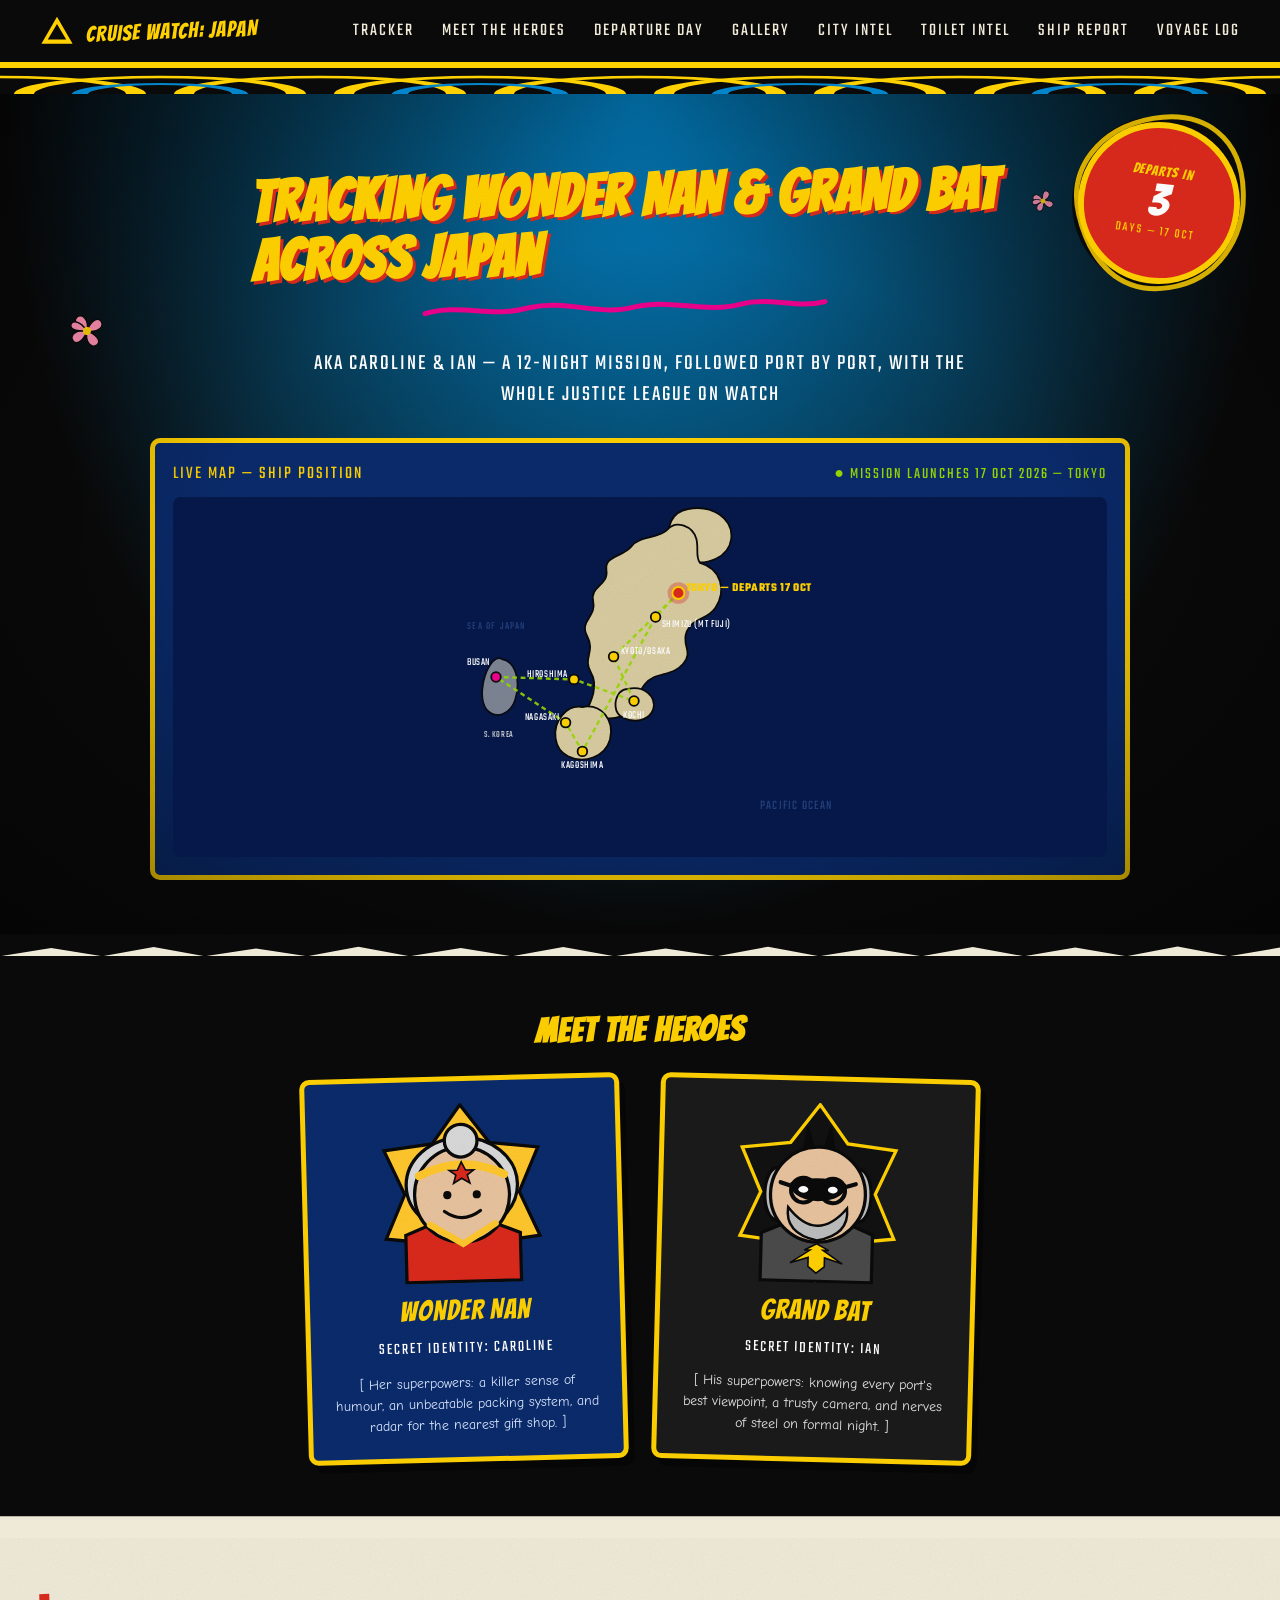
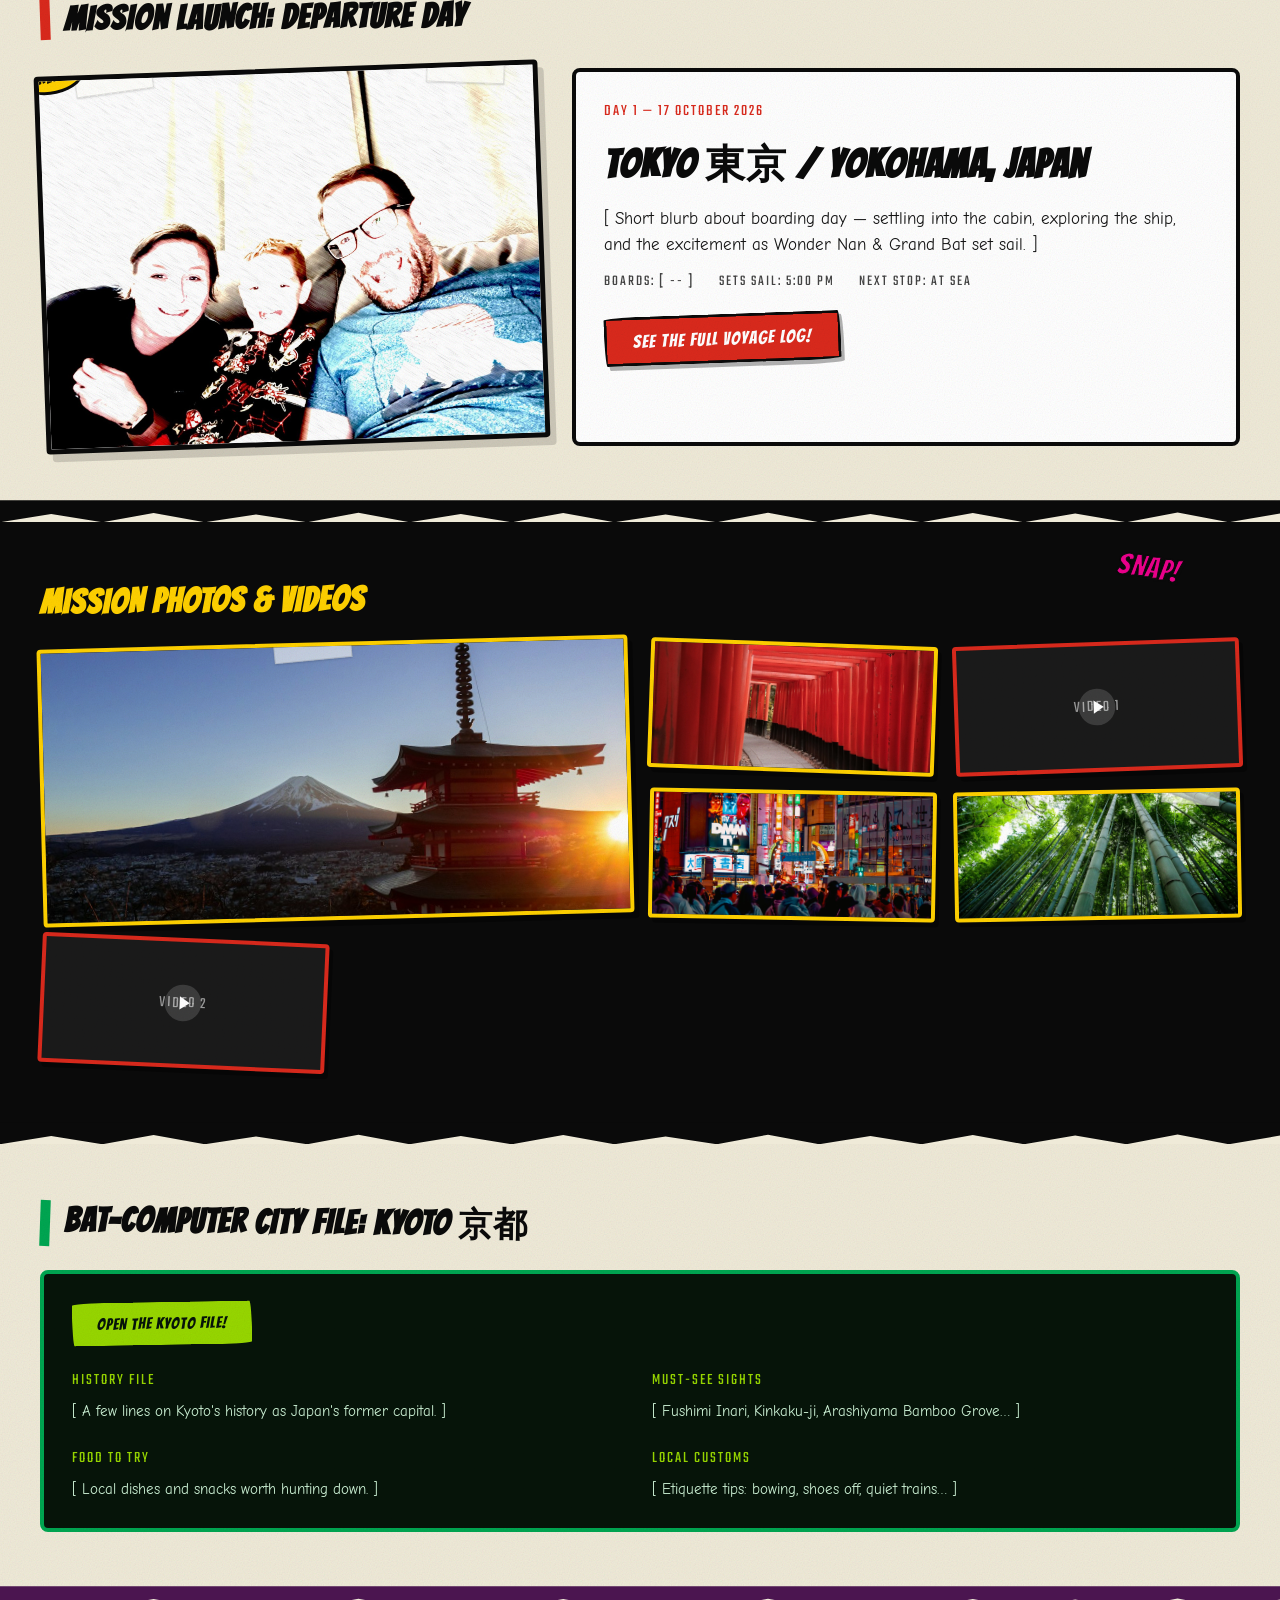
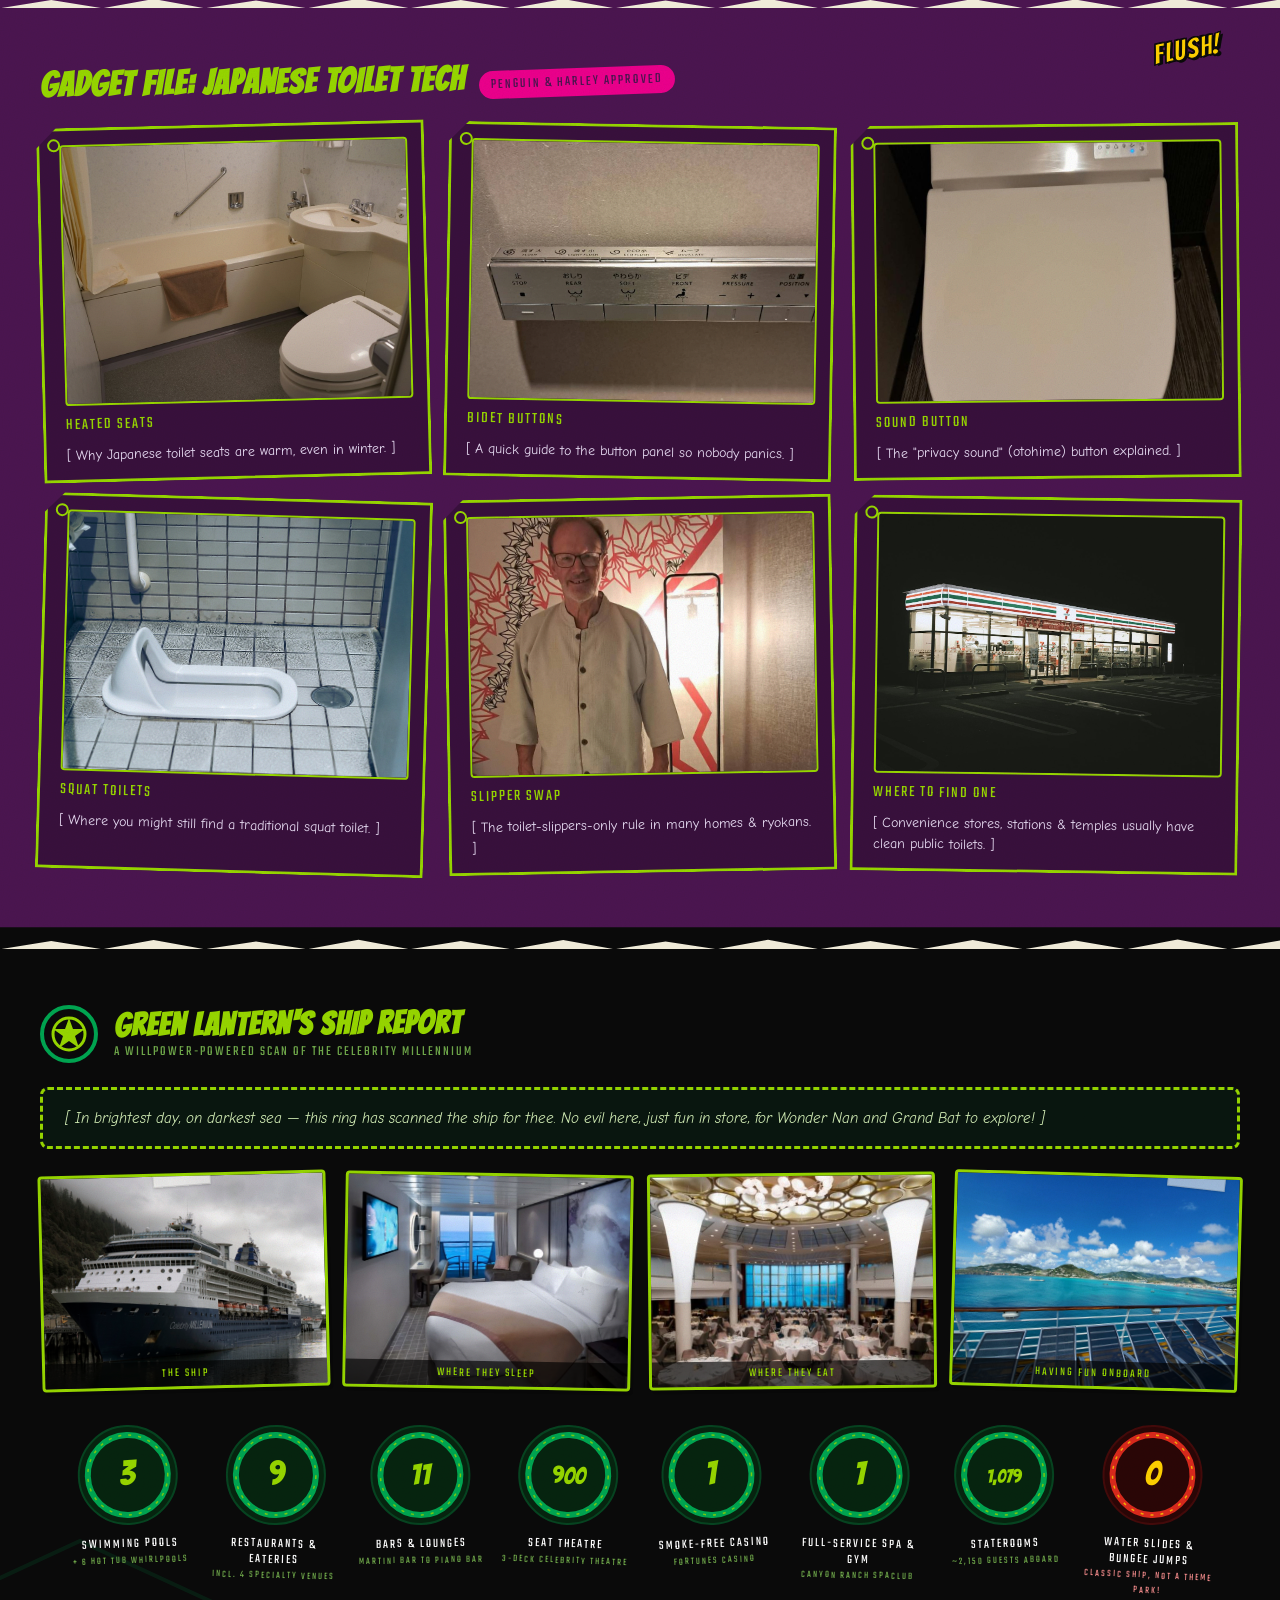
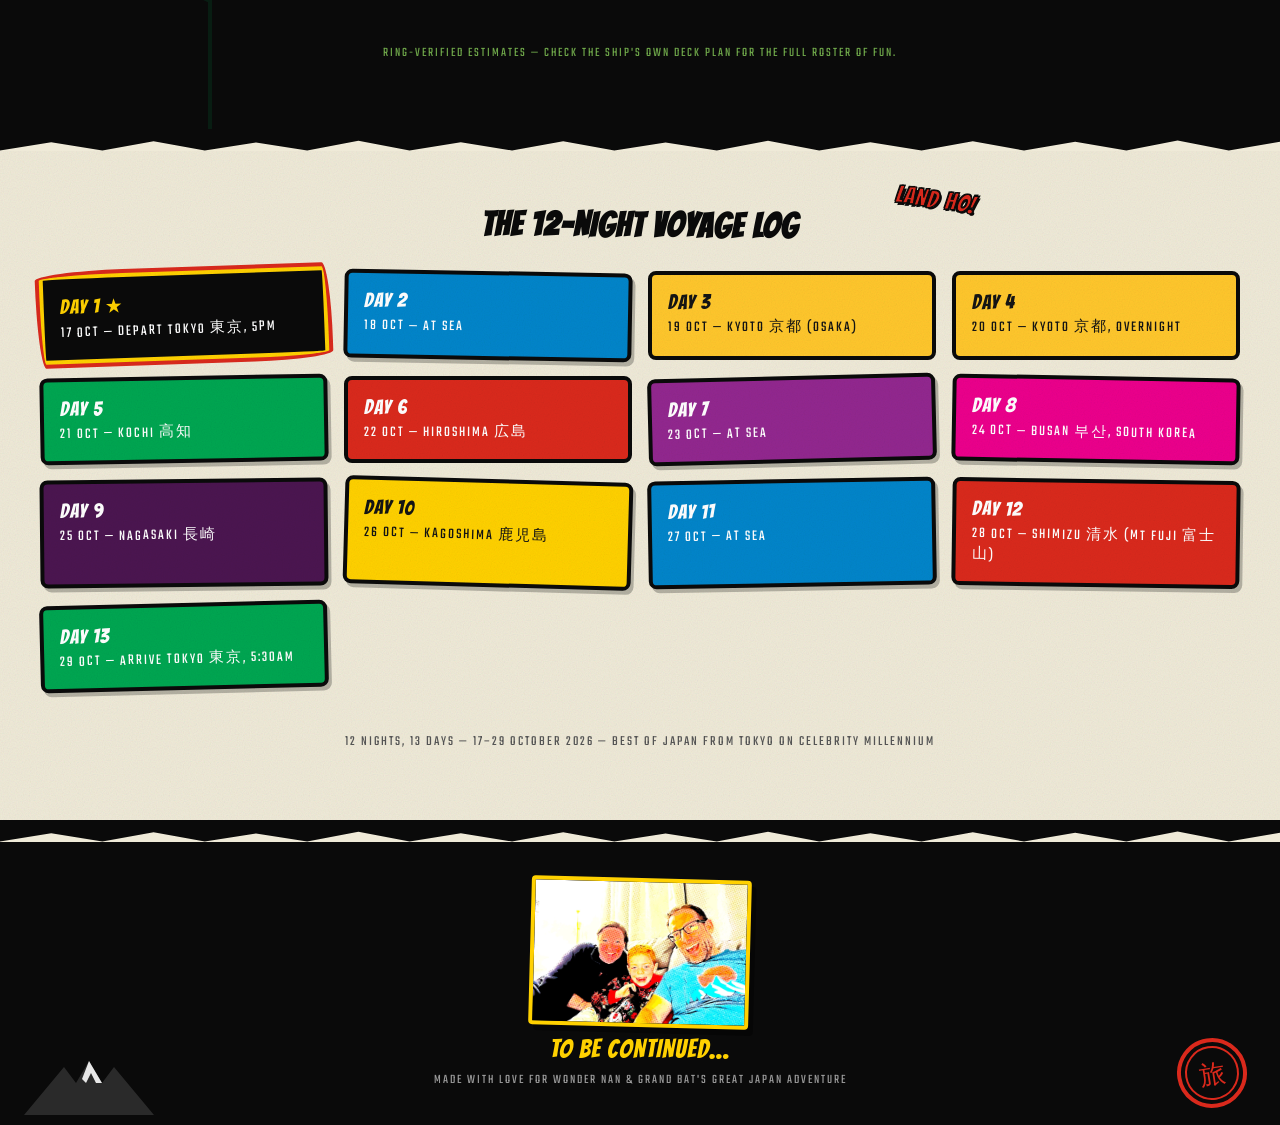
==== index.html @ 0f392a33 "Use the brighter DC blue (#0285CA) consistently across the site Co-Authored-By: Claude Sonnet 5 <nor" ====
<!doctype html>
<html lang="en">
<head>
<meta charset="utf-8">
<meta name="viewport" content="width=device-width, initial-scale=1">
<title>Nanny &amp; Grandad's Japan Cruise Tracker</title>
<link rel="preconnect" href="https://fonts.googleapis.com">
<link href="https://fonts.googleapis.com/css2?family=Bangers&family=Comic+Neue:wght@400;700&family=Teko:wght@500;600&display=swap" rel="stylesheet">
<link rel="stylesheet" href="css/style.css">
</head>
<body>

<div style="width: 100%; max-width: 1440px; margin: 0 auto; display: flex; flex-direction: column;">

  <!-- NAV -->
  <nav style="box-sizing: border-box; width: 100%; background: #0A0A0A; border-bottom: 6px solid #FFD100; display: flex; flex-wrap: wrap; align-items: center; justify-content: space-between; gap: 16px; padding: 14px 40px;">
    <a href="#top" style="display: flex; align-items: center; gap: 12px;">
      <svg width="34" height="34" viewBox="0 0 24 24" aria-hidden="true"><path fill="#FFD100" d="M12 2 1 21h22L12 2zm0 5 6.5 11h-13L12 7z"/></svg>
      <span class="comic-h" style="font-size: 22px; color: #FFD100; display: inline-block; transform: rotate(-2deg);">CRUISE WATCH: JAPAN</span>
    </a>
    <div style="display: flex; gap: 28px; flex-wrap: wrap;">
      <a class="teko" href="#tracker" style="color: #EFEAD8; font-size: 18px;">Tracker</a>
      <a class="teko" href="#heroes" style="color: #EFEAD8; font-size: 18px;">Meet the Heroes</a>
      <a class="teko" href="#port" style="color: #EFEAD8; font-size: 18px;">Departure Day</a>
      <a class="teko" href="#gallery" style="color: #EFEAD8; font-size: 18px;">Gallery</a>
      <a class="teko" href="#intel" style="color: #EFEAD8; font-size: 18px;">City Intel</a>
      <a class="teko" href="#toilets" style="color: #EFEAD8; font-size: 18px;">Toilet Intel</a>
      <a class="teko" href="#ship" style="color: #EFEAD8; font-size: 18px;">Ship Report</a>
      <a class="teko" href="#voyage" style="color: #EFEAD8; font-size: 18px;">Voyage Log</a>
    </div>
  </nav>

  <!-- SEIGAIHA WAVE BORDER -->
  <div style="width: 100%; background: #0A0A0A; line-height: 0;" aria-hidden="true">
    <svg width="100%" height="26" viewBox="0 0 160 26" preserveAspectRatio="none">
      <defs>
        <pattern id="seigaiha" width="40" height="26" patternUnits="userSpaceOnUse">
          <circle cx="20" cy="26" r="17" fill="none" stroke="#FFD100" stroke-width="2.5"/>
          <circle cx="0" cy="26" r="17" fill="none" stroke="#FFD100" stroke-width="2.5"/>
          <circle cx="40" cy="26" r="17" fill="none" stroke="#FFD100" stroke-width="2.5"/>
          <circle cx="20" cy="26" r="10" fill="none" stroke="#0285CA" stroke-width="2"/>
        </pattern>
      </defs>
      <rect width="100%" height="26" fill="url(#seigaiha)"/>
    </svg>
  </div>

  <!-- HERO / TRACKER -->
  <section id="top" style="position: relative; box-sizing: border-box; width: 100%; background: radial-gradient(ellipse at top, #0285CA 0%, #0A0A0A 70%); padding: 72px 40px 56px; display: flex; flex-direction: column; align-items: center; gap: 28px; overflow: hidden;" class="halftone-dark grain vignette">

    <div style="position: absolute; top: 28px; right: 40px; width: 150px; height: 150px; border-radius: 50%; background: #DA291C; border: 6px solid #FFD100; display: flex; align-items: center; justify-content: center; flex-direction: column; transform: rotate(8deg); box-shadow: 0 0 0 6px #0A0A0A;">
      <span class="comic-h" style="color: #FFD100; font-size: 14px; line-height: 1;">DEPARTS IN</span>
      <span class="comic-h" style="color: #fff; font-size: 44px; line-height: 1;">3</span>
      <span class="teko" style="color: #FFD100; font-size: 13px;">DAYS — 17 OCT</span>
    </div>
    <svg width="190" height="190" viewBox="0 0 190 190" aria-hidden="true" style="position: absolute; top: 14px; right: 24px; transform: rotate(-6deg); pointer-events: none;">
      <path d="M12,98 C6,52 40,14 96,10 C150,7 182,40 178,92 C175,138 144,178 94,180 C44,182 18,146 12,98 Z" fill="none" stroke="#FFD100" stroke-width="5" stroke-linecap="round" opacity="0.85"/>
    </svg>

    <h1 class="comic-h" style="margin: 0 0 0 -18px; text-align: left; font-size: 58px; line-height: 1.02; color: #FFD100; text-shadow: 3px 3px 0 #DA291C; max-width: 760px; transform: rotate(-1deg);">TRACKING WONDER NAN &amp; GRAND BAT ACROSS JAPAN</h1>
    <svg width="420" height="24" viewBox="0 0 420 24" aria-hidden="true" style="margin: -16px 0 0 -18px; transform: rotate(-1deg);">
      <path d="M4,14 C40,4 70,20 108,10 C146,2 178,20 214,11 C250,3 284,19 320,10 C350,3 376,16 404,9" fill="none" stroke="#EC008C" stroke-width="5" stroke-linecap="round"/>
    </svg>
    <p class="teko" style="margin: 0; color: #fff; font-size: 22px; text-align: center; max-width: 680px;">AKA CAROLINE &amp; IAN — A 12-NIGHT MISSION, FOLLOWED PORT BY PORT, WITH THE WHOLE JUSTICE LEAGUE ON WATCH</p>

    <svg width="54" height="54" viewBox="0 0 54 54" aria-hidden="true" style="position: absolute; top: 210px; left: 60px; transform: rotate(12deg); opacity: 0.9;">
      <g fill="#FF8FB1" stroke="#0A0A0A" stroke-width="1.5">
        <path d="M27,27 C27,15 18,10 14,16 C11,21 18,26 27,27 Z"/>
        <path d="M27,27 C39,27 44,18 38,14 C33,11 28,18 27,27 Z"/>
        <path d="M27,27 C27,39 36,44 40,38 C43,33 36,28 27,27 Z"/>
        <path d="M27,27 C15,27 10,36 16,40 C21,43 26,36 27,27 Z"/>
        <path d="M27,27 C18,18 9,19 10,25 C11,30 19,29 27,27 Z"/>
      </g>
      <circle cx="27" cy="27" r="4" fill="#FFD100"/>
    </svg>
    <svg width="34" height="34" viewBox="0 0 54 54" aria-hidden="true" style="position: absolute; top: 90px; right: 220px; transform: rotate(-20deg); opacity: 0.8;">
      <g fill="#FF8FB1" stroke="#0A0A0A" stroke-width="1.5">
        <path d="M27,27 C27,15 18,10 14,16 C11,21 18,26 27,27 Z"/>
        <path d="M27,27 C39,27 44,18 38,14 C33,11 28,18 27,27 Z"/>
        <path d="M27,27 C27,39 36,44 40,38 C43,33 36,28 27,27 Z"/>
        <path d="M27,27 C15,27 10,36 16,40 C21,43 26,36 27,27 Z"/>
        <path d="M27,27 C18,18 9,19 10,25 C11,30 19,29 27,27 Z"/>
      </g>
      <circle cx="27" cy="27" r="4" fill="#FFD100"/>
    </svg>

    <div id="tracker" style="box-sizing: border-box; width: 100%; max-width: 980px; border: 5px solid #FFD100; border-radius: 10px; background: #0A2A6B; padding: 18px; display: flex; flex-direction: column; gap: 10px;">
      <div style="display: flex; justify-content: space-between; align-items: center; flex-wrap: wrap; gap: 10px;">
        <span class="teko" style="color: #FFD100; font-size: 18px;">LIVE MAP — SHIP POSITION</span>
        <span class="teko" style="color: #97D700; font-size: 16px;">● MISSION LAUNCHES 17 OCT 2026 — TOKYO</span>
      </div>
      <div style="box-sizing: border-box; width: 100%; height: 360px; border-radius: 8px; background: #06184A; position: relative; overflow: hidden;" class="halftone-dark">
        <svg viewBox="0 0 300 300" width="100%" height="100%" role="img" aria-label="Map of Japan showing the 2026 cruise route and ports of call" style="display: block;">
          <text x="250" y="260" fill="#2A4A8A" font-family="'Teko', sans-serif" font-size="11" letter-spacing="1" opacity="0.8">PACIFIC OCEAN</text>
          <text x="6" y="110" fill="#2A4A8A" font-family="'Teko', sans-serif" font-size="9" letter-spacing="1" opacity="0.8">SEA OF JAPAN</text>

          <!-- landmasses -->
          <path d="M190,10 C210,6 228,18 226,35 C224,50 206,58 190,53 C175,48 170,33 176,20 C179,14 184,11 190,10 Z" fill="#D8CBA0" stroke="#0A0A0A" stroke-width="1.5"/>
          <path d="M200,55 C218,60 222,78 213,92 C206,103 194,100 189,112 C184,124 195,128 186,139 C177,150 163,145 154,156 C145,167 152,172 141,180 C128,188 113,182 102,186 C109,171 116,158 109,146 C102,134 113,129 106,116 C99,103 114,100 111,87 C108,74 124,74 122,61 C120,49 136,50 143,41 C150,32 166,35 173,27 C180,19 194,24 197,35 C199,43 196,50 200,55 Z" fill="#D8CBA0" stroke="#0A0A0A" stroke-width="1.5"/>
          <path d="M140,160 C153,157 164,166 161,177 C158,186 146,189 136,184 C128,180 128,170 133,163 C135,161 137,160 140,160 Z" fill="#D8CBA0" stroke="#0A0A0A" stroke-width="1.5"/>
          <path d="M102,175 C118,172 129,186 125,202 C121,216 104,223 90,216 C78,210 76,193 85,182 C90,176 96,174 102,175 Z" fill="#D8CBA0" stroke="#0A0A0A" stroke-width="1.5"/>
          <path d="M35,135 C46,137 51,153 46,169 C42,181 30,186 22,177 C16,169 18,151 25,140 C28,135 32,133 35,135 Z" fill="#9AA0A6" stroke="#0A0A0A" stroke-width="1.5" opacity="0.8"/>
          <text x="20" y="200" fill="#C9CCD1" font-family="'Teko', sans-serif" font-size="8" letter-spacing="0.5">S. KOREA</text>

          <!-- cruise route -->
          <path d="M182,80 L128,133 L145,170 L95,152 L30,150 L88,188 L102,212 L163,100 L182,80" fill="none" stroke="#97D700" stroke-width="2" stroke-dasharray="4 3" opacity="0.9" stroke-linejoin="round"/>

          <!-- ports -->
          <circle cx="128" cy="133" r="4" fill="#FFD100" stroke="#0A0A0A" stroke-width="1.5"/>
          <text x="134" y="131" fill="#fff" font-family="'Teko', sans-serif" font-size="9" letter-spacing="0.5">KYOTO/OSAKA</text>

          <circle cx="145" cy="170" r="4" fill="#FFD100" stroke="#0A0A0A" stroke-width="1.5"/>
          <text x="145" y="184" fill="#fff" font-family="'Teko', sans-serif" font-size="9" letter-spacing="0.5" text-anchor="middle">KOCHI</text>

          <circle cx="95" cy="152" r="4" fill="#FFD100" stroke="#0A0A0A" stroke-width="1.5"/>
          <text x="90" y="150" fill="#fff" font-family="'Teko', sans-serif" font-size="9" letter-spacing="0.5" text-anchor="end">HIROSHIMA</text>

          <circle cx="30" cy="150" r="4" fill="#EC008C" stroke="#0A0A0A" stroke-width="1.5"/>
          <text x="25" y="140" fill="#fff" font-family="'Teko', sans-serif" font-size="9" letter-spacing="0.5" text-anchor="end">BUSAN</text>

          <circle cx="88" cy="188" r="4" fill="#FFD100" stroke="#0A0A0A" stroke-width="1.5"/>
          <text x="83" y="186" fill="#fff" font-family="'Teko', sans-serif" font-size="9" letter-spacing="0.5" text-anchor="end">NAGASAKI</text>

          <circle cx="102" cy="212" r="4" fill="#FFD100" stroke="#0A0A0A" stroke-width="1.5"/>
          <text x="102" y="226" fill="#fff" font-family="'Teko', sans-serif" font-size="9" letter-spacing="0.5" text-anchor="middle">KAGOSHIMA</text>

          <circle cx="163" cy="100" r="4" fill="#FFD100" stroke="#0A0A0A" stroke-width="1.5"/>
          <text x="168" y="108" fill="#fff" font-family="'Teko', sans-serif" font-size="9" letter-spacing="0.5">SHIMIZU (MT FUJI)</text>

          <!-- current position: Tokyo, departure day -->
          <circle cx="182" cy="80" r="9" fill="#DA291C" opacity="0.35"/>
          <circle cx="182" cy="80" r="5" fill="#DA291C" stroke="#FFD100" stroke-width="1.5"/>
          <text x="188" y="78" fill="#FFD100" font-family="'Teko', sans-serif" font-size="10" letter-spacing="0.5" font-weight="bold">TOKYO — DEPARTS 17 OCT</text>
        </svg>
      </div>
    </div>
  </section>

  <div class="torn" style="background: #0A0A0A; margin-top: -2px; position: relative; z-index: 2;"></div>

  <!-- MEET THE HEROES -->
  <section id="heroes" style="box-sizing: border-box; width: 100%; background: #0A0A0A; padding: 56px 40px; display: flex; flex-direction: column; gap: 28px;" class="halftone-dark grain">
    <h2 class="comic-h" style="margin: 0; font-size: 34px; color: #FFD100; text-align: center; transform: rotate(-0.5deg);">MEET THE HEROES</h2>
    <div style="display: flex; flex-wrap: wrap; justify-content: center; gap: 32px;">

      <!-- WONDER NAN -->
      <div style="box-sizing: border-box; width: 320px; border: 5px solid #FFD100; border-radius: 10px; background: #0A2A6B; padding: 22px; display: flex; flex-direction: column; align-items: center; gap: 12px; transform: rotate(-1.5deg); box-shadow: 6px 8px 0 rgba(0,0,0,0.4);">
        <div style="width: 180px; height: 180px;">
          <svg viewBox="0 0 220 220" width="100%" height="100%" role="img" aria-label="Cartoon illustration of Wonder Nan, a Wonder-Woman-style superhero">
            <polygon points="110,2 145,49 204,56 180,110 204,164 145,171 110,218 75,171 16,164 40,110 16,56 75,49" fill="#FFC72C" stroke="#0A0A0A" stroke-width="4"/>
            <path d="M40,160 L70,148 L110,166 L150,148 L180,160 L180,218 L40,218 Z" fill="#DA291C" stroke="#0A0A0A" stroke-width="4"/>
            <ellipse cx="110" cy="100" rx="68" ry="58" fill="#D9D9D9" stroke="#0A0A0A" stroke-width="4"/>
            <circle cx="110" cy="112" r="58" fill="#E8C39E" stroke="#0A0A0A" stroke-width="4"/>
            <circle cx="110" cy="46" r="20" fill="#D9D9D9" stroke="#0A0A0A" stroke-width="4"/>
            <path d="M58,88 Q110,62 162,88" fill="none" stroke="#FFC72C" stroke-width="10" stroke-linecap="round"/>
            <polygon points="110,72 115,82 125,82 117,88 120,98 110,92 100,98 103,88 95,82 105,82" fill="#DA291C" stroke="#0A0A0A" stroke-width="2"/>
            <circle cx="92" cy="112" r="5" fill="#0A0A0A"/>
            <circle cx="128" cy="112" r="5" fill="#0A0A0A"/>
            <path d="M88,132 Q110,148 132,132" fill="none" stroke="#0A0A0A" stroke-width="4" stroke-linecap="round"/>
            <path d="M70,148 L110,172 L150,148" fill="none" stroke="#FFC72C" stroke-width="8" stroke-linecap="round"/>
          </svg>
        </div>
        <span class="comic-h" style="font-size: 28px; color: #FFD100;">WONDER NAN</span>
        <span class="teko" style="font-size: 16px; color: #fff;">SECRET IDENTITY: CAROLINE</span>
        <p style="margin: 0; text-align: center; color: #D9E6FF; font-size: 14px; line-height: 1.5;">[ Her superpowers: a killer sense of humour, an unbeatable packing system, and radar for the nearest gift shop. ]</p>
      </div>

      <!-- GRAND BAT -->
      <div style="box-sizing: border-box; width: 320px; border: 5px solid #FFD100; border-radius: 10px; background: #1a1a1a; padding: 22px; display: flex; flex-direction: column; align-items: center; gap: 12px; transform: rotate(1.5deg); box-shadow: 6px 8px 0 rgba(0,0,0,0.4);">
        <div style="width: 180px; height: 180px;">
          <svg viewBox="0 0 220 220" width="100%" height="100%" role="img" aria-label="Cartoon illustration of Grand Bat, a Batman-style superhero with glasses and a beard">
            <polygon points="110,2 145,49 204,56 180,110 204,164 145,171 110,218 75,171 16,164 40,110 16,56 75,49" fill="#111111" stroke="#FFD100" stroke-width="4"/>
            <path d="M70,150 L92,165 L70,178 Z" fill="#2E2E2E" stroke="#0A0A0A" stroke-width="3"/>
            <path d="M150,150 L128,165 L150,178 Z" fill="#2E2E2E" stroke="#0A0A0A" stroke-width="3"/>
            <path d="M42,160 L70,148 L110,164 L150,148 L178,160 L178,218 L42,218 Z" fill="#4A4A4A" stroke="#0A0A0A" stroke-width="4"/>
            <polygon points="110,172 95,180 102,180 78,196 100,189 100,200 110,208 120,200 120,189 142,196 118,180 125,180" fill="#FFD100" stroke="#0A0A0A" stroke-width="2"/>
            <path d="M90,62 L96,28 L106,64 Z" fill="#0A0A0A" stroke="#0A0A0A" stroke-width="2"/>
            <path d="M130,62 L124,28 L114,64 Z" fill="#0A0A0A" stroke="#0A0A0A" stroke-width="2"/>
            <ellipse cx="60" cy="112" rx="15" ry="32" fill="#BDBDBD" stroke="#0A0A0A" stroke-width="4"/>
            <ellipse cx="160" cy="112" rx="15" ry="32" fill="#BDBDBD" stroke="#0A0A0A" stroke-width="4"/>
            <circle cx="110" cy="112" r="58" fill="#E8C39E" stroke="#0A0A0A" stroke-width="4"/>
            <path d="M74,128 Q110,172 146,128 Q150,160 110,168 Q70,160 74,128 Z" fill="#BDBDBD" stroke="#0A0A0A" stroke-width="3"/>
            <path d="M76,98 Q110,86 144,98 Q144,118 110,120 Q76,118 76,98 Z" fill="#0A0A0A"/>
            <ellipse cx="92" cy="106" rx="6" ry="4" fill="#fff"/>
            <ellipse cx="128" cy="106" rx="6" ry="4" fill="#fff"/>
            <circle cx="92" cy="107" r="15" fill="none" stroke="#0A0A0A" stroke-width="5"/>
            <circle cx="128" cy="107" r="15" fill="none" stroke="#0A0A0A" stroke-width="5"/>
            <path d="M107,107 L113,107" stroke="#0A0A0A" stroke-width="5"/>
            <path d="M77,102 L64,98" stroke="#0A0A0A" stroke-width="5" stroke-linecap="round"/>
            <path d="M143,102 L156,98" stroke="#0A0A0A" stroke-width="5" stroke-linecap="round"/>
          </svg>
        </div>
        <span class="comic-h" style="font-size: 28px; color: #FFD100;">GRAND BAT</span>
        <span class="teko" style="font-size: 16px; color: #fff;">SECRET IDENTITY: IAN</span>
        <p style="margin: 0; text-align: center; color: #E8E8E8; font-size: 14px; line-height: 1.5;">[ His superpowers: knowing every port's best viewpoint, a trusty camera, and nerves of steel on formal night. ]</p>
      </div>

    </div>
  </section>

  <div class="torn" style="background: #EFEAD8; margin-top: -2px; position: relative; z-index: 2;"></div>

  <!-- CURRENT PORT SPOTLIGHT -->
  <section id="port" style="box-sizing: border-box; width: 100%; background: #EFEAD8; padding: 56px 40px; display: flex; flex-direction: column; gap: 28px;" class="grain">
    <div style="display: flex; align-items: center; gap: 14px;">
      <div style="width: 10px; height: 46px; background: #DA291C; transform: rotate(-2deg);"></div>
      <h2 class="comic-h" style="margin: 0; font-size: 34px; color: #0A0A0A; transform: rotate(-0.5deg);">MISSION LAUNCH: DEPARTURE DAY</h2>
    </div>

    <div style="display: flex; flex-wrap: wrap; gap: 28px;">
      <div style="flex: 1 1 380px; min-width: 300px; box-sizing: border-box; border: 5px solid #0A0A0A; border-radius: 4px; background: #fff; aspect-ratio: 4/3; display: flex; align-items: center; justify-content: center; position: relative; transform: rotate(-2deg); box-shadow: 6px 8px 0 rgba(0,0,0,0.15); overflow: hidden;">
        <img src="images/family-top.jpg" alt="Wonder Nan, Grand Bat and family" style="width: 100%; height: 100%; object-fit: cover;">
        <div class="tape" style="top: -12px; left: 36px; transform: rotate(-6deg);"></div>
        <div class="tape" style="top: -10px; right: 28px; transform: rotate(4deg);"></div>
        <span class="comic-h" style="position: absolute; top: -22px; left: -18px; background: #FFD100; color: #0A0A0A; padding: 6px 14px; border-radius: 50%; border: 3px solid #0A0A0A; font-size: 16px; transform: rotate(-11deg);">NEW!</span>
      </div>

      <div style="flex: 2 1 420px; min-width: 300px; box-sizing: border-box; border: 4px solid #0A0A0A; border-radius: 8px; background: #fff; padding: 28px; display: flex; flex-direction: column; gap: 14px;">
        <span class="teko" style="color: #DA291C; font-size: 16px;">DAY 1 — 17 OCTOBER 2026</span>
        <h3 class="comic-h" style="margin: 0; font-size: 40px; color: #0A0A0A;">Tokyo 東京 / Yokohama, Japan</h3>
        <p style="margin: 0; font-size: 17px; line-height: 1.5;">[ Short blurb about boarding day — settling into the cabin, exploring the ship, and the excitement as Wonder Nan &amp; Grand Bat set sail. ]</p>
        <div style="display: flex; gap: 24px; flex-wrap: wrap;">
          <span class="teko" style="font-size: 15px; color: #444;">BOARDS: [ -- ]</span>
          <span class="teko" style="font-size: 15px; color: #444;">SETS SAIL: 5:00 PM</span>
          <span class="teko" style="font-size: 15px; color: #444;">NEXT STOP: AT SEA</span>
        </div>
        <a href="#voyage" class="blob" style="align-self: flex-start; margin-top: 8px; background: #DA291C; color: #fff; padding: 12px 26px; border: 3px solid #0A0A0A; font-family: 'Bangers', cursive; font-size: 18px; letter-spacing: 1px; transform: rotate(-2deg); display: inline-block; box-shadow: 3px 4px 0 rgba(0,0,0,0.3);">SEE THE FULL VOYAGE LOG!</a>
      </div>
    </div>
  </section>

  <div class="torn" style="background: #0A0A0A; margin-top: -2px; position: relative; z-index: 2;"></div>

  <!-- GALLERY -->
  <section id="gallery" style="position: relative; box-sizing: border-box; width: 100%; background: #0A0A0A; padding: 56px 40px; display: flex; flex-direction: column; gap: 28px;" class="halftone-dark grain">
    <div style="position: relative;">
      <h2 class="comic-h" style="margin: 0; font-size: 34px; color: #FFD100; text-align: left; transform: rotate(-0.6deg);">MISSION PHOTOS &amp; VIDEOS</h2>
      <span class="sfx" style="position: absolute; top: -26px; right: 60px; color: #EC008C; font-size: 30px; transform: rotate(9deg);">SNAP!</span>
    </div>
    <div style="display: grid; grid-template-columns: repeat(4, minmax(0, 1fr)); grid-auto-rows: 130px; gap: 18px;">
      <div style="grid-column: span 2; grid-row: span 2; box-sizing: border-box; border: 4px solid #FFD100; border-radius: 4px; background: #1a1a1a; display: flex; align-items: center; justify-content: center; position: relative; transform: rotate(-1.5deg); box-shadow: 5px 6px 0 rgba(0,0,0,0.4); overflow: hidden;">
        <img src="images/stock/fuji-pagoda.jpg" alt="Mount Fuji at sunset behind the Chureito Pagoda" style="width: 100%; height: 100%; object-fit: cover;">
        <div class="tape" style="top: -12px; left: 40%; transform: rotate(-4deg);"></div>
      </div>
      <div style="box-sizing: border-box; border: 4px solid #FFD100; border-radius: 4px; background: #1a1a1a; display: flex; align-items: center; justify-content: center; transform: rotate(2deg); box-shadow: 4px 5px 0 rgba(0,0,0,0.4); overflow: hidden;"><img src="images/stock/fushimi-inari.jpg" alt="Fushimi Inari torii gates, Kyoto" style="width: 100%; height: 100%; object-fit: cover;"></div>
      <div style="box-sizing: border-box; border: 4px solid #DA291C; border-radius: 4px; background: #1a1a1a; display: flex; align-items: center; justify-content: center; position: relative; transform: rotate(-2deg); box-shadow: 4px 5px 0 rgba(0,0,0,0.4);">
        <span class="teko" style="color: #999;">VIDEO 1</span>
        <svg width="40" height="40" viewBox="0 0 24 24" aria-hidden="true" style="position: absolute;"><circle cx="12" cy="12" r="11" fill="rgba(255,255,255,0.15)"/><path fill="#fff" d="M10 8l6 4-6 4V8z"/></svg>
      </div>
      <div style="box-sizing: border-box; border: 4px solid #FFD100; border-radius: 4px; background: #1a1a1a; display: flex; align-items: center; justify-content: center; transform: rotate(1deg); box-shadow: 4px 5px 0 rgba(0,0,0,0.4); overflow: hidden;"><img src="images/stock/tokyo-shibuya.jpg" alt="Tokyo street scene" style="width: 100%; height: 100%; object-fit: cover;"></div>
      <div style="box-sizing: border-box; border: 4px solid #FFD100; border-radius: 4px; background: #1a1a1a; display: flex; align-items: center; justify-content: center; position: relative; transform: rotate(-1deg); box-shadow: 4px 5px 0 rgba(0,0,0,0.4); overflow: hidden;">
        <img src="images/stock/arashiyama-bamboo.jpg" alt="Arashiyama bamboo grove, Kyoto" style="width: 100%; height: 100%; object-fit: cover;">
        <div class="tape" style="top: -10px; right: 16px; transform: rotate(5deg); width: 56px; height: 20px;"></div>
      </div>
      <div style="box-sizing: border-box; border: 4px solid #DA291C; border-radius: 4px; background: #1a1a1a; display: flex; align-items: center; justify-content: center; position: relative; transform: rotate(2.5deg); box-shadow: 4px 5px 0 rgba(0,0,0,0.4);">
        <span class="teko" style="color: #999;">VIDEO 2</span>
        <svg width="40" height="40" viewBox="0 0 24 24" aria-hidden="true" style="position: absolute;"><circle cx="12" cy="12" r="11" fill="rgba(255,255,255,0.15)"/><path fill="#fff" d="M10 8l6 4-6 4V8z"/></svg>
      </div>
    </div>
  </section>

  <div class="torn" style="background: #0A0A0A; margin-top: -2px; position: relative; z-index: 2;"></div>

  <!-- CITY INTEL -->
  <section id="intel" style="box-sizing: border-box; width: 100%; background: #EFEAD8; padding: 56px 40px; display: flex; flex-direction: column; gap: 24px;" class="grain">
    <div style="display: flex; align-items: center; gap: 14px;">
      <div style="width: 10px; height: 46px; background: #00A651; transform: rotate(2deg);"></div>
      <h2 class="comic-h" style="margin: 0; font-size: 34px; color: #0A0A0A; transform: rotate(0.6deg);">BAT-COMPUTER CITY FILE: KYOTO 京都</h2>
    </div>
    <div style="box-sizing: border-box; width: 100%; border: 4px solid #00A651; border-radius: 8px; background: #061409; padding: 28px; display: grid; grid-template-columns: repeat(2, minmax(0, 1fr)); gap: 24px;">
      <a href="kyoto.html" class="blob" style="grid-column: 1 / -1; justify-self: start; background: #97D700; color: #061409; padding: 10px 22px; border: 3px solid #97D700; font-family: 'Bangers', cursive; font-size: 16px; letter-spacing: 1px; transform: rotate(-1deg); display: inline-block;">OPEN THE KYOTO FILE!</a>
      <div style="display: flex; flex-direction: column; gap: 8px;">
        <span class="teko" style="color: #97D700; font-size: 16px;">HISTORY FILE</span>
        <p style="margin: 0; color: #CFF5D8; font-size: 15px; line-height: 1.5;">[ A few lines on Kyoto's history as Japan's former capital. ]</p>
      </div>
      <div style="display: flex; flex-direction: column; gap: 8px;">
        <span class="teko" style="color: #97D700; font-size: 16px;">MUST-SEE SIGHTS</span>
        <p style="margin: 0; color: #CFF5D8; font-size: 15px; line-height: 1.5;">[ Fushimi Inari, Kinkaku-ji, Arashiyama Bamboo Grove… ]</p>
      </div>
      <div style="display: flex; flex-direction: column; gap: 8px;">
        <span class="teko" style="color: #97D700; font-size: 16px;">FOOD TO TRY</span>
        <p style="margin: 0; color: #CFF5D8; font-size: 15px; line-height: 1.5;">[ Local dishes and snacks worth hunting down. ]</p>
      </div>
      <div style="display: flex; flex-direction: column; gap: 8px;">
        <span class="teko" style="color: #97D700; font-size: 16px;">LOCAL CUSTOMS</span>
        <p style="margin: 0; color: #CFF5D8; font-size: 15px; line-height: 1.5;">[ Etiquette tips: bowing, shoes off, quiet trains… ]</p>
      </div>
    </div>
  </section>

  <div class="torn" style="background: #4B1550; margin-top: -2px; position: relative; z-index: 2;"></div>

  <!-- TOILET INTEL -->
  <section id="toilets" style="position: relative; box-sizing: border-box; width: 100%; background: #4B1550; padding: 56px 40px; display: flex; flex-direction: column; gap: 24px;" class="halftone-dark grain">
    <div style="position: relative; display: flex; align-items: center; gap: 14px; flex-wrap: wrap;">
      <h2 class="comic-h" style="margin: 0; font-size: 34px; color: #97D700; transform: rotate(-0.8deg);">GADGET FILE: JAPANESE TOILET TECH</h2>
      <span class="teko" style="background: #EC008C; color: #4B1550; padding: 4px 12px; border-radius: 999px; font-size: 14px; transform: rotate(-2deg); display: inline-block;">PENGUIN &amp; HARLEY APPROVED</span>
      <span class="sfx" style="position: absolute; top: -30px; right: 20px; color: #FFD100; font-size: 28px; transform: rotate(-10deg);">FLUSH!</span>
    </div>
    <div class="scrap" style="display: grid; grid-template-columns: repeat(3, minmax(0, 1fr)); gap: 18px;">
      <div class="gadget-tag" style="box-sizing: border-box; border: 3px solid #97D700; background: rgba(0,0,0,0.25); padding: 14px 14px 14px 20px; display: flex; flex-direction: column; gap: 8px; box-shadow: 3px 4px 0 rgba(0,0,0,0.3);">
        <div style="box-sizing: border-box; aspect-ratio: 4/3; border: 2px solid #97D700; border-radius: 4px; overflow: hidden;"><img src="images/stock/japanese-bathroom.jpg" alt="A Japanese bathroom with a washlet toilet" style="width: 100%; height: 100%; object-fit: cover;"></div>
        <span class="teko" style="color: #97D700; font-size: 16px;">HEATED SEATS</span>
        <p style="margin: 0; color: #E9DDF5; font-size: 14px; line-height: 1.5;">[ Why Japanese toilet seats are warm, even in winter. ]</p>
      </div>
      <div class="gadget-tag" style="box-sizing: border-box; border: 3px solid #97D700; background: rgba(0,0,0,0.25); padding: 14px 14px 14px 20px; display: flex; flex-direction: column; gap: 8px;">
        <div style="box-sizing: border-box; aspect-ratio: 4/3; border: 2px solid #97D700; border-radius: 4px; overflow: hidden;"><img src="images/bidet-panel.jpg" alt="A washlet control panel, photographed by Nanny and Grandad" style="width: 100%; height: 100%; object-fit: cover;"></div>
        <span class="teko" style="color: #97D700; font-size: 16px;">BIDET BUTTONS</span>
        <p style="margin: 0; color: #E9DDF5; font-size: 14px; line-height: 1.5;">[ A quick guide to the button panel so nobody panics. ]</p>
      </div>
      <div class="gadget-tag" style="box-sizing: border-box; border: 3px solid #97D700; background: rgba(0,0,0,0.25); padding: 14px 14px 14px 20px; display: flex; flex-direction: column; gap: 8px;">
        <div style="box-sizing: border-box; aspect-ratio: 4/3; border: 2px solid #97D700; border-radius: 4px; overflow: hidden;"><img src="images/toto-toilet.jpg" alt="A TOTO washlet toilet, photographed by Nanny and Grandad" style="width: 100%; height: 100%; object-fit: cover;"></div>
        <span class="teko" style="color: #97D700; font-size: 16px;">SOUND BUTTON</span>
        <p style="margin: 0; color: #E9DDF5; font-size: 14px; line-height: 1.5;">[ The "privacy sound" (otohime) button explained. ]</p>
      </div>
      <div class="gadget-tag" style="box-sizing: border-box; border: 3px solid #97D700; background: rgba(0,0,0,0.25); padding: 14px 14px 14px 20px; display: flex; flex-direction: column; gap: 8px;">
        <div style="box-sizing: border-box; aspect-ratio: 4/3; border: 2px solid #97D700; border-radius: 4px; overflow: hidden;"><img src="images/squat-toilet.jpg" alt="A traditional Japanese squat toilet" style="width: 100%; height: 100%; object-fit: cover;"></div>
        <span class="teko" style="color: #97D700; font-size: 16px;">SQUAT TOILETS</span>
        <p style="margin: 0; color: #E9DDF5; font-size: 14px; line-height: 1.5;">[ Where you might still find a traditional squat toilet. ]</p>
      </div>
      <div class="gadget-tag" style="box-sizing: border-box; border: 3px solid #97D700; background: rgba(0,0,0,0.25); padding: 14px 14px 14px 20px; display: flex; flex-direction: column; gap: 8px;">
        <div style="box-sizing: border-box; aspect-ratio: 4/3; border: 2px solid #97D700; border-radius: 4px; overflow: hidden;"><img src="images/grandad-slippers.jpg" alt="Grand Bat modelling the hotel slippers" style="width: 100%; height: 100%; object-fit: cover; object-position: center 20%;"></div>
        <span class="teko" style="color: #97D700; font-size: 16px;">SLIPPER SWAP</span>
        <p style="margin: 0; color: #E9DDF5; font-size: 14px; line-height: 1.5;">[ The toilet-slippers-only rule in many homes &amp; ryokans. ]</p>
      </div>
      <div class="gadget-tag" style="box-sizing: border-box; border: 3px solid #97D700; background: rgba(0,0,0,0.25); padding: 14px 14px 14px 20px; display: flex; flex-direction: column; gap: 8px;">
        <div style="box-sizing: border-box; aspect-ratio: 4/3; border: 2px solid #97D700; border-radius: 4px; overflow: hidden;"><img src="images/stock/konbini-night.jpg" alt="A Japanese convenience store at night" style="width: 100%; height: 100%; object-fit: cover;"></div>
        <span class="teko" style="color: #97D700; font-size: 16px;">WHERE TO FIND ONE</span>
        <p style="margin: 0; color: #E9DDF5; font-size: 14px; line-height: 1.5;">[ Convenience stores, stations &amp; temples usually have clean public toilets. ]</p>
      </div>
    </div>
  </section>

  <div class="torn" style="background: #0A0A0A; margin-top: -2px; position: relative; z-index: 2;"></div>

  <!-- GREEN LANTERN'S SHIP REPORT -->
  <section id="ship" style="position: relative; box-sizing: border-box; width: 100%; background: #0A0A0A; padding: 56px 40px; display: flex; flex-direction: column; gap: 24px; overflow: hidden;" class="halftone-dark grain">

    <svg width="280" height="280" viewBox="0 0 280 280" aria-hidden="true" style="position: absolute; bottom: -80px; left: -60px; opacity: 0.12;">
      <path d="M140,10 L270,70 L270,210 L140,270 L10,210 L10,70 Z" fill="none" stroke="#00A651" stroke-width="4"/>
    </svg>

    <div style="display: flex; align-items: center; gap: 16px; flex-wrap: wrap; position: relative;">
      <svg width="58" height="58" viewBox="0 0 58 58" aria-hidden="true" style="flex-shrink: 0;">
        <circle cx="29" cy="29" r="27" fill="#0A0A0A" stroke="#00A651" stroke-width="4"/>
        <circle cx="29" cy="29" r="16" fill="none" stroke="#97D700" stroke-width="3"/>
        <path d="M29,13 L33,24 L45,24 L35,31 L39,43 L29,36 L19,43 L23,31 L13,24 L25,24 Z" fill="#97D700"/>
      </svg>
      <div>
        <h2 class="comic-h" style="margin: 0; font-size: 32px; color: #97D700; transform: rotate(-0.5deg);">GREEN LANTERN'S SHIP REPORT</h2>
        <span class="teko" style="color: #6FA84A; font-size: 14px;">A WILLPOWER-POWERED SCAN OF THE CELEBRITY MILLENNIUM</span>
      </div>
    </div>

    <div style="box-sizing: border-box; border: 3px dashed #97D700; border-radius: 8px; background: rgba(0,166,81,0.08); padding: 16px 22px;">
      <p style="margin: 0; color: #D7F2B9; font-size: 15px; line-height: 1.6; font-style: italic;">[ In brightest day, on darkest sea — this ring has scanned the ship for thee. No evil here, just fun in store, for Wonder Nan and Grand Bat to explore! ]</p>
    </div>

    <div class="scrap" style="display: grid; grid-template-columns: repeat(4, minmax(0, 1fr)); gap: 16px;">
      <div style="box-sizing: border-box; aspect-ratio: 4/3; border: 3px solid #97D700; border-radius: 4px; background: #111; display: flex; flex-direction: column; align-items: stretch; justify-content: flex-end; overflow: hidden; position: relative;">
        <img src="images/stock/celebrity-millennium.jpg" alt="Celebrity Millennium docked in Juneau, Alaska" style="position: absolute; inset: 0; width: 100%; height: 100%; object-fit: cover;">
        <div class="tape" style="top: -10px; left: 50%; transform: translateX(-50%) rotate(-3deg); width: 56px; height: 18px; z-index: 1;"></div>
        <span class="teko" style="position: relative; z-index: 1; background: rgba(0,0,0,0.65); color: #97D700; font-size: 12px; text-align: center; padding: 4px;">THE SHIP</span>
      </div>
      <div style="box-sizing: border-box; aspect-ratio: 4/3; border: 3px solid #97D700; border-radius: 4px; background: #111; display: flex; flex-direction: column; align-items: stretch; justify-content: flex-end; overflow: hidden; position: relative;">
        <img src="images/stock/millennium-stateroom.jpg" alt="A balcony stateroom aboard Celebrity Millennium" style="position: absolute; inset: 0; width: 100%; height: 100%; object-fit: cover;">
        <span class="teko" style="position: relative; z-index: 1; background: rgba(0,0,0,0.65); color: #97D700; font-size: 12px; text-align: center; padding: 4px;">WHERE THEY SLEEP</span>
      </div>
      <div style="box-sizing: border-box; aspect-ratio: 4/3; border: 3px solid #97D700; border-radius: 4px; background: #111; display: flex; flex-direction: column; align-items: stretch; justify-content: flex-end; overflow: hidden; position: relative;">
        <img src="images/stock/millennium-dining.jpg" alt="The Metropolitan Restaurant aboard Celebrity Millennium" style="position: absolute; inset: 0; width: 100%; height: 100%; object-fit: cover;">
        <span class="teko" style="position: relative; z-index: 1; background: rgba(0,0,0,0.65); color: #97D700; font-size: 12px; text-align: center; padding: 4px;">WHERE THEY EAT</span>
      </div>
      <div style="box-sizing: border-box; aspect-ratio: 4/3; border: 3px solid #97D700; border-radius: 4px; background: #111; display: flex; flex-direction: column; align-items: stretch; justify-content: flex-end; overflow: hidden; position: relative;">
        <img src="images/stock/cruise-pool-loungers.jpg" alt="Pool deck loungers on a cruise ship" style="position: absolute; inset: 0; width: 100%; height: 100%; object-fit: cover;">
        <div class="tape" style="top: -10px; right: 14px; transform: rotate(5deg); width: 56px; height: 18px; z-index: 1;"></div>
        <span class="teko" style="position: relative; z-index: 1; background: rgba(0,0,0,0.65); color: #97D700; font-size: 12px; text-align: center; padding: 4px;">HAVING FUN ONBOARD</span>
      </div>
    </div>

    <div style="display: flex; flex-wrap: wrap; justify-content: center; gap: 28px 18px; padding: 8px 0;">

      <div style="display: flex; flex-direction: column; align-items: center; gap: 8px; width: 128px; transform: rotate(-2deg);">
        <svg width="108" height="108" viewBox="0 0 108 108" aria-hidden="true">
          <circle cx="54" cy="54" r="49" fill="#06240f" stroke="#064420" stroke-width="2"/>
          <circle cx="54" cy="54" r="40" fill="none" stroke="#00A651" stroke-width="6"/>
          <circle cx="54" cy="54" r="40" fill="none" stroke="#97D700" stroke-width="1.5" stroke-dasharray="3 7" opacity="0.8"/>
          <text x="54" y="64" text-anchor="middle" font-family="'Bangers', cursive" font-size="34" fill="#97D700">3</text>
        </svg>
        <div style="text-align: center;">
          <div class="teko" style="font-size: 13px; color: #fff; line-height: 1.2;">Swimming pools</div>
          <div class="teko" style="font-size: 10px; color: #6FA84A;">+ 6 hot tub whirlpools</div>
        </div>
      </div>

      <div style="display: flex; flex-direction: column; align-items: center; gap: 8px; width: 128px; transform: rotate(1.5deg);">
        <svg width="108" height="108" viewBox="0 0 108 108" aria-hidden="true">
          <circle cx="54" cy="54" r="49" fill="#06240f" stroke="#064420" stroke-width="2"/>
          <circle cx="54" cy="54" r="40" fill="none" stroke="#00A651" stroke-width="6"/>
          <circle cx="54" cy="54" r="40" fill="none" stroke="#97D700" stroke-width="1.5" stroke-dasharray="3 7" opacity="0.8"/>
          <text x="54" y="64" text-anchor="middle" font-family="'Bangers', cursive" font-size="34" fill="#97D700">9</text>
        </svg>
        <div style="text-align: center;">
          <div class="teko" style="font-size: 13px; color: #fff; line-height: 1.2;">Restaurants &amp; eateries</div>
          <div class="teko" style="font-size: 10px; color: #6FA84A;">incl. 4 specialty venues</div>
        </div>
      </div>

      <div style="display: flex; flex-direction: column; align-items: center; gap: 8px; width: 128px; transform: rotate(-1deg);">
        <svg width="108" height="108" viewBox="0 0 108 108" aria-hidden="true">
          <circle cx="54" cy="54" r="49" fill="#06240f" stroke="#064420" stroke-width="2"/>
          <circle cx="54" cy="54" r="40" fill="none" stroke="#00A651" stroke-width="6"/>
          <circle cx="54" cy="54" r="40" fill="none" stroke="#97D700" stroke-width="1.5" stroke-dasharray="3 7" opacity="0.8"/>
          <text x="54" y="64" text-anchor="middle" font-family="'Bangers', cursive" font-size="30" fill="#97D700">11</text>
        </svg>
        <div style="text-align: center;">
          <div class="teko" style="font-size: 13px; color: #fff; line-height: 1.2;">Bars &amp; lounges</div>
          <div class="teko" style="font-size: 10px; color: #6FA84A;">martini bar to piano bar</div>
        </div>
      </div>

      <div style="display: flex; flex-direction: column; align-items: center; gap: 8px; width: 128px; transform: rotate(2deg);">
        <svg width="108" height="108" viewBox="0 0 108 108" aria-hidden="true">
          <circle cx="54" cy="54" r="49" fill="#06240f" stroke="#064420" stroke-width="2"/>
          <circle cx="54" cy="54" r="40" fill="none" stroke="#00A651" stroke-width="6"/>
          <circle cx="54" cy="54" r="40" fill="none" stroke="#97D700" stroke-width="1.5" stroke-dasharray="3 7" opacity="0.8"/>
          <text x="54" y="63" text-anchor="middle" font-family="'Bangers', cursive" font-size="24" fill="#97D700">900</text>
        </svg>
        <div style="text-align: center;">
          <div class="teko" style="font-size: 13px; color: #fff; line-height: 1.2;">Seat theatre</div>
          <div class="teko" style="font-size: 10px; color: #6FA84A;">3-deck Celebrity Theatre</div>
        </div>
      </div>

      <div style="display: flex; flex-direction: column; align-items: center; gap: 8px; width: 128px; transform: rotate(-2.5deg);">
        <svg width="108" height="108" viewBox="0 0 108 108" aria-hidden="true">
          <circle cx="54" cy="54" r="49" fill="#06240f" stroke="#064420" stroke-width="2"/>
          <circle cx="54" cy="54" r="40" fill="none" stroke="#00A651" stroke-width="6"/>
          <circle cx="54" cy="54" r="40" fill="none" stroke="#97D700" stroke-width="1.5" stroke-dasharray="3 7" opacity="0.8"/>
          <text x="54" y="64" text-anchor="middle" font-family="'Bangers', cursive" font-size="34" fill="#97D700">1</text>
        </svg>
        <div style="text-align: center;">
          <div class="teko" style="font-size: 13px; color: #fff; line-height: 1.2;">Smoke-free casino</div>
          <div class="teko" style="font-size: 10px; color: #6FA84A;">Fortunes Casino</div>
        </div>
      </div>

      <div style="display: flex; flex-direction: column; align-items: center; gap: 8px; width: 128px; transform: rotate(1deg);">
        <svg width="108" height="108" viewBox="0 0 108 108" aria-hidden="true">
          <circle cx="54" cy="54" r="49" fill="#06240f" stroke="#064420" stroke-width="2"/>
          <circle cx="54" cy="54" r="40" fill="none" stroke="#00A651" stroke-width="6"/>
          <circle cx="54" cy="54" r="40" fill="none" stroke="#97D700" stroke-width="1.5" stroke-dasharray="3 7" opacity="0.8"/>
          <text x="54" y="64" text-anchor="middle" font-family="'Bangers', cursive" font-size="34" fill="#97D700">1</text>
        </svg>
        <div style="text-align: center;">
          <div class="teko" style="font-size: 13px; color: #fff; line-height: 1.2;">Full-service spa &amp; gym</div>
          <div class="teko" style="font-size: 10px; color: #6FA84A;">Canyon Ranch SpaClub</div>
        </div>
      </div>

      <div style="display: flex; flex-direction: column; align-items: center; gap: 8px; width: 128px; transform: rotate(-1.5deg);">
        <svg width="108" height="108" viewBox="0 0 108 108" aria-hidden="true">
          <circle cx="54" cy="54" r="49" fill="#06240f" stroke="#064420" stroke-width="2"/>
          <circle cx="54" cy="54" r="40" fill="none" stroke="#00A651" stroke-width="6"/>
          <circle cx="54" cy="54" r="40" fill="none" stroke="#97D700" stroke-width="1.5" stroke-dasharray="3 7" opacity="0.8"/>
          <text x="54" y="62" text-anchor="middle" font-family="'Bangers', cursive" font-size="19" fill="#97D700">1,079</text>
        </svg>
        <div style="text-align: center;">
          <div class="teko" style="font-size: 13px; color: #fff; line-height: 1.2;">Staterooms</div>
          <div class="teko" style="font-size: 10px; color: #6FA84A;">~2,150 guests aboard</div>
        </div>
      </div>

      <div style="display: flex; flex-direction: column; align-items: center; gap: 8px; width: 128px; transform: rotate(2.5deg);">
        <svg width="108" height="108" viewBox="0 0 108 108" aria-hidden="true">
          <circle cx="54" cy="54" r="49" fill="#2a0606" stroke="#440a0a" stroke-width="2"/>
          <circle cx="54" cy="54" r="40" fill="none" stroke="#DA291C" stroke-width="6"/>
          <circle cx="54" cy="54" r="40" fill="none" stroke="#FFD100" stroke-width="1.5" stroke-dasharray="3 7" opacity="0.8"/>
          <text x="54" y="64" text-anchor="middle" font-family="'Bangers', cursive" font-size="34" fill="#FFD100">0</text>
        </svg>
        <div style="text-align: center;">
          <div class="teko" style="font-size: 13px; color: #fff; line-height: 1.2;">Water slides &amp; bungee jumps</div>
          <div class="teko" style="font-size: 10px; color: #E88;">classic ship, not a theme park!</div>
        </div>
      </div>

    </div>

    <p class="teko" style="text-align: center; color: #6FA84A; font-size: 13px;">Ring-verified estimates — check the ship's own deck plan for the full roster of fun.</p>
  </section>

  <div class="torn" style="background: #0A0A0A; margin-top: -2px; position: relative; z-index: 2;"></div>

  <!-- VOYAGE LOG / ITINERARY -->
  <section id="voyage" style="position: relative; box-sizing: border-box; width: 100%; background: #EFEAD8; padding: 56px 40px; display: flex; flex-direction: column; gap: 28px;" class="grain">
    <div style="position: relative;">
      <h2 class="comic-h" style="margin: 0; font-size: 34px; color: #0A0A0A; text-align: center; transform: rotate(0.5deg);">THE 12-NIGHT VOYAGE LOG</h2>
      <span class="sfx" style="position: absolute; top: -20px; right: 22%; color: #DA291C; font-size: 24px; transform: rotate(8deg);">LAND HO!</span>
    </div>
    <div class="scrap" style="display: grid; grid-template-columns: repeat(4, minmax(0, 1fr)); gap: 16px;">

      <div class="blob" style="box-sizing: border-box; border: 4px solid #FFD100; background: #0A0A0A; padding: 16px; display: flex; flex-direction: column; gap: 4px; box-shadow: 0 0 0 4px #DA291C; transform: rotate(-2deg);">
        <span class="comic-h" style="font-size: 20px; color: #FFD100;">DAY 1 ★</span>
        <span class="teko" style="font-size: 15px; color: #fff;">17 Oct — Depart Tokyo 東京, 5pm</span>
      </div>
      <div style="box-sizing: border-box; border: 4px solid #0A0A0A; border-radius: 8px; background: #0285CA; padding: 16px; display: flex; flex-direction: column; gap: 4px;">
        <span class="comic-h" style="font-size: 20px; color: #fff;">DAY 2</span>
        <span class="teko" style="font-size: 15px; color: #fff;">18 Oct — At Sea</span>
      </div>
      <a href="kyoto.html" style="box-sizing: border-box; border: 4px solid #0A0A0A; border-radius: 8px; background: #FFC72C; padding: 16px; display: flex; flex-direction: column; gap: 4px;">
        <span class="comic-h" style="font-size: 20px;">DAY 3</span>
        <span class="teko" style="font-size: 15px;">19 Oct — Kyoto 京都 (Osaka)</span>
      </a>
      <a href="kyoto.html" style="box-sizing: border-box; border: 4px solid #0A0A0A; border-radius: 8px; background: #FFC72C; padding: 16px; display: flex; flex-direction: column; gap: 4px;">
        <span class="comic-h" style="font-size: 20px;">DAY 4</span>
        <span class="teko" style="font-size: 15px;">20 Oct — Kyoto 京都, overnight</span>
      </a>

      <div style="box-sizing: border-box; border: 4px solid #0A0A0A; border-radius: 8px; background: #00A651; padding: 16px; display: flex; flex-direction: column; gap: 4px;">
        <span class="comic-h" style="font-size: 20px; color: #fff;">DAY 5</span>
        <span class="teko" style="font-size: 15px; color: #fff;">21 Oct — Kochi 高知</span>
      </div>
      <a href="hiroshima.html" style="box-sizing: border-box; border: 4px solid #0A0A0A; border-radius: 8px; background: #DA291C; padding: 16px; display: flex; flex-direction: column; gap: 4px;">
        <span class="comic-h" style="font-size: 20px; color: #fff;">DAY 6</span>
        <span class="teko" style="font-size: 15px; color: #fff;">22 Oct — Hiroshima 広島</span>
      </a>
      <div style="box-sizing: border-box; border: 4px solid #0A0A0A; border-radius: 8px; background: #92278F; padding: 16px; display: flex; flex-direction: column; gap: 4px;">
        <span class="comic-h" style="font-size: 20px; color: #fff;">DAY 7</span>
        <span class="teko" style="font-size: 15px; color: #fff;">23 Oct — At Sea</span>
      </div>
      <div style="box-sizing: border-box; border: 4px solid #0A0A0A; border-radius: 8px; background: #EC008C; padding: 16px; display: flex; flex-direction: column; gap: 4px;">
        <span class="comic-h" style="font-size: 20px; color: #fff;">DAY 8</span>
        <span class="teko" style="font-size: 15px; color: #fff;">24 Oct — Busan 부산, South Korea</span>
      </div>

      <div style="box-sizing: border-box; border: 4px solid #0A0A0A; border-radius: 8px; background: #4B1550; padding: 16px; display: flex; flex-direction: column; gap: 4px;">
        <span class="comic-h" style="font-size: 20px; color: #fff;">DAY 9</span>
        <span class="teko" style="font-size: 15px; color: #fff;">25 Oct — Nagasaki 長崎</span>
      </div>
      <div style="box-sizing: border-box; border: 4px solid #0A0A0A; border-radius: 8px; background: #FFD100; padding: 16px; display: flex; flex-direction: column; gap: 4px;">
        <span class="comic-h" style="font-size: 20px;">DAY 10</span>
        <span class="teko" style="font-size: 15px;">26 Oct — Kagoshima 鹿児島</span>
      </div>
      <div style="box-sizing: border-box; border: 4px solid #0A0A0A; border-radius: 8px; background: #0285CA; padding: 16px; display: flex; flex-direction: column; gap: 4px;">
        <span class="comic-h" style="font-size: 20px; color: #fff;">DAY 11</span>
        <span class="teko" style="font-size: 15px; color: #fff;">27 Oct — At Sea</span>
      </div>
      <div style="box-sizing: border-box; border: 4px solid #0A0A0A; border-radius: 8px; background: #DA291C; padding: 16px; display: flex; flex-direction: column; gap: 4px;">
        <span class="comic-h" style="font-size: 20px; color: #fff;">DAY 12</span>
        <span class="teko" style="font-size: 15px; color: #fff;">28 Oct — Shimizu 清水 (Mt Fuji 富士山)</span>
      </div>

      <div style="box-sizing: border-box; border: 4px solid #0A0A0A; border-radius: 8px; background: #00A651; padding: 16px; display: flex; flex-direction: column; gap: 4px;">
        <span class="comic-h" style="font-size: 20px; color: #fff;">DAY 13</span>
        <span class="teko" style="font-size: 15px; color: #fff;">29 Oct — Arrive Tokyo 東京, 5:30am</span>
      </div>
    </div>
    <p class="teko" style="text-align: center; color: #555; font-size: 14px;">12 nights, 13 days — 17–29 October 2026 — Best of Japan from Tokyo on Celebrity Millennium</p>
  </section>

  <div class="torn" style="background: #0A0A0A; margin-top: -2px; position: relative; z-index: 2;"></div>

  <!-- FOOTER -->
  <footer style="position: relative; box-sizing: border-box; width: 100%; background: #0A0A0A; padding: 36px 40px; display: flex; flex-direction: column; align-items: center; gap: 8px; overflow: hidden;" class="halftone-dark">
    <svg width="130" height="60" viewBox="0 0 130 60" aria-hidden="true" style="position: absolute; bottom: 8px; left: 24px; opacity: 0.9;">
      <path d="M0,58 L40,10 L52,26 L65,4 L78,26 L90,10 L130,58 Z" fill="#2E2E2E"/>
      <path d="M65,4 L78,26 L72,26 L67,16 L62,26 L58,22 Z" fill="#fff"/>
    </svg>
    <div style="box-sizing: border-box; width: 220px; border: 4px solid #FFD100; border-radius: 4px; overflow: hidden; transform: rotate(1.5deg); box-shadow: 5px 6px 0 rgba(0,0,0,0.4);">
      <img src="images/family-bottom.jpg" alt="Wonder Nan, Grand Bat and family" style="width: 100%; display: block;">
    </div>
    <span class="comic-h" style="color: #FFD100; font-size: 26px;">TO BE CONTINUED…</span>
    <span class="teko" style="color: #999; font-size: 13px;">MADE WITH LOVE FOR WONDER NAN &amp; GRAND BAT'S GREAT JAPAN ADVENTURE</span>
    <svg width="76" height="76" viewBox="0 0 76 76" aria-hidden="true" style="position: absolute; bottom: 14px; right: 30px; transform: rotate(-9deg);">
      <circle cx="38" cy="38" r="33" fill="none" stroke="#DA291C" stroke-width="4"/>
      <circle cx="38" cy="38" r="26" fill="none" stroke="#DA291C" stroke-width="2"/>
      <text x="38" y="48" text-anchor="middle" font-size="26" fill="#DA291C" font-family="'Bangers', cursive">旅</text>
    </svg>
  </footer>

</div>
</body>
</html>
---- css/style.css ----
body { margin: 0; font-family: 'Comic Neue', sans-serif; background: #EFEAD8; color: #141414; }
a { color: inherit; text-decoration: none; }
.comic-h { font-family: 'Bangers', cursive; letter-spacing: 1px; }
.teko { font-family: 'Teko', sans-serif; letter-spacing: 2px; text-transform: uppercase; }
.halftone-dark {
  background-image: radial-gradient(circle, rgba(255,255,255,0.14) 1.6px, transparent 1.6px);
  background-size: 12px 12px;
}
.halftone-light {
  background-image: radial-gradient(circle, rgba(0,0,0,0.10) 1.6px, transparent 1.6px);
  background-size: 12px 12px;
}
.grain { position: relative; }
.grain::after {
  content: "";
  position: absolute;
  inset: 0;
  pointer-events: none;
  opacity: 0.14;
  mix-blend-mode: multiply;
  background-image: url("data:image/svg+xml;utf8,<svg xmlns='http://www.w3.org/2000/svg' width='140' height='140'><filter id='n'><feTurbulence type='fractalNoise' baseFrequency='0.85' numOctaves='2' stitchTiles='stitch'/></filter><rect width='100%25' height='100%25' filter='url(%23n)'/></svg>");
  background-size: 140px 140px;
}
.tape {
  position: absolute;
  width: 76px;
  height: 24px;
  background: rgba(255,255,250,0.6);
  border: 1px solid rgba(0,0,0,0.12);
  box-shadow: 0 1px 2px rgba(0,0,0,0.15);
}
.scrap > div { box-shadow: 3px 4px 0 rgba(0,0,0,0.25); }
.scrap > div:nth-child(6n+1) { transform: rotate(-1.4deg); }
.scrap > div:nth-child(6n+2) { transform: rotate(1deg); }
.scrap > div:nth-child(6n+3) { transform: rotate(-0.6deg); }
.scrap > div:nth-child(6n+4) { transform: rotate(1.6deg); }
.scrap > div:nth-child(6n+5) { transform: rotate(-1deg); }
.scrap > div:nth-child(6n+6) { transform: rotate(0.8deg); }
.torn {
  height: 22px;
  width: 100%;
  display: block;
  clip-path: polygon(0% 0%,100% 0%,100% 60%,96% 100%,92% 55%,88% 100%,84% 60%,80% 100%,76% 58%,72% 100%,68% 62%,64% 100%,60% 56%,56% 100%,52% 64%,48% 100%,44% 58%,40% 100%,36% 62%,32% 100%,28% 56%,24% 100%,20% 64%,16% 100%,12% 58%,8% 100%,4% 62%,0% 100%);
}
.blob { border-radius: 255px 15px 225px 15px / 15px 225px 15px 255px; }
.vignette { position: relative; }
.vignette::before {
  content: "";
  position: absolute;
  inset: 0;
  pointer-events: none;
  background: radial-gradient(ellipse at center, transparent 45%, rgba(0,0,0,0.5) 100%);
}
.gadget-tag {
  position: relative;
  clip-path: polygon(20px 0, 100% 0, 100% 100%, 0 100%, 0 20px);
}
.gadget-tag::before {
  content: "";
  position: absolute;
  top: 8px;
  left: 8px;
  width: 9px;
  height: 9px;
  background: #38103C;
  border: 2px solid #97D700;
  border-radius: 50%;
  z-index: 2;
}
.gadget-tag.gadget-tag-green::before {
  background: #082B1D;
  border-color: #39D98A;
}
.sfx {
  font-family: 'Bangers', cursive;
  letter-spacing: 1px;
  text-shadow: 2px 2px 0 #0A0A0A, -1px -1px 0 #0A0A0A, 1px -1px 0 #0A0A0A, -1px 1px 0 #0A0A0A;
  -webkit-text-stroke: 1px #0A0A0A;
}
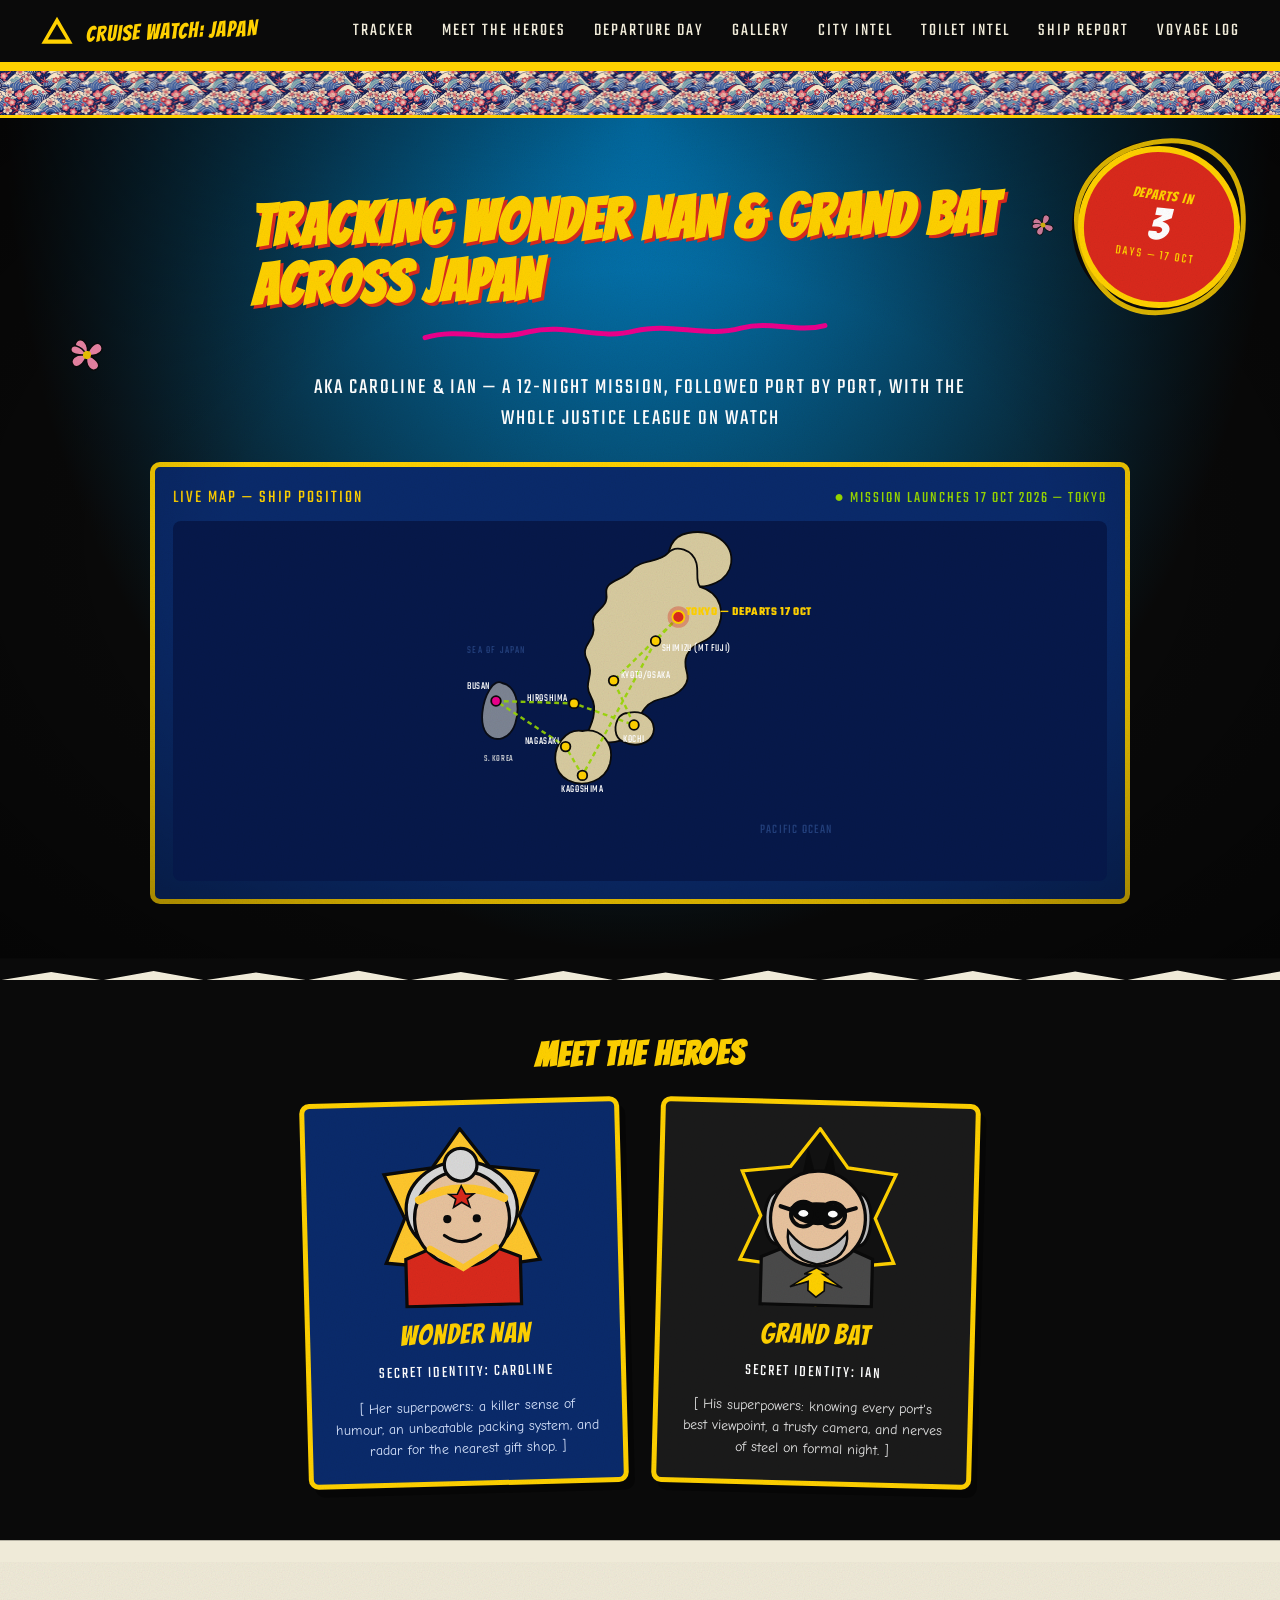
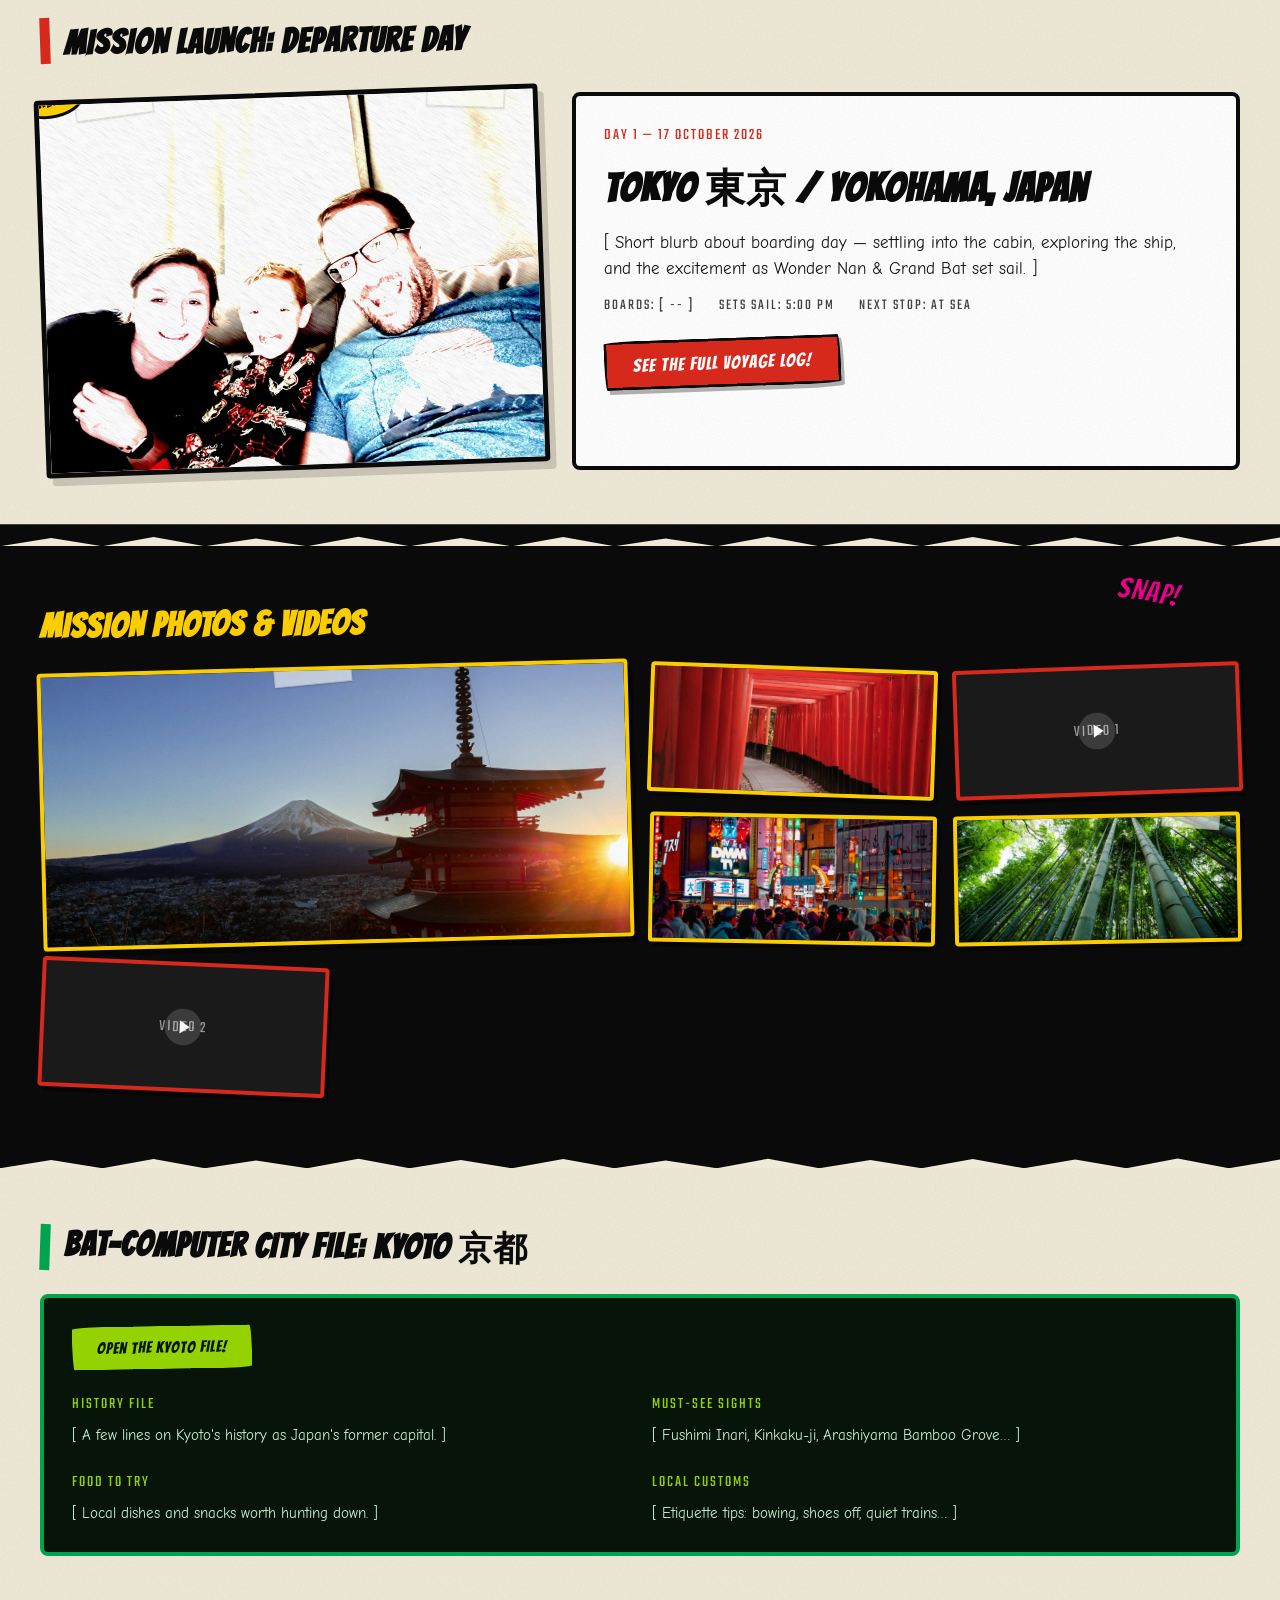
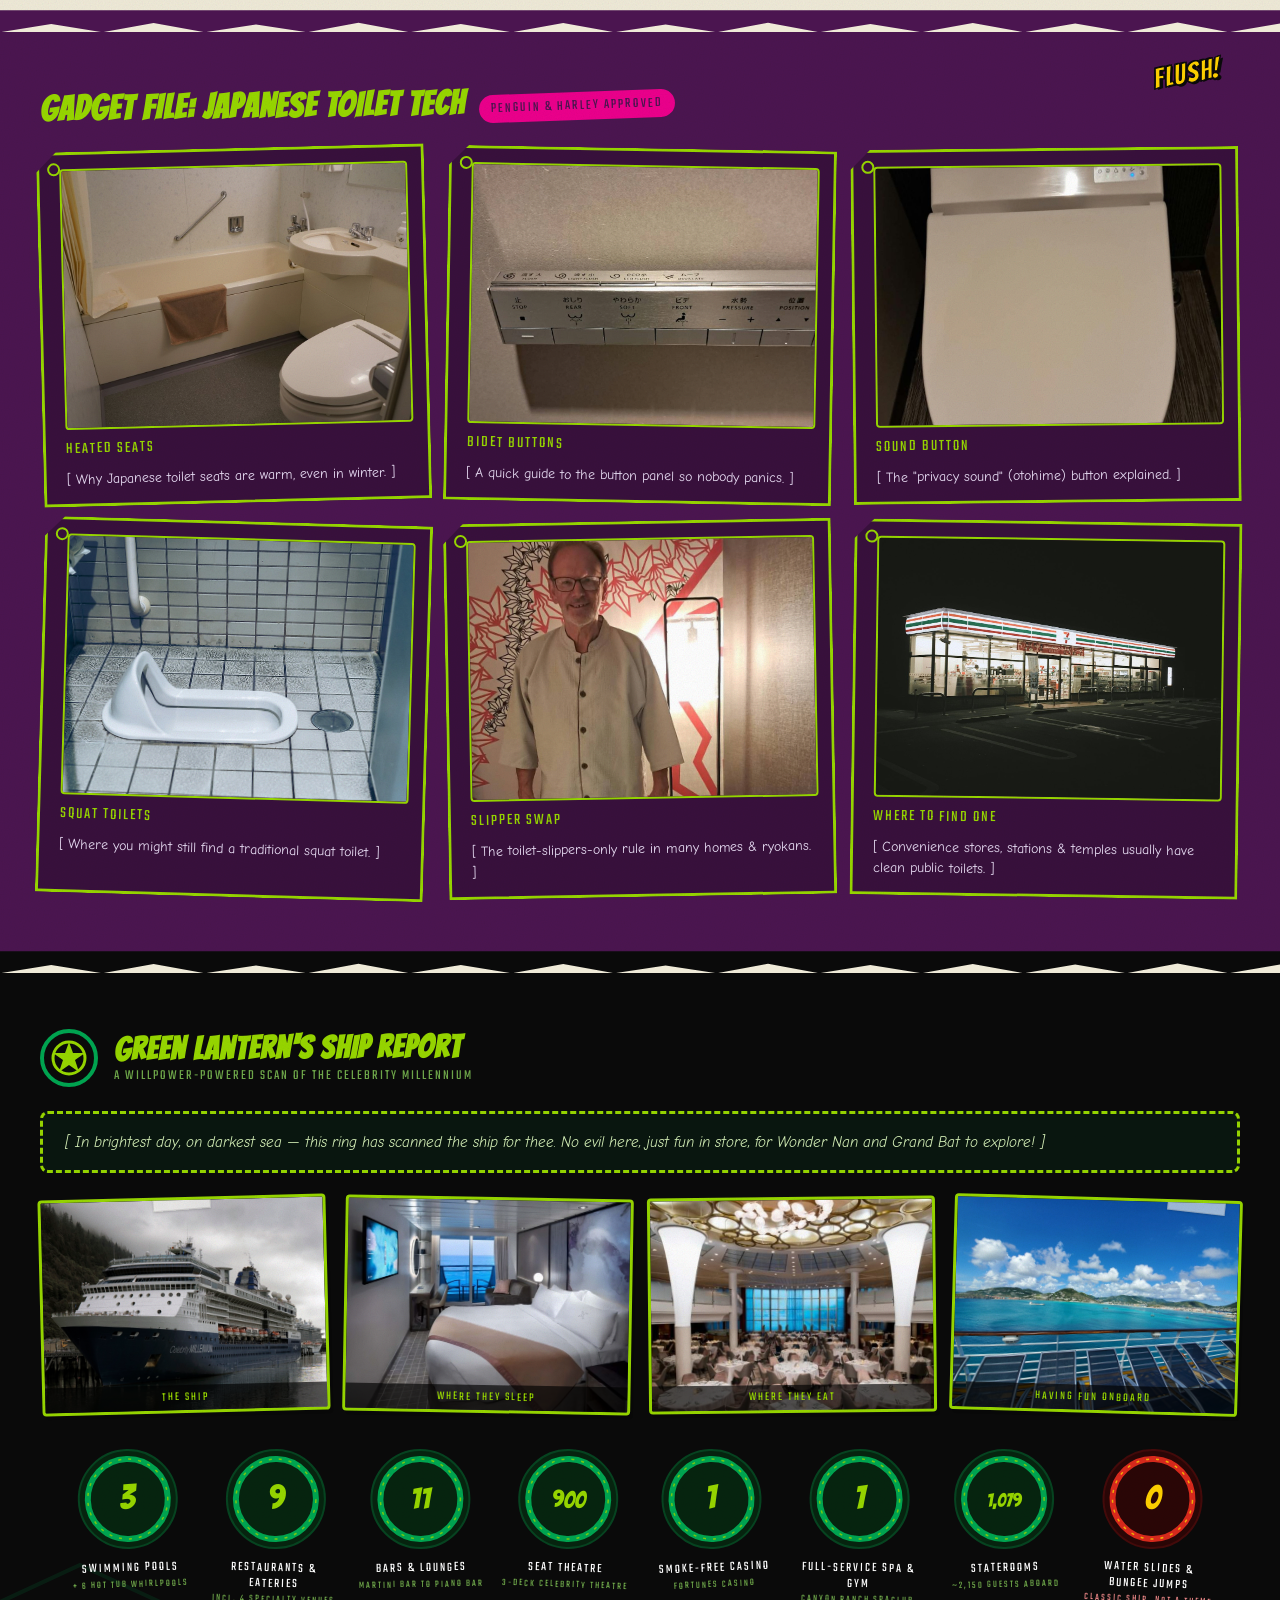
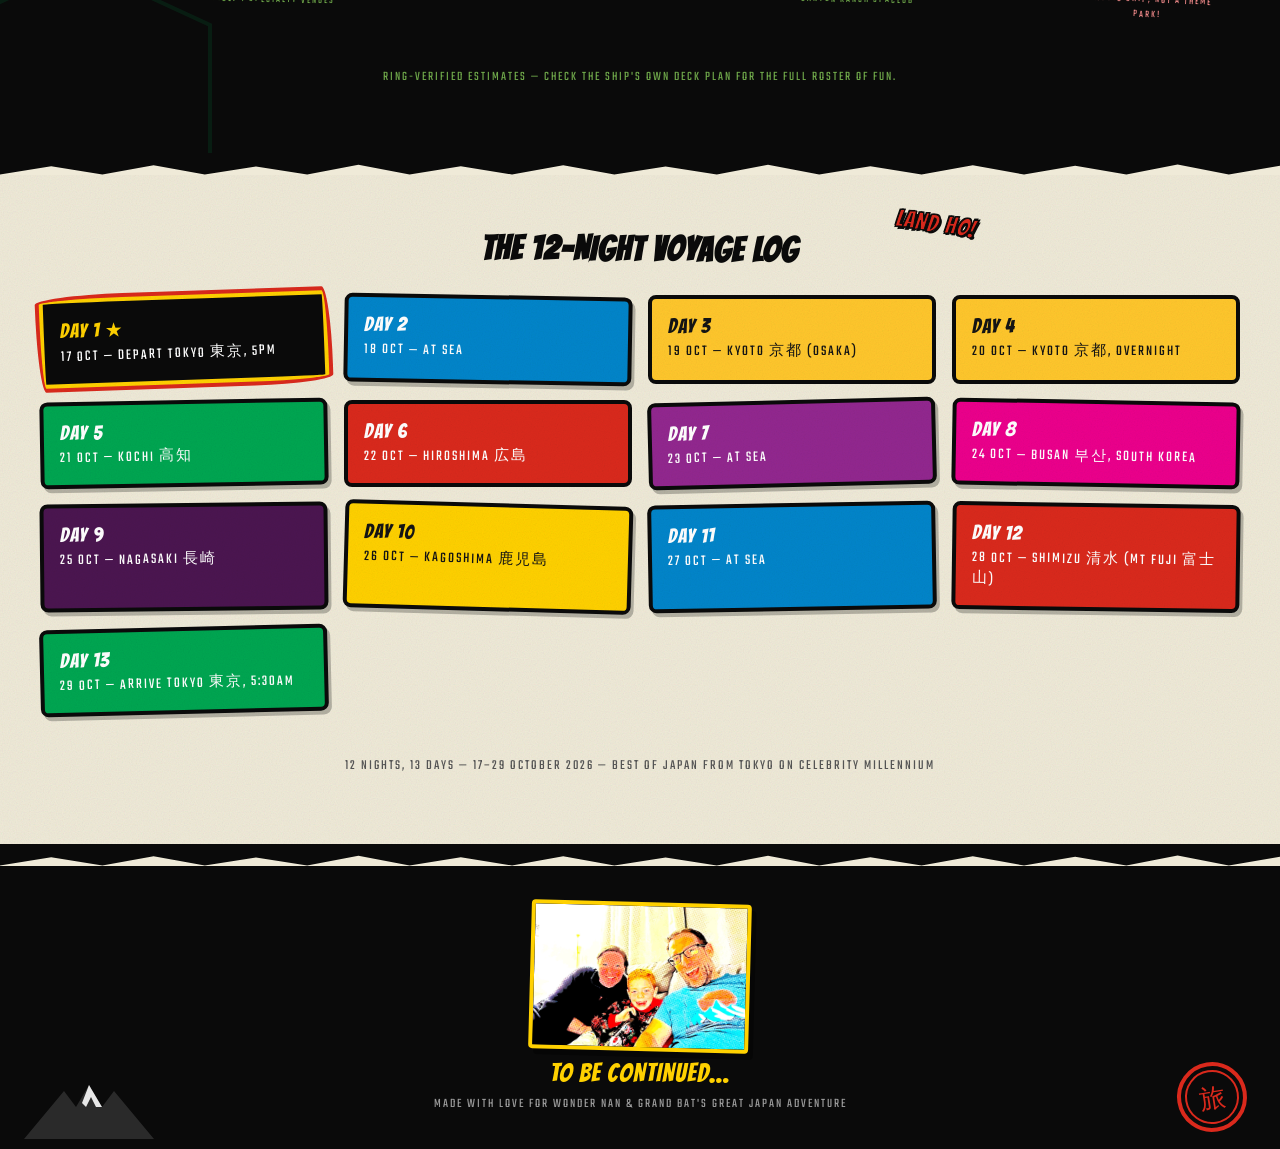
==== commit 612d9b41: "Replace geometric wave border with illustrated Japanese wave patterns Each page gets its own pattern" ====
--- a/index.html
+++ b/index.html
@@ -30,20 +30,8 @@
     </div>
   </nav>
 
-  <!-- SEIGAIHA WAVE BORDER -->
-  <div style="width: 100%; background: #0A0A0A; line-height: 0;" aria-hidden="true">
-    <svg width="100%" height="26" viewBox="0 0 160 26" preserveAspectRatio="none">
-      <defs>
-        <pattern id="seigaiha" width="40" height="26" patternUnits="userSpaceOnUse">
-          <circle cx="20" cy="26" r="17" fill="none" stroke="#FFD100" stroke-width="2.5"/>
-          <circle cx="0" cy="26" r="17" fill="none" stroke="#FFD100" stroke-width="2.5"/>
-          <circle cx="40" cy="26" r="17" fill="none" stroke="#FFD100" stroke-width="2.5"/>
-          <circle cx="20" cy="26" r="10" fill="none" stroke="#0285CA" stroke-width="2"/>
-        </pattern>
-      </defs>
-      <rect width="100%" height="26" fill="url(#seigaiha)"/>
-    </svg>
-  </div>
+  <!-- WAVE BORDER -->
+  <div style="width: 100%; height: 44px; background-image: url('images/patterns/waves-blue.jpg'); background-repeat: repeat-x; background-size: auto 100%; border-top: 3px solid #FFD100; border-bottom: 3px solid #FFD100;" aria-hidden="true"></div>
 
   <!-- HERO / TRACKER -->
   <section id="top" style="position: relative; box-sizing: border-box; width: 100%; background: radial-gradient(ellipse at top, #0285CA 0%, #0A0A0A 70%); padding: 72px 40px 56px; display: flex; flex-direction: column; align-items: center; gap: 28px; overflow: hidden;" class="halftone-dark grain vignette">
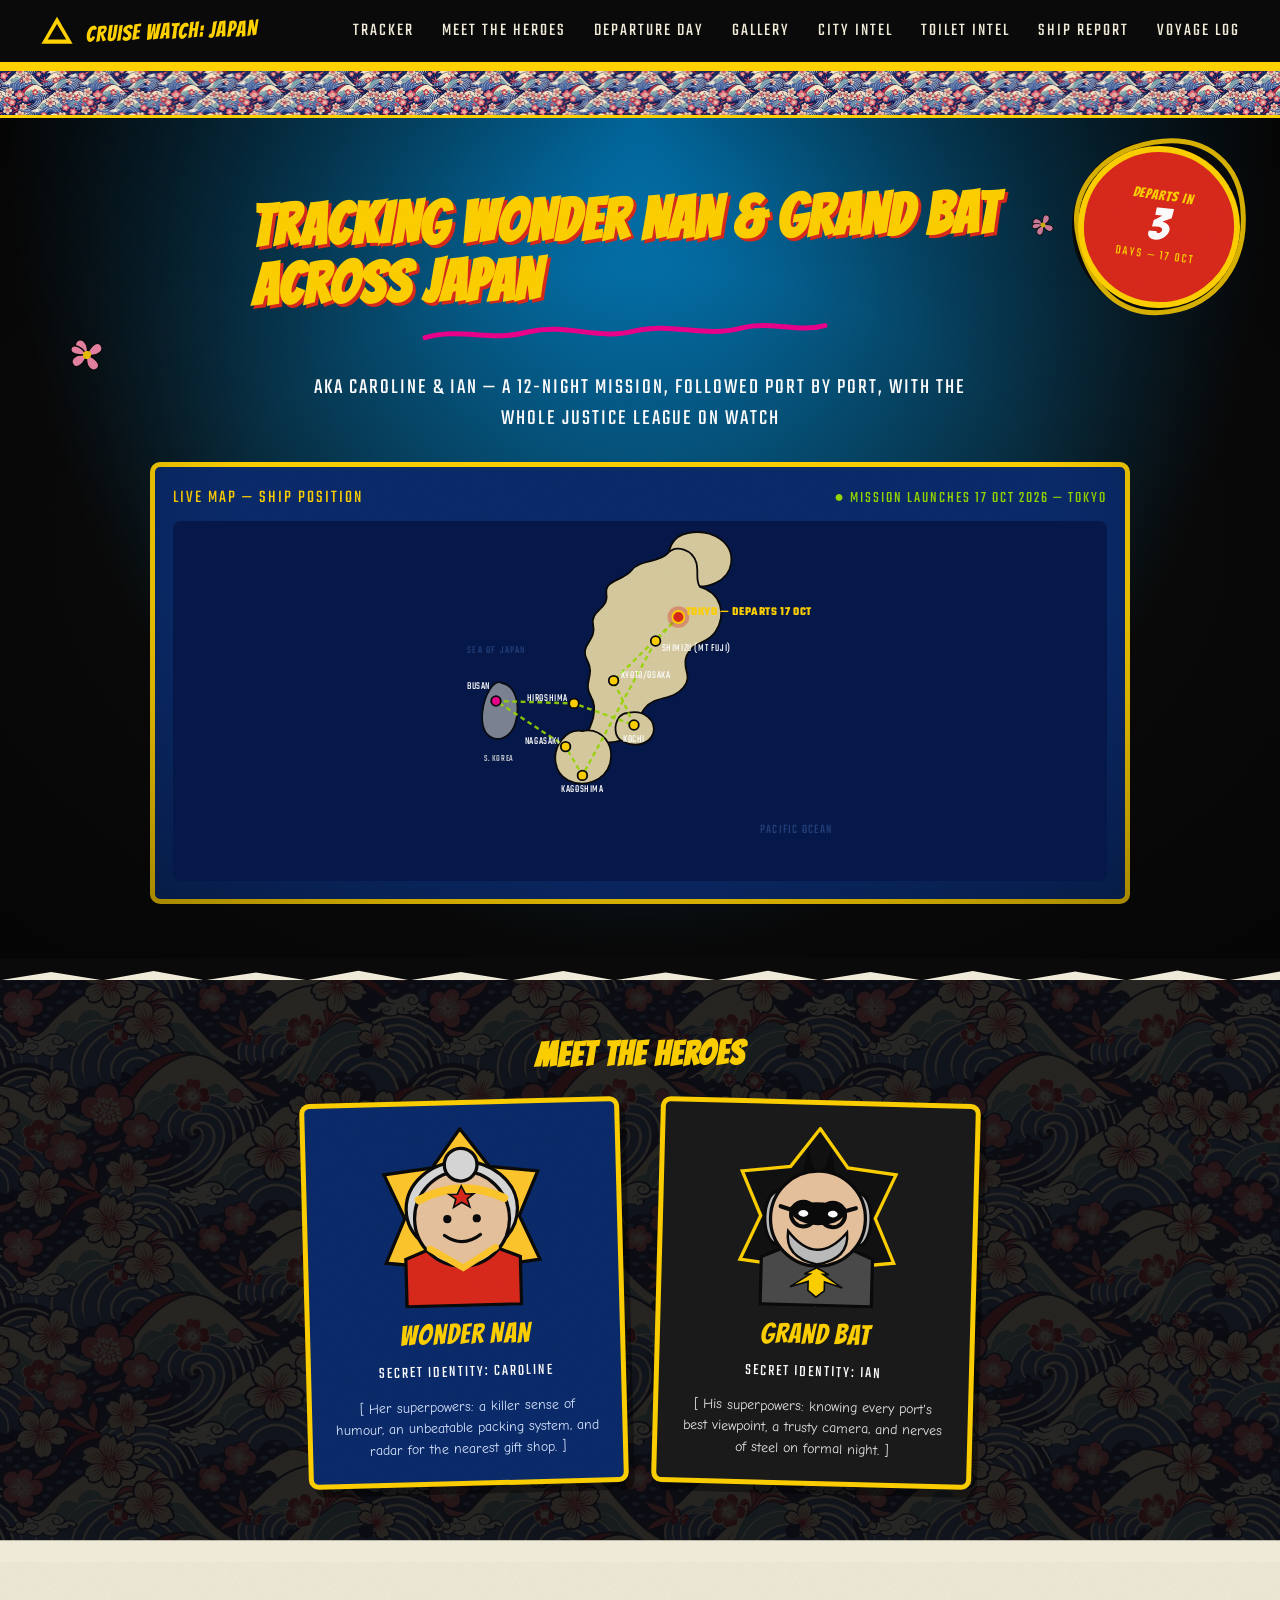
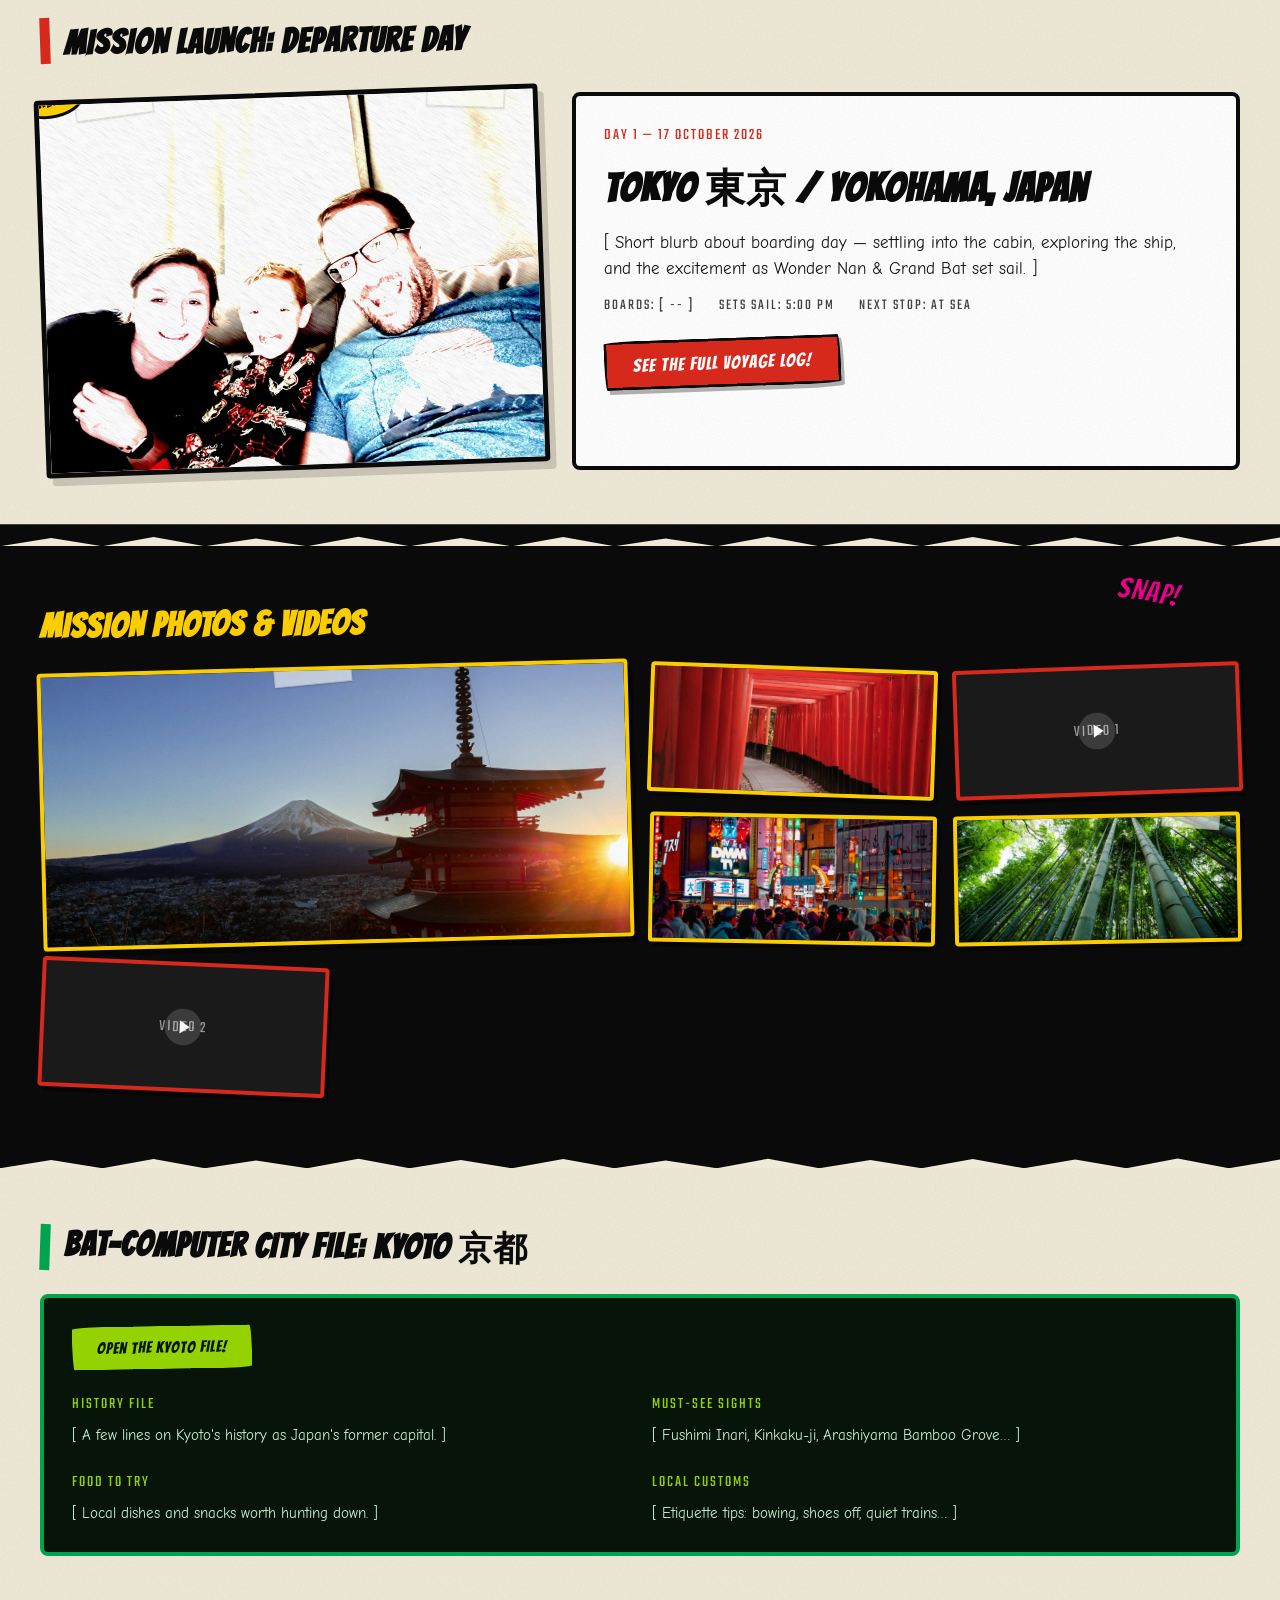
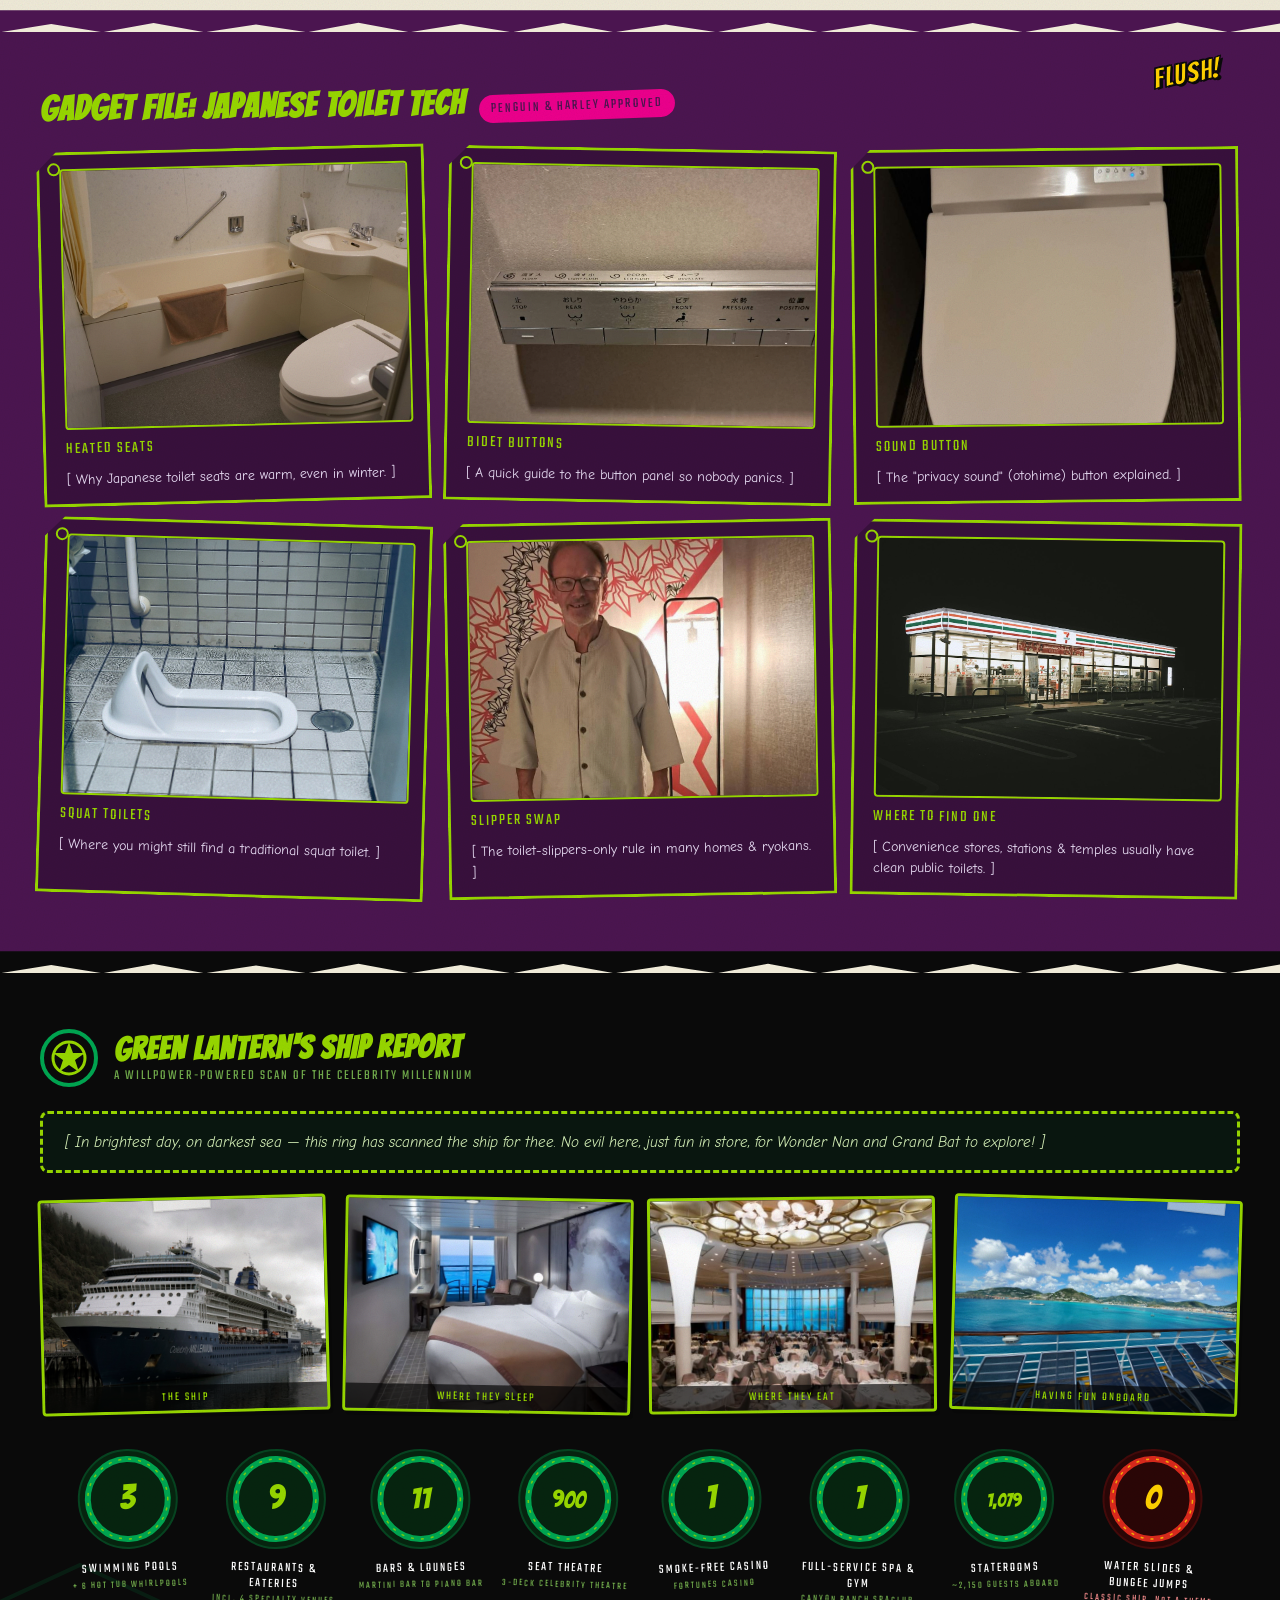
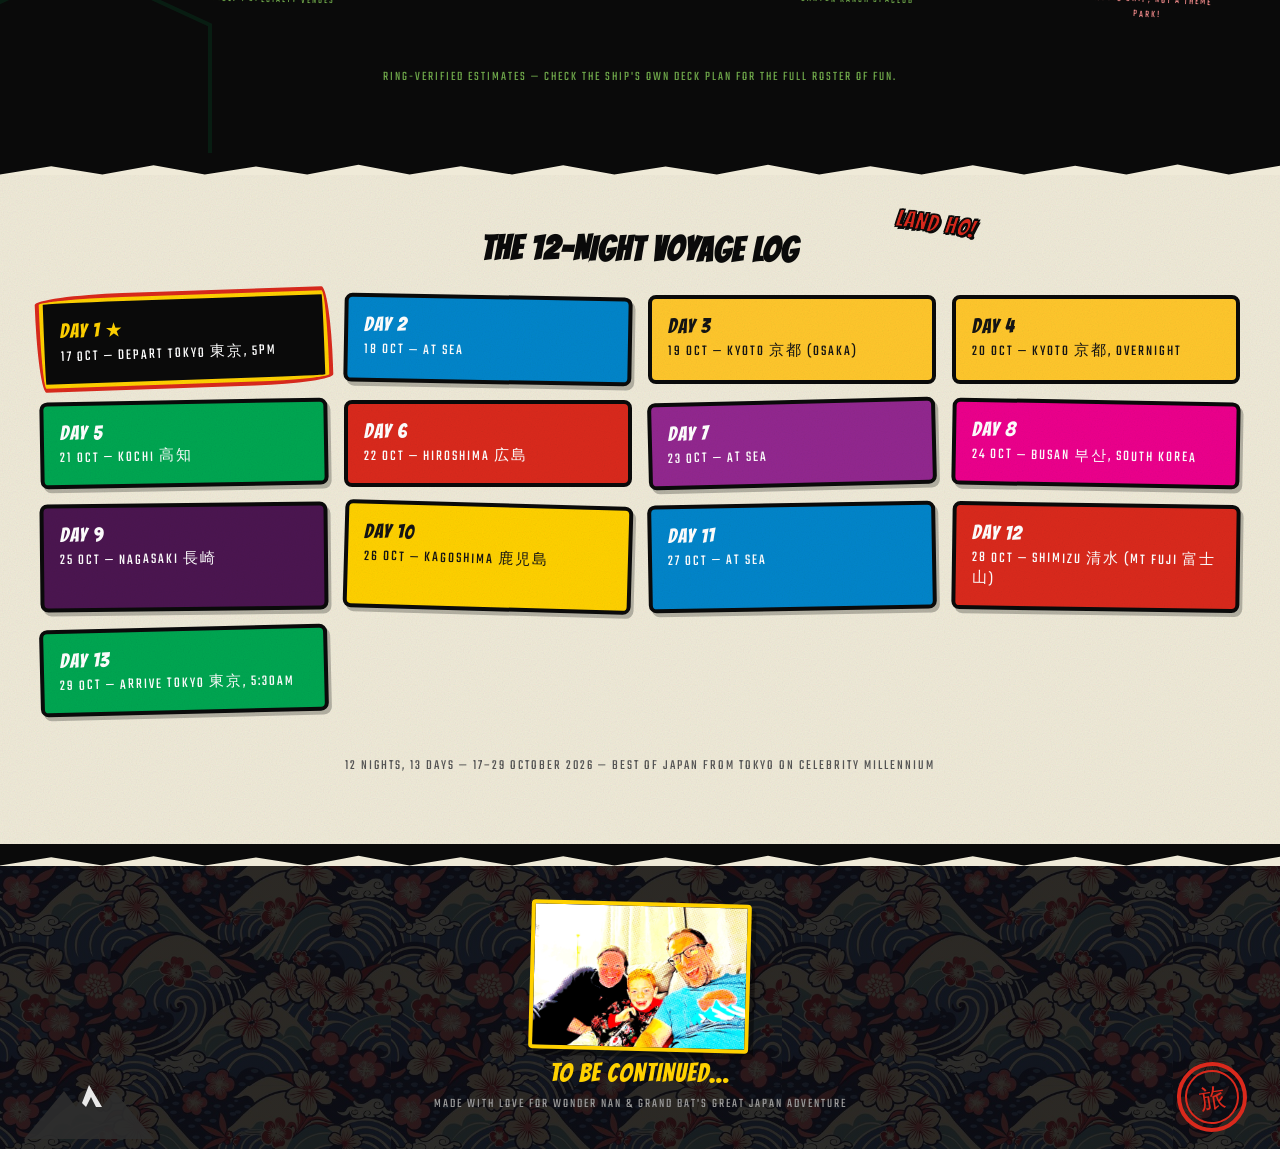
==== commit af083d7d: "Use the wave patterns as subtle backgrounds on footers and Meet the Heroes Co-Authored-By: Claude So" ====
--- a/index.html
+++ b/index.html
@@ -127,7 +127,7 @@
   <div class="torn" style="background: #0A0A0A; margin-top: -2px; position: relative; z-index: 2;"></div>
 
   <!-- MEET THE HEROES -->
-  <section id="heroes" style="box-sizing: border-box; width: 100%; background: #0A0A0A; padding: 56px 40px; display: flex; flex-direction: column; gap: 28px;" class="halftone-dark grain">
+  <section id="heroes" style="box-sizing: border-box; width: 100%; background-image: linear-gradient(rgba(10,10,10,0.88), rgba(10,10,10,0.88)), url('images/patterns/waves-blue.jpg'); background-repeat: no-repeat, repeat; background-size: cover, auto 240px; padding: 56px 40px; display: flex; flex-direction: column; gap: 28px;" class="halftone-dark grain">
     <h2 class="comic-h" style="margin: 0; font-size: 34px; color: #FFD100; text-align: center; transform: rotate(-0.5deg);">MEET THE HEROES</h2>
     <div style="display: flex; flex-wrap: wrap; justify-content: center; gap: 32px;">
 
@@ -548,7 +548,7 @@
   <div class="torn" style="background: #0A0A0A; margin-top: -2px; position: relative; z-index: 2;"></div>
 
   <!-- FOOTER -->
-  <footer style="position: relative; box-sizing: border-box; width: 100%; background: #0A0A0A; padding: 36px 40px; display: flex; flex-direction: column; align-items: center; gap: 8px; overflow: hidden;" class="halftone-dark">
+  <footer style="position: relative; box-sizing: border-box; width: 100%; background-image: linear-gradient(rgba(10,10,10,0.86), rgba(10,10,10,0.86)), url('images/patterns/waves-blue.jpg'); background-repeat: no-repeat, repeat; background-size: cover, auto 220px; padding: 36px 40px; display: flex; flex-direction: column; align-items: center; gap: 8px; overflow: hidden;" class="halftone-dark">
     <svg width="130" height="60" viewBox="0 0 130 60" aria-hidden="true" style="position: absolute; bottom: 8px; left: 24px; opacity: 0.9;">
       <path d="M0,58 L40,10 L52,26 L65,4 L78,26 L90,10 L130,58 Z" fill="#2E2E2E"/>
       <path d="M65,4 L78,26 L72,26 L67,16 L62,26 L58,22 Z" fill="#fff"/>
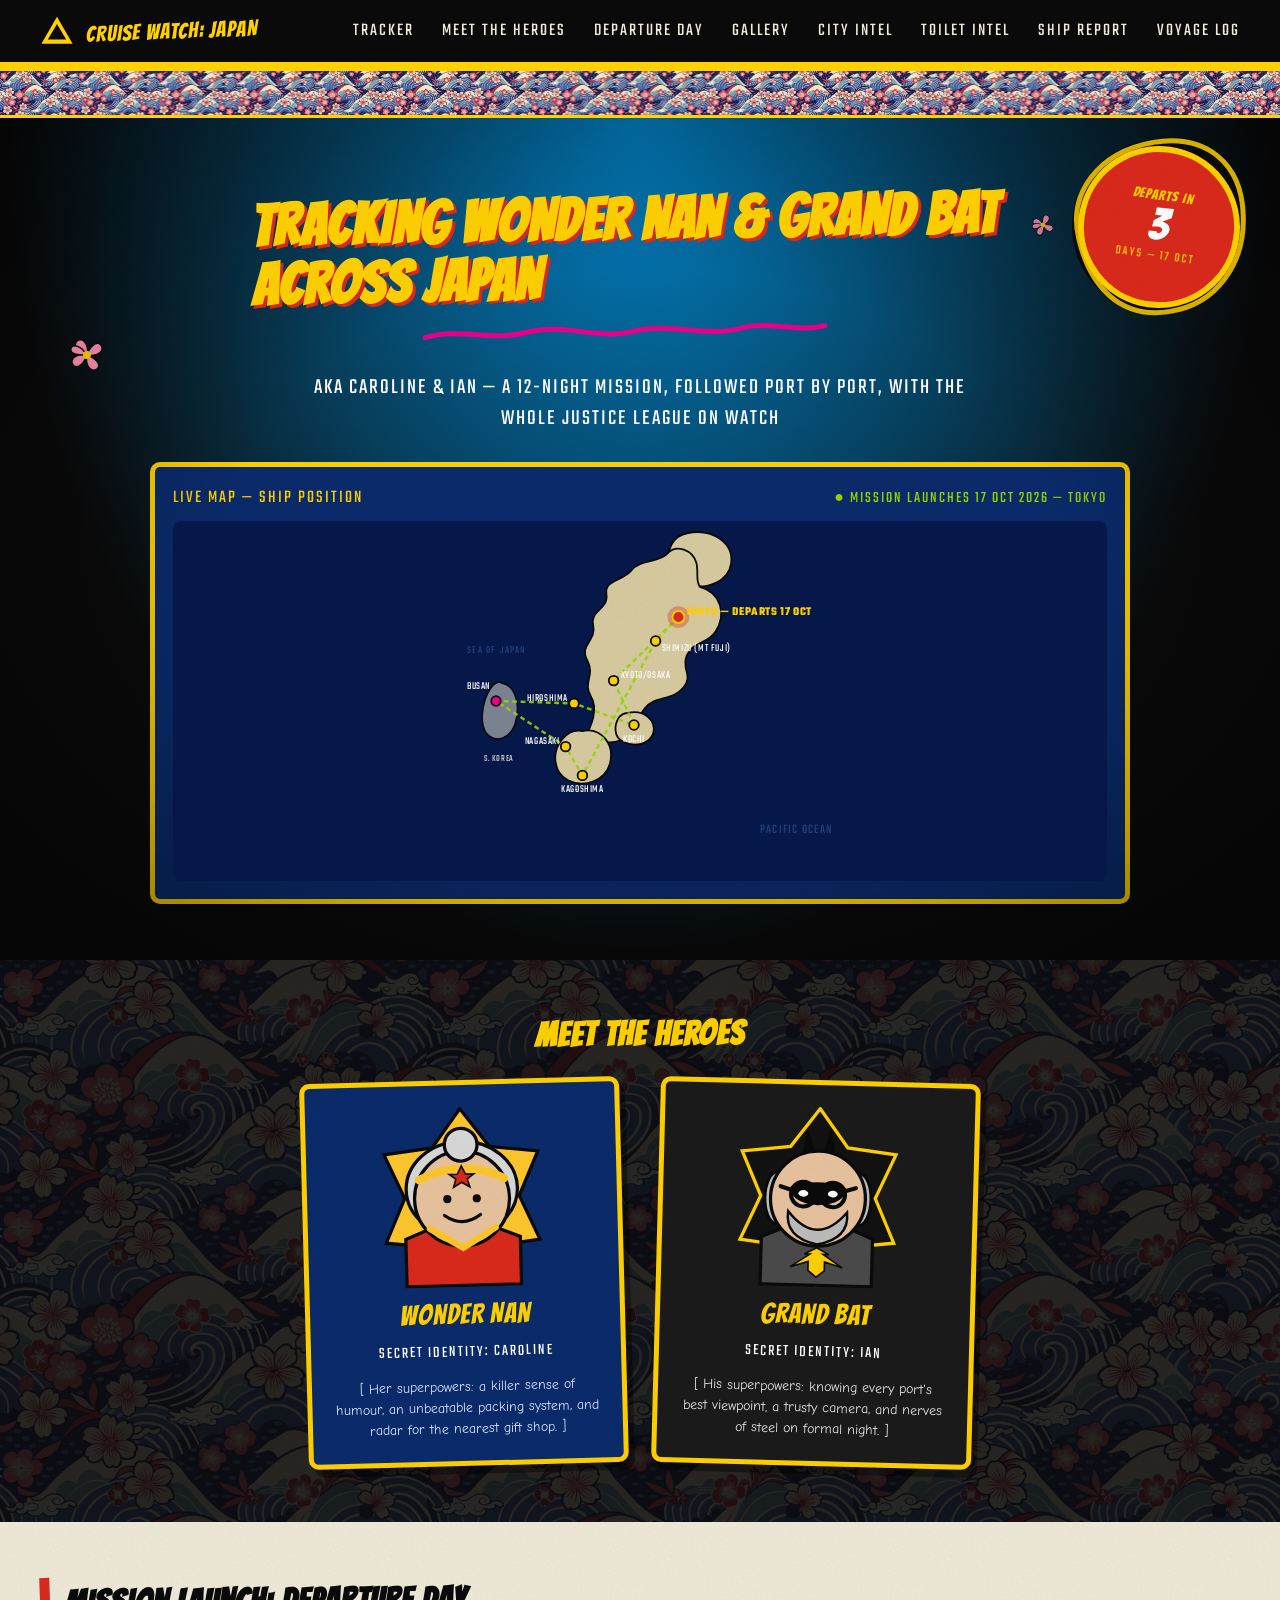
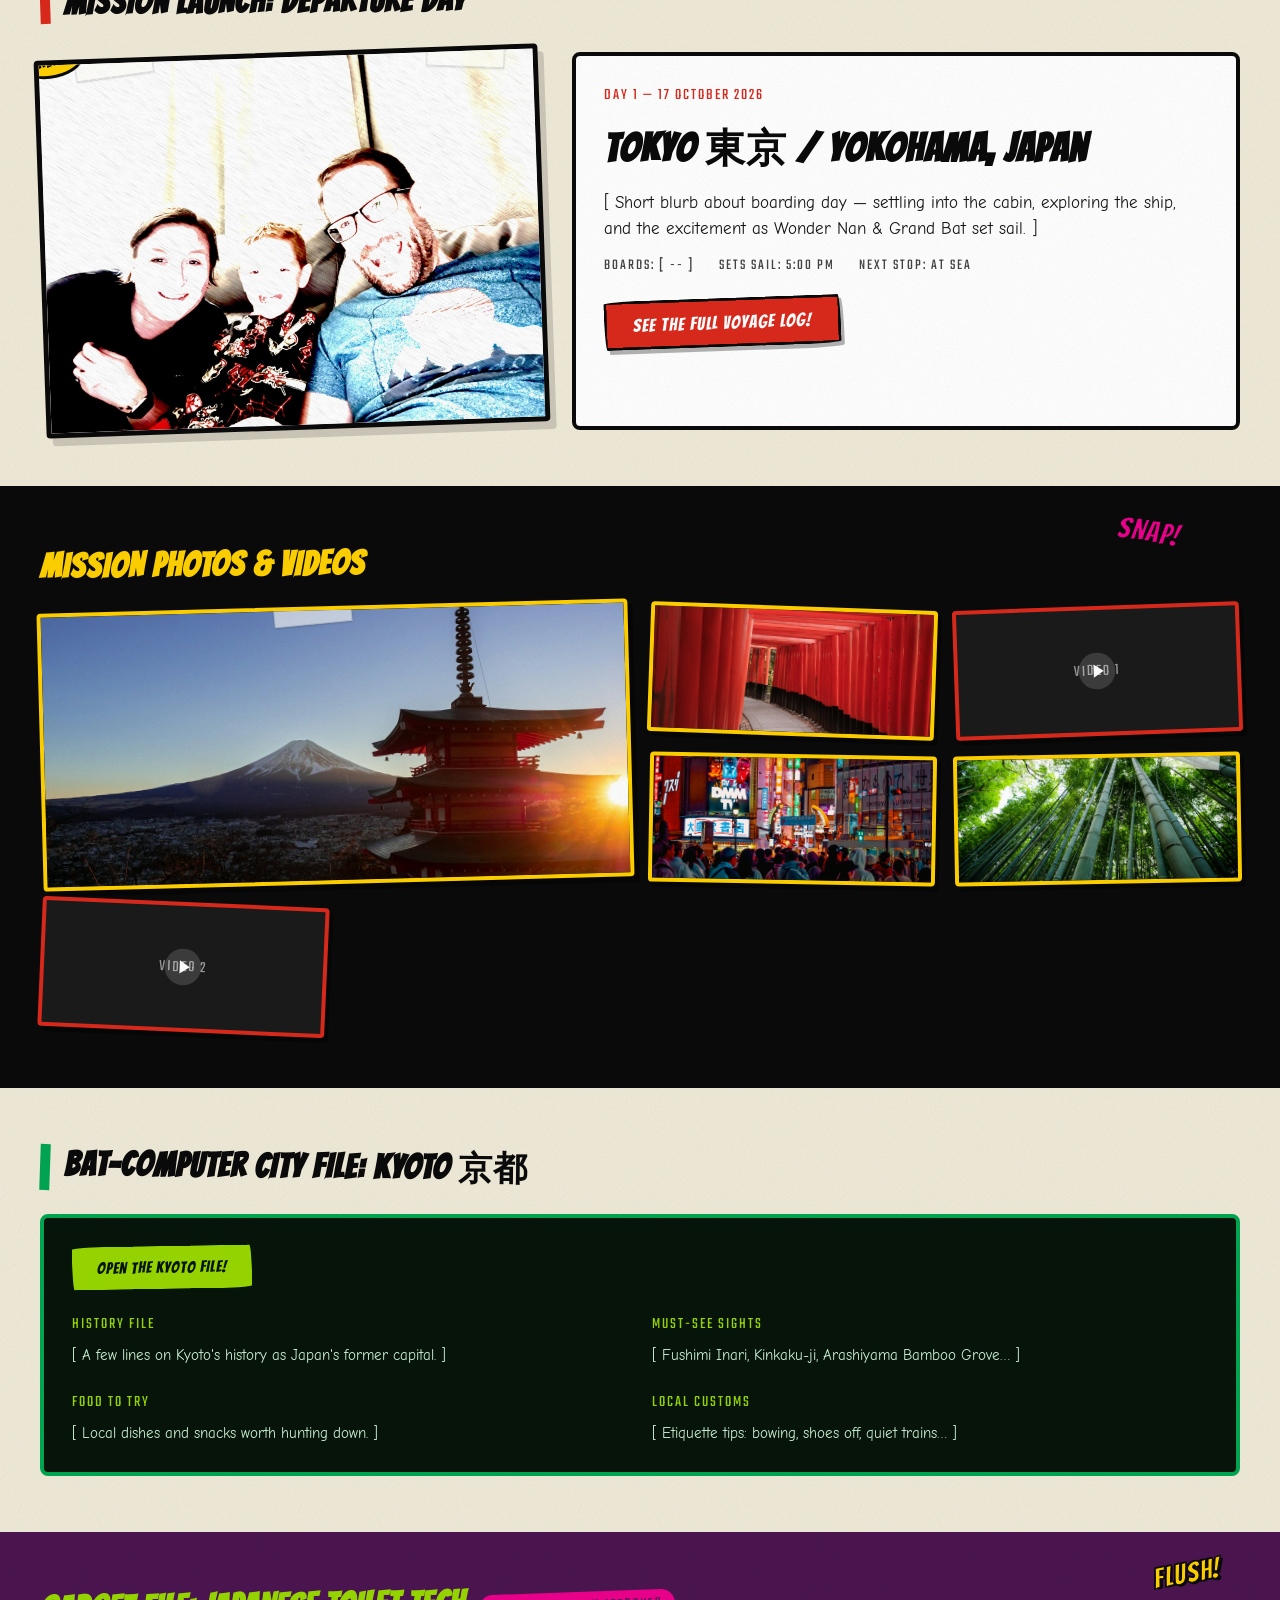
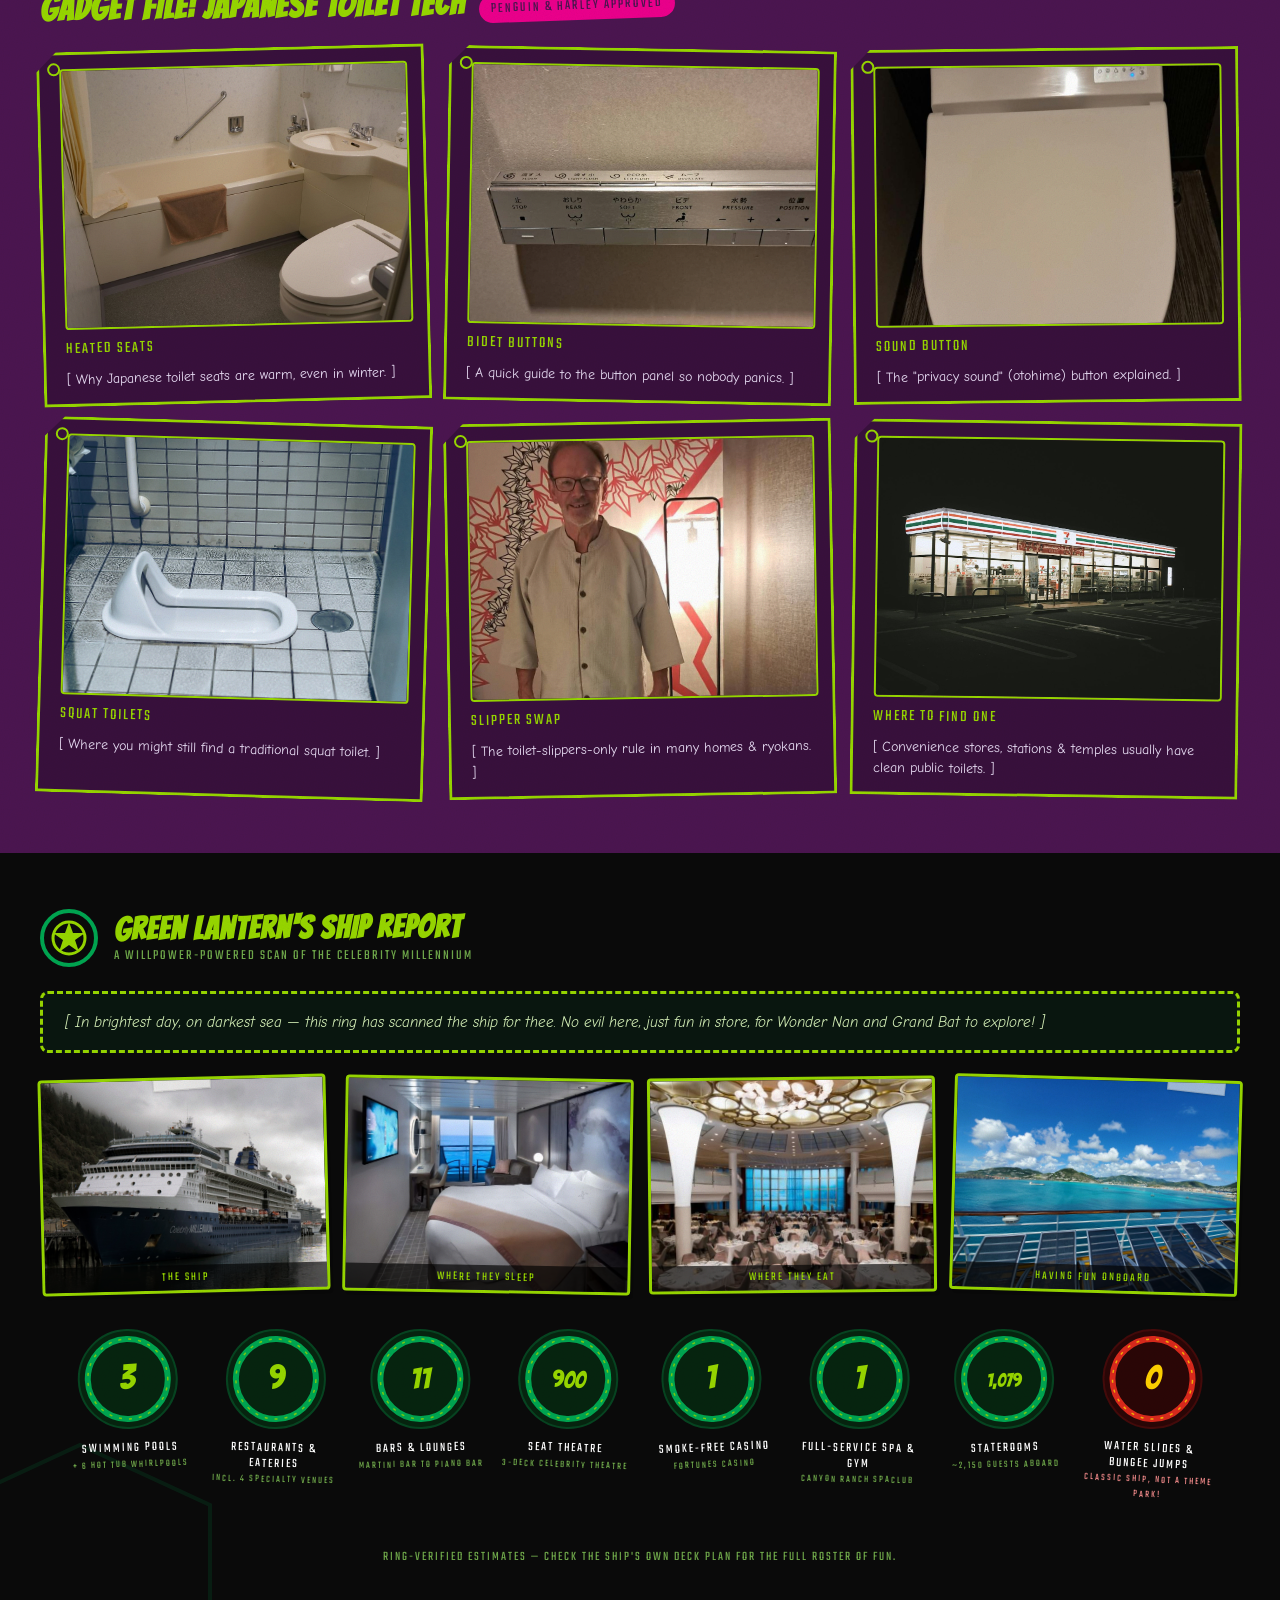
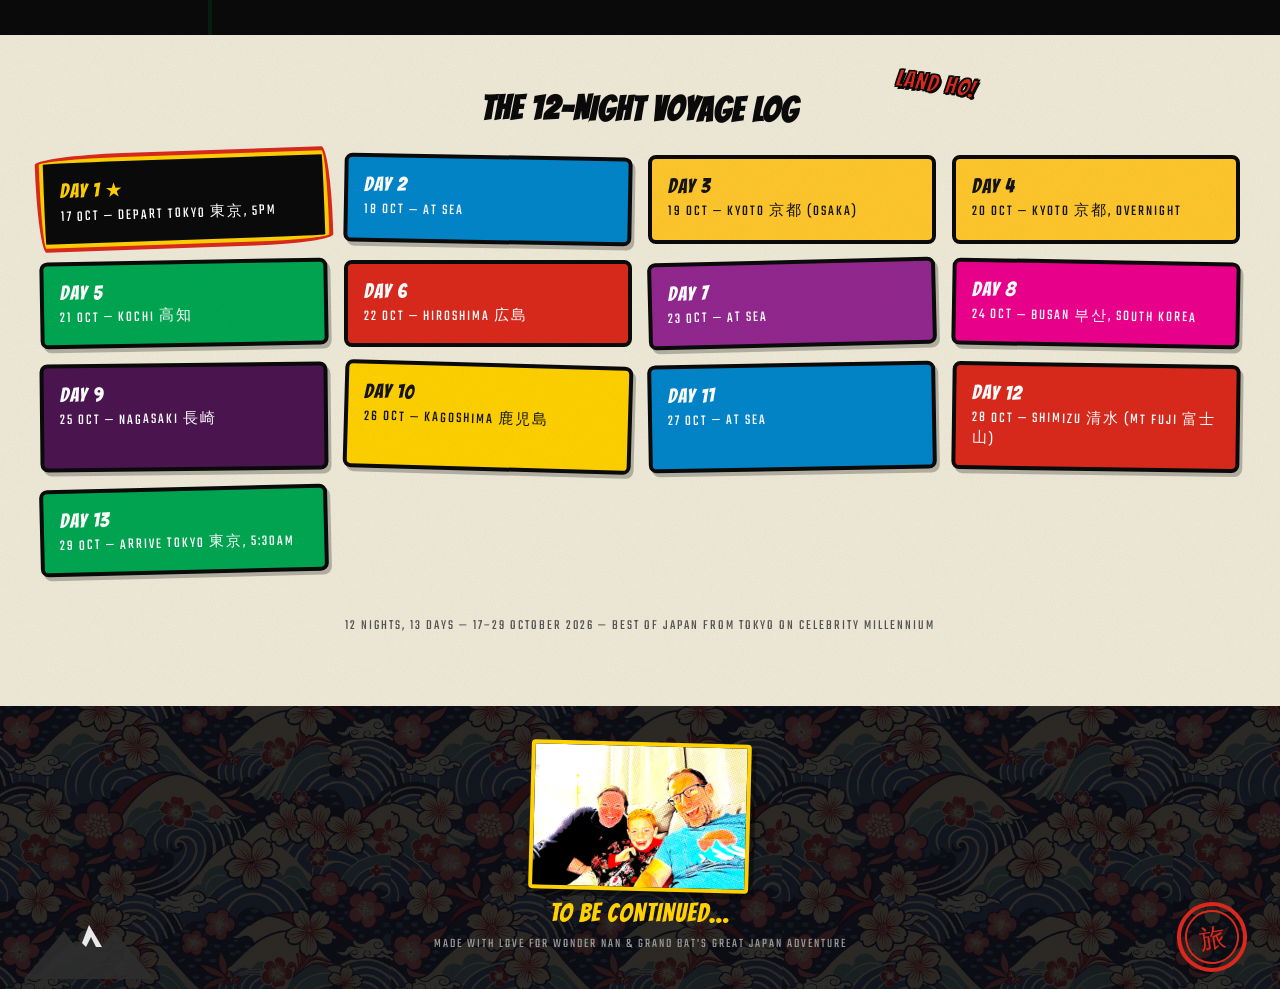
==== commit d90bcf5f: "Remove the torn-paper divider pattern between sections Co-Authored-By: Claude Sonnet 5 <noreply@anth" ====
--- a/index.html
+++ b/index.html
@@ -124,7 +124,6 @@
     </div>
   </section>
 
-  <div class="torn" style="background: #0A0A0A; margin-top: -2px; position: relative; z-index: 2;"></div>
 
   <!-- MEET THE HEROES -->
   <section id="heroes" style="box-sizing: border-box; width: 100%; background-image: linear-gradient(rgba(10,10,10,0.88), rgba(10,10,10,0.88)), url('images/patterns/waves-blue.jpg'); background-repeat: no-repeat, repeat; background-size: cover, auto 240px; padding: 56px 40px; display: flex; flex-direction: column; gap: 28px;" class="halftone-dark grain">
@@ -186,7 +185,6 @@
     </div>
   </section>
 
-  <div class="torn" style="background: #EFEAD8; margin-top: -2px; position: relative; z-index: 2;"></div>
 
   <!-- CURRENT PORT SPOTLIGHT -->
   <section id="port" style="box-sizing: border-box; width: 100%; background: #EFEAD8; padding: 56px 40px; display: flex; flex-direction: column; gap: 28px;" class="grain">
@@ -217,7 +215,6 @@
     </div>
   </section>
 
-  <div class="torn" style="background: #0A0A0A; margin-top: -2px; position: relative; z-index: 2;"></div>
 
   <!-- GALLERY -->
   <section id="gallery" style="position: relative; box-sizing: border-box; width: 100%; background: #0A0A0A; padding: 56px 40px; display: flex; flex-direction: column; gap: 28px;" class="halftone-dark grain">
@@ -247,7 +244,6 @@
     </div>
   </section>
 
-  <div class="torn" style="background: #0A0A0A; margin-top: -2px; position: relative; z-index: 2;"></div>
 
   <!-- CITY INTEL -->
   <section id="intel" style="box-sizing: border-box; width: 100%; background: #EFEAD8; padding: 56px 40px; display: flex; flex-direction: column; gap: 24px;" class="grain">
@@ -276,7 +272,6 @@
     </div>
   </section>
 
-  <div class="torn" style="background: #4B1550; margin-top: -2px; position: relative; z-index: 2;"></div>
 
   <!-- TOILET INTEL -->
   <section id="toilets" style="position: relative; box-sizing: border-box; width: 100%; background: #4B1550; padding: 56px 40px; display: flex; flex-direction: column; gap: 24px;" class="halftone-dark grain">
@@ -319,7 +314,6 @@
     </div>
   </section>
 
-  <div class="torn" style="background: #0A0A0A; margin-top: -2px; position: relative; z-index: 2;"></div>
 
   <!-- GREEN LANTERN'S SHIP REPORT -->
   <section id="ship" style="position: relative; box-sizing: border-box; width: 100%; background: #0A0A0A; padding: 56px 40px; display: flex; flex-direction: column; gap: 24px; overflow: hidden;" class="halftone-dark grain">
@@ -476,7 +470,6 @@
     <p class="teko" style="text-align: center; color: #6FA84A; font-size: 13px;">Ring-verified estimates — check the ship's own deck plan for the full roster of fun.</p>
   </section>
 
-  <div class="torn" style="background: #0A0A0A; margin-top: -2px; position: relative; z-index: 2;"></div>
 
   <!-- VOYAGE LOG / ITINERARY -->
   <section id="voyage" style="position: relative; box-sizing: border-box; width: 100%; background: #EFEAD8; padding: 56px 40px; display: flex; flex-direction: column; gap: 28px;" class="grain">
@@ -545,7 +538,6 @@
     <p class="teko" style="text-align: center; color: #555; font-size: 14px;">12 nights, 13 days — 17–29 October 2026 — Best of Japan from Tokyo on Celebrity Millennium</p>
   </section>
 
-  <div class="torn" style="background: #0A0A0A; margin-top: -2px; position: relative; z-index: 2;"></div>
 
   <!-- FOOTER -->
   <footer style="position: relative; box-sizing: border-box; width: 100%; background-image: linear-gradient(rgba(10,10,10,0.86), rgba(10,10,10,0.86)), url('images/patterns/waves-blue.jpg'); background-repeat: no-repeat, repeat; background-size: cover, auto 220px; padding: 36px 40px; display: flex; flex-direction: column; align-items: center; gap: 8px; overflow: hidden;" class="halftone-dark">
--- a/css/style.css
+++ b/css/style.css
@@ -36,12 +36,6 @@
 .scrap > div:nth-child(6n+4) { transform: rotate(1.6deg); }
 .scrap > div:nth-child(6n+5) { transform: rotate(-1deg); }
 .scrap > div:nth-child(6n+6) { transform: rotate(0.8deg); }
-.torn {
-  height: 22px;
-  width: 100%;
-  display: block;
-  clip-path: polygon(0% 0%,100% 0%,100% 60%,96% 100%,92% 55%,88% 100%,84% 60%,80% 100%,76% 58%,72% 100%,68% 62%,64% 100%,60% 56%,56% 100%,52% 64%,48% 100%,44% 58%,40% 100%,36% 62%,32% 100%,28% 56%,24% 100%,20% 64%,16% 100%,12% 58%,8% 100%,4% 62%,0% 100%);
-}
 .blob { border-radius: 255px 15px 225px 15px / 15px 225px 15px 255px; }
 .vignette { position: relative; }
 .vignette::before {
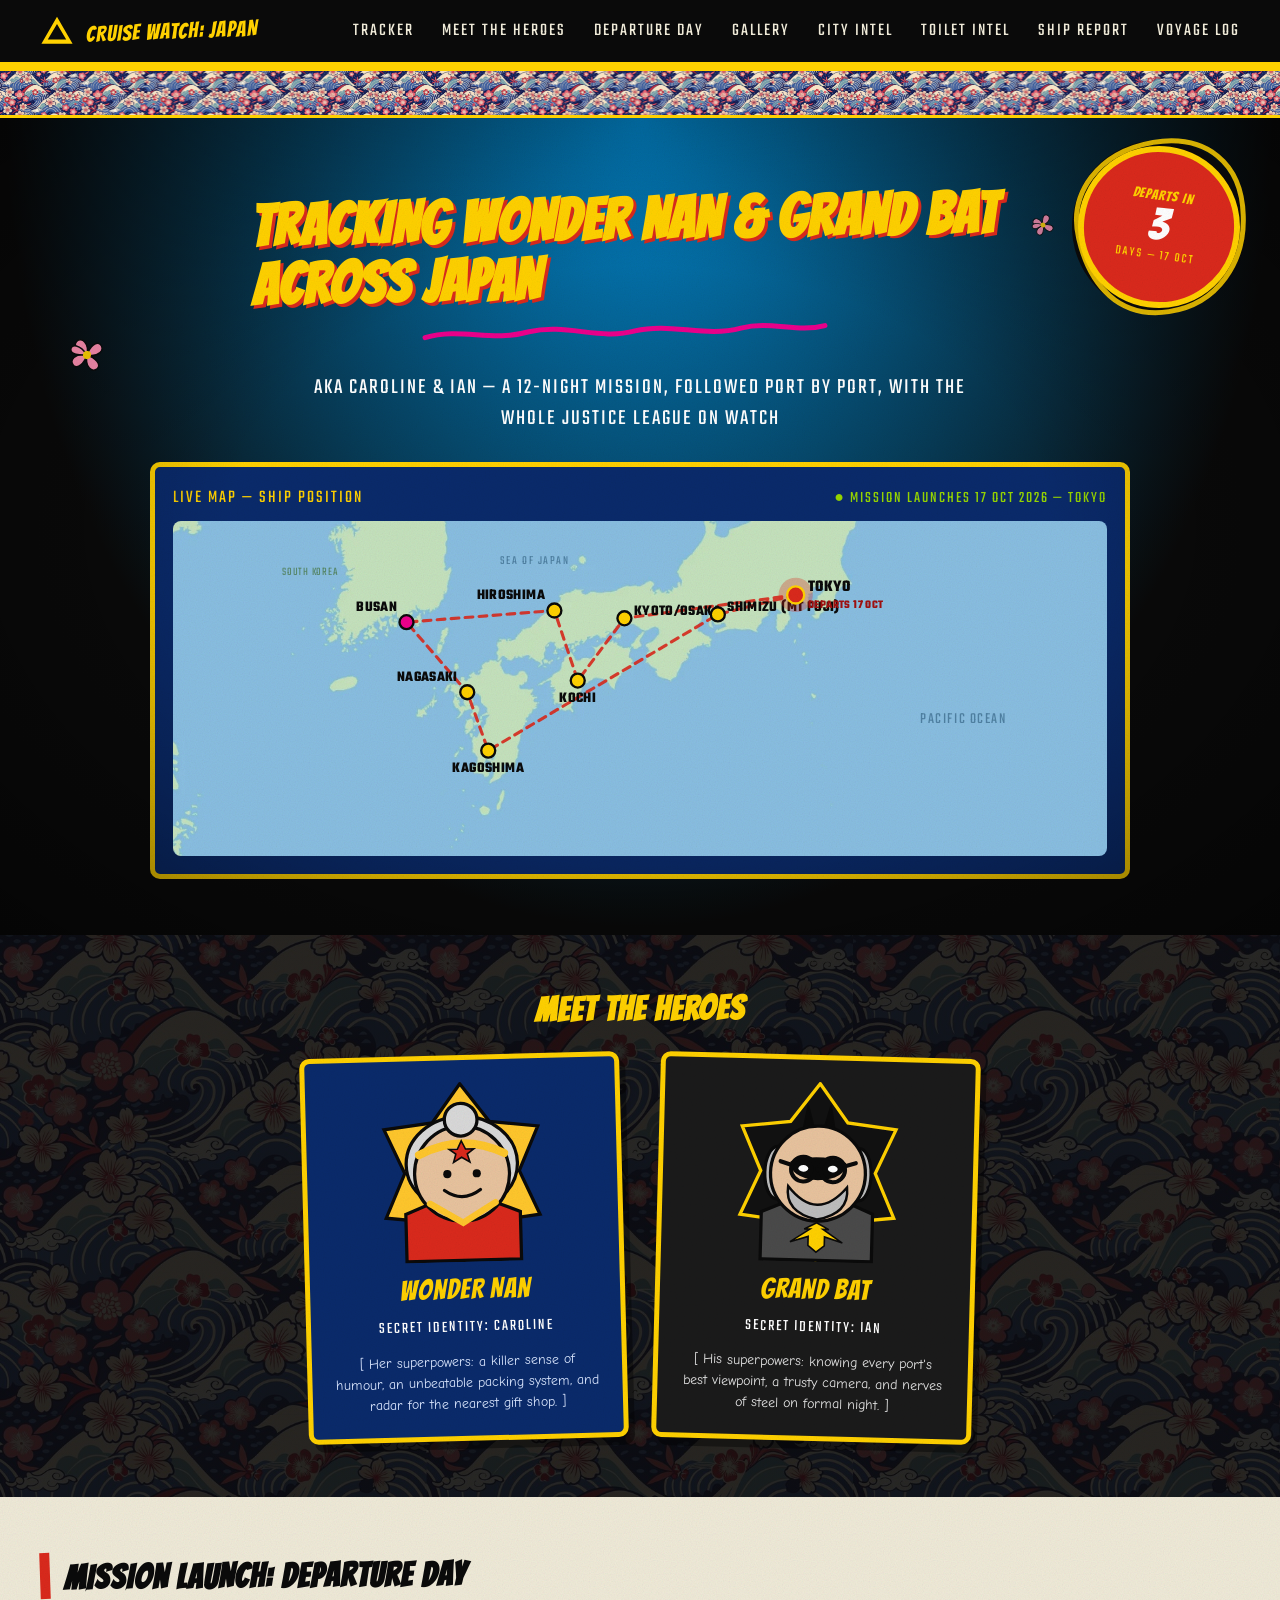
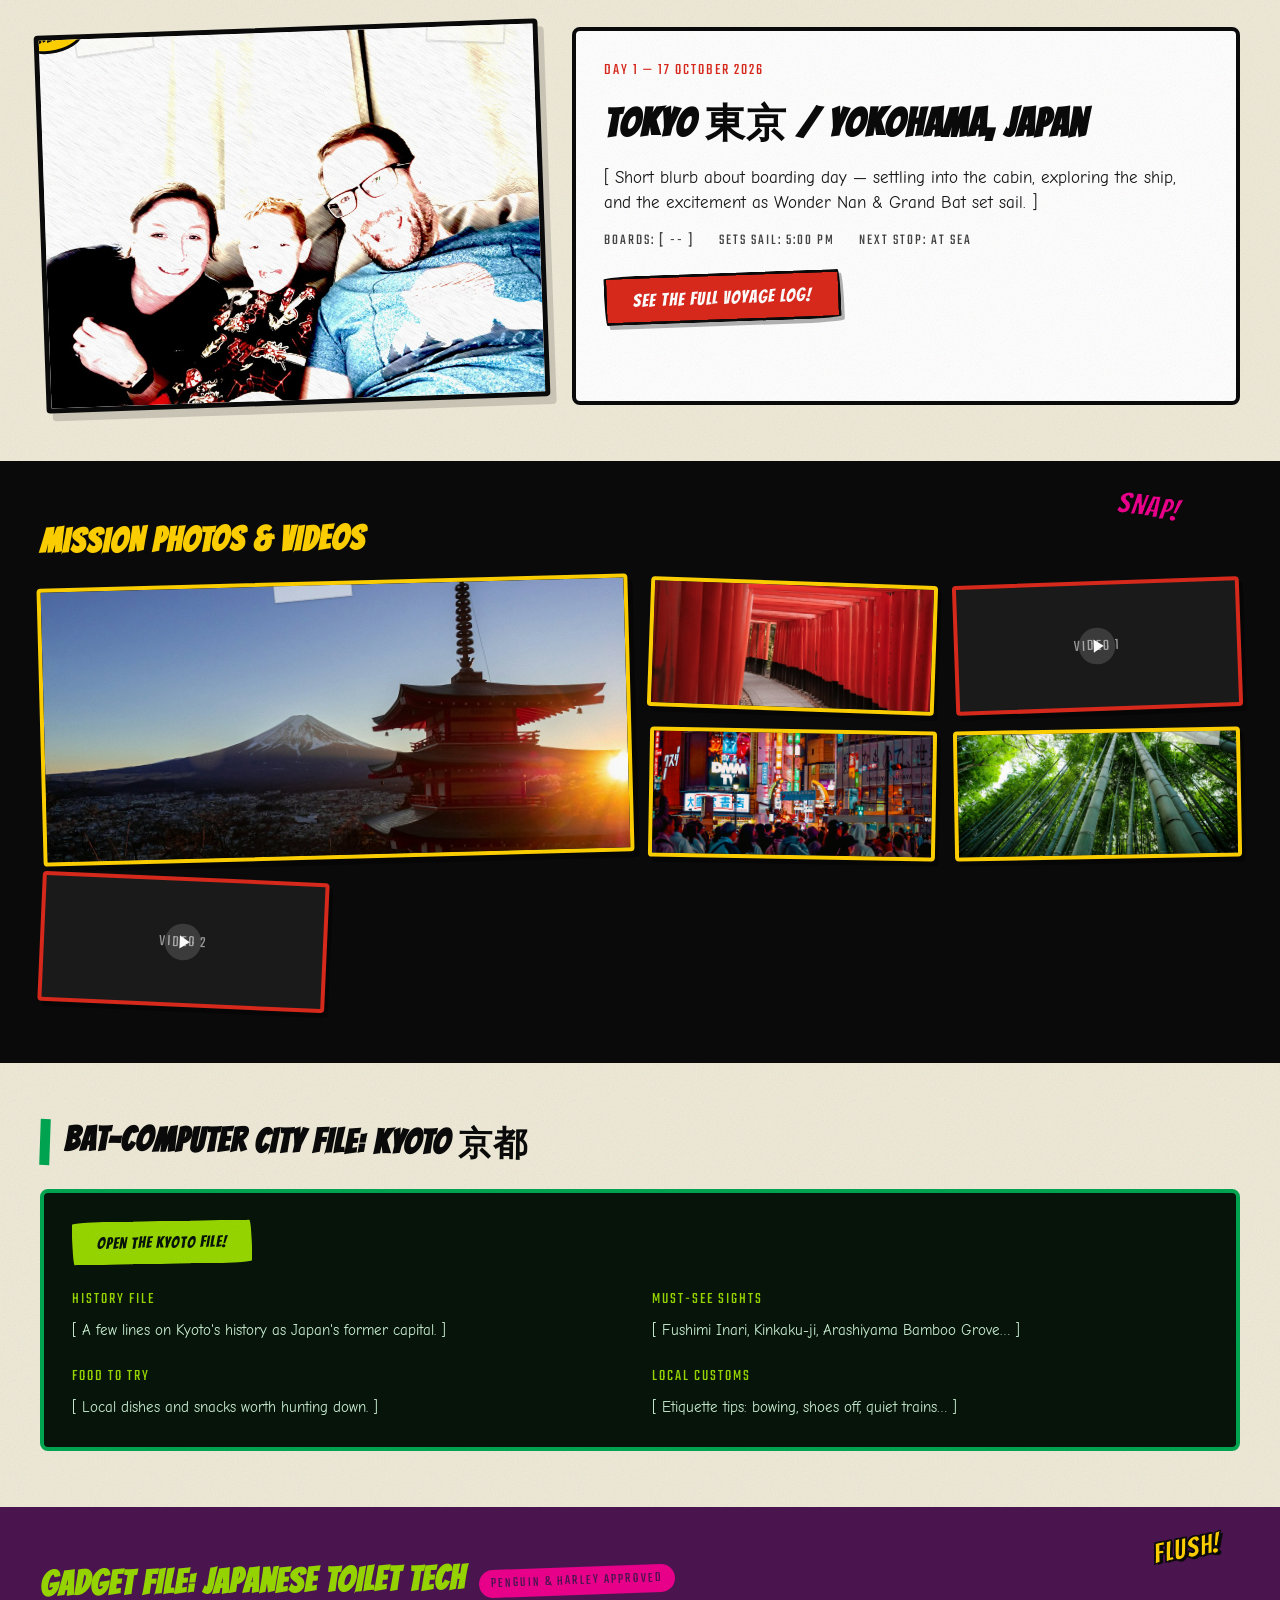
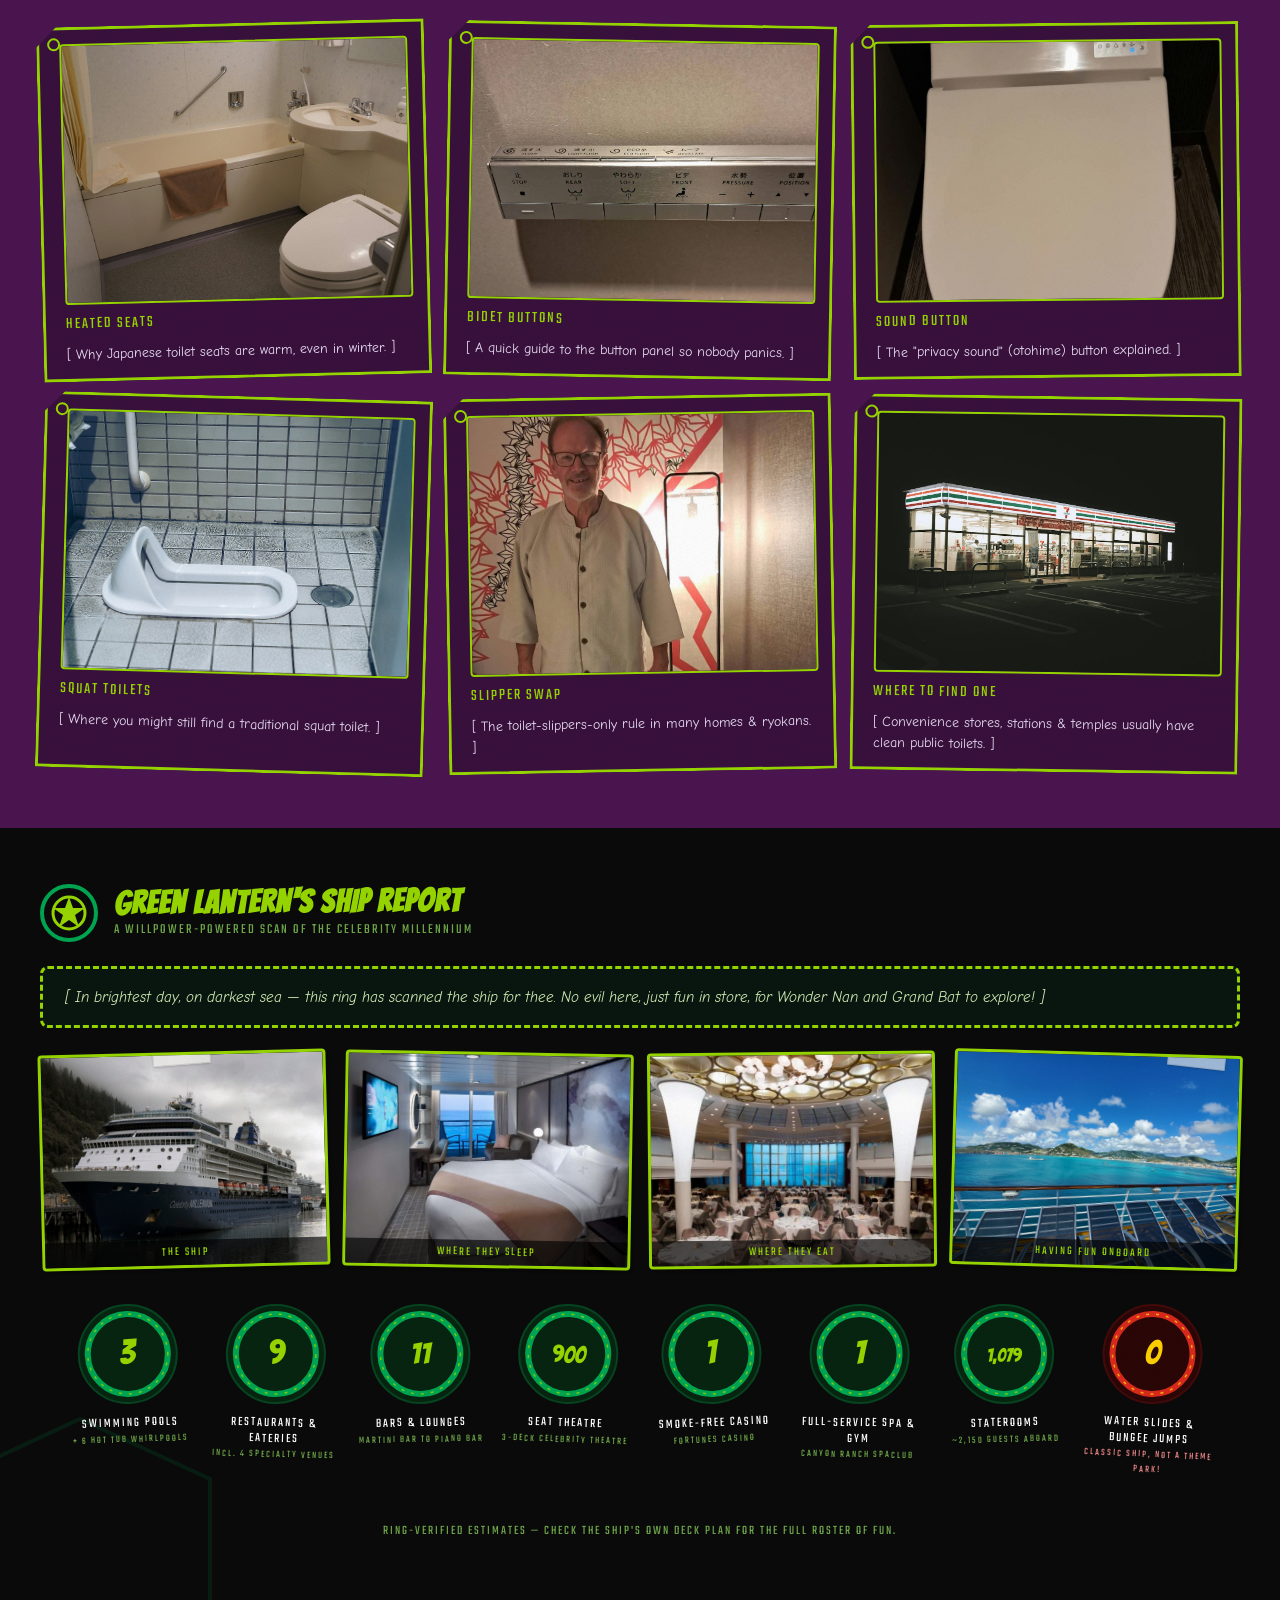
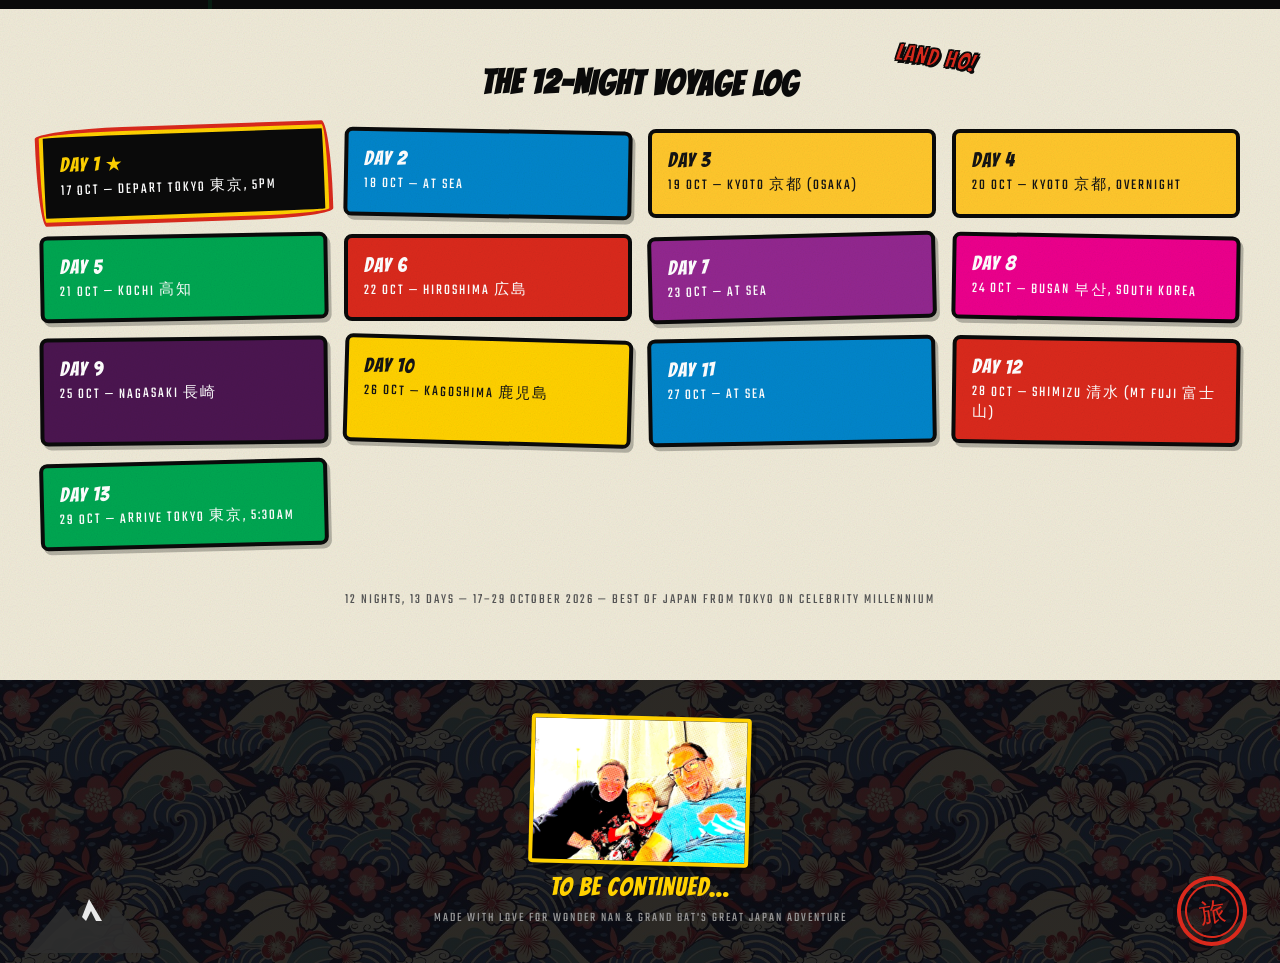
==== commit cc4a188b: "Replace hand-drawn map with a real Japan map image Re-plotted all 8 ports and the route line against" ====
--- a/index.html
+++ b/index.html
@@ -77,48 +77,42 @@
         <span class="teko" style="color: #FFD100; font-size: 18px;">LIVE MAP — SHIP POSITION</span>
         <span class="teko" style="color: #97D700; font-size: 16px;">● MISSION LAUNCHES 17 OCT 2026 — TOKYO</span>
       </div>
-      <div style="box-sizing: border-box; width: 100%; height: 360px; border-radius: 8px; background: #06184A; position: relative; overflow: hidden;" class="halftone-dark">
-        <svg viewBox="0 0 300 300" width="100%" height="100%" role="img" aria-label="Map of Japan showing the 2026 cruise route and ports of call" style="display: block;">
-          <text x="250" y="260" fill="#2A4A8A" font-family="'Teko', sans-serif" font-size="11" letter-spacing="1" opacity="0.8">PACIFIC OCEAN</text>
-          <text x="6" y="110" fill="#2A4A8A" font-family="'Teko', sans-serif" font-size="9" letter-spacing="1" opacity="0.8">SEA OF JAPAN</text>
-
-          <!-- landmasses -->
-          <path d="M190,10 C210,6 228,18 226,35 C224,50 206,58 190,53 C175,48 170,33 176,20 C179,14 184,11 190,10 Z" fill="#D8CBA0" stroke="#0A0A0A" stroke-width="1.5"/>
-          <path d="M200,55 C218,60 222,78 213,92 C206,103 194,100 189,112 C184,124 195,128 186,139 C177,150 163,145 154,156 C145,167 152,172 141,180 C128,188 113,182 102,186 C109,171 116,158 109,146 C102,134 113,129 106,116 C99,103 114,100 111,87 C108,74 124,74 122,61 C120,49 136,50 143,41 C150,32 166,35 173,27 C180,19 194,24 197,35 C199,43 196,50 200,55 Z" fill="#D8CBA0" stroke="#0A0A0A" stroke-width="1.5"/>
-          <path d="M140,160 C153,157 164,166 161,177 C158,186 146,189 136,184 C128,180 128,170 133,163 C135,161 137,160 140,160 Z" fill="#D8CBA0" stroke="#0A0A0A" stroke-width="1.5"/>
-          <path d="M102,175 C118,172 129,186 125,202 C121,216 104,223 90,216 C78,210 76,193 85,182 C90,176 96,174 102,175 Z" fill="#D8CBA0" stroke="#0A0A0A" stroke-width="1.5"/>
-          <path d="M35,135 C46,137 51,153 46,169 C42,181 30,186 22,177 C16,169 18,151 25,140 C28,135 32,133 35,135 Z" fill="#9AA0A6" stroke="#0A0A0A" stroke-width="1.5" opacity="0.8"/>
-          <text x="20" y="200" fill="#C9CCD1" font-family="'Teko', sans-serif" font-size="8" letter-spacing="0.5">S. KOREA</text>
+      <div style="box-sizing: border-box; width: 100%; aspect-ratio: 1200 / 430; border-radius: 8px; background-image: url('images/japan-map.webp'); background-size: cover; background-position: center; position: relative; overflow: hidden;">
+        <svg viewBox="0 0 1200 430" width="100%" height="100%" role="img" aria-label="Map of Japan showing the 2026 cruise route and ports of call" style="position: absolute; inset: 0; display: block;">
+          <text x="960" y="260" fill="#2a5a7a" font-family="'Teko', sans-serif" font-size="20" letter-spacing="2" opacity="0.6">PACIFIC OCEAN</text>
+          <text x="420" y="55" fill="#2a5a7a" font-family="'Teko', sans-serif" font-size="16" letter-spacing="2" opacity="0.6">SEA OF JAPAN</text>
+          <text x="140" y="70" fill="#4a7a4a" font-family="'Teko', sans-serif" font-size="15" letter-spacing="1" opacity="0.75">SOUTH KOREA</text>
 
           <!-- cruise route -->
-          <path d="M182,80 L128,133 L145,170 L95,152 L30,150 L88,188 L102,212 L163,100 L182,80" fill="none" stroke="#97D700" stroke-width="2" stroke-dasharray="4 3" opacity="0.9" stroke-linejoin="round"/>
+          <path d="M800,95 L580,125 L520,205 L490,115 L300,130 L378,220 L405,295 L700,120 L800,95" fill="none" stroke="#DA291C" stroke-width="4" stroke-dasharray="10 8" opacity="0.9" stroke-linejoin="round" stroke-linecap="round"/>
 
           <!-- ports -->
-          <circle cx="128" cy="133" r="4" fill="#FFD100" stroke="#0A0A0A" stroke-width="1.5"/>
-          <text x="134" y="131" fill="#fff" font-family="'Teko', sans-serif" font-size="9" letter-spacing="0.5">KYOTO/OSAKA</text>
-
-          <circle cx="145" cy="170" r="4" fill="#FFD100" stroke="#0A0A0A" stroke-width="1.5"/>
-          <text x="145" y="184" fill="#fff" font-family="'Teko', sans-serif" font-size="9" letter-spacing="0.5" text-anchor="middle">KOCHI</text>
-
-          <circle cx="95" cy="152" r="4" fill="#FFD100" stroke="#0A0A0A" stroke-width="1.5"/>
-          <text x="90" y="150" fill="#fff" font-family="'Teko', sans-serif" font-size="9" letter-spacing="0.5" text-anchor="end">HIROSHIMA</text>
-
-          <circle cx="30" cy="150" r="4" fill="#EC008C" stroke="#0A0A0A" stroke-width="1.5"/>
-          <text x="25" y="140" fill="#fff" font-family="'Teko', sans-serif" font-size="9" letter-spacing="0.5" text-anchor="end">BUSAN</text>
-
-          <circle cx="88" cy="188" r="4" fill="#FFD100" stroke="#0A0A0A" stroke-width="1.5"/>
-          <text x="83" y="186" fill="#fff" font-family="'Teko', sans-serif" font-size="9" letter-spacing="0.5" text-anchor="end">NAGASAKI</text>
-
-          <circle cx="102" cy="212" r="4" fill="#FFD100" stroke="#0A0A0A" stroke-width="1.5"/>
-          <text x="102" y="226" fill="#fff" font-family="'Teko', sans-serif" font-size="9" letter-spacing="0.5" text-anchor="middle">KAGOSHIMA</text>
-
-          <circle cx="163" cy="100" r="4" fill="#FFD100" stroke="#0A0A0A" stroke-width="1.5"/>
-          <text x="168" y="108" fill="#fff" font-family="'Teko', sans-serif" font-size="9" letter-spacing="0.5">SHIMIZU (MT FUJI)</text>
+          <circle cx="580" cy="125" r="9" fill="#FFD100" stroke="#0A0A0A" stroke-width="3"/>
+          <text x="592" y="121" fill="#0A0A0A" font-family="'Teko', sans-serif" font-size="19" letter-spacing="0.5" font-weight="bold">KYOTO/OSAKA</text>
+
+          <circle cx="520" cy="205" r="9" fill="#FFD100" stroke="#0A0A0A" stroke-width="3"/>
+          <text x="520" y="232" fill="#0A0A0A" font-family="'Teko', sans-serif" font-size="19" letter-spacing="0.5" font-weight="bold" text-anchor="middle">KOCHI</text>
+
+          <circle cx="490" cy="115" r="9" fill="#FFD100" stroke="#0A0A0A" stroke-width="3"/>
+          <text x="478" y="100" fill="#0A0A0A" font-family="'Teko', sans-serif" font-size="19" letter-spacing="0.5" font-weight="bold" text-anchor="end">HIROSHIMA</text>
+
+          <circle cx="300" cy="130" r="9" fill="#EC008C" stroke="#0A0A0A" stroke-width="3"/>
+          <text x="288" y="115" fill="#0A0A0A" font-family="'Teko', sans-serif" font-size="19" letter-spacing="0.5" font-weight="bold" text-anchor="end">BUSAN</text>
+
+          <circle cx="378" cy="220" r="9" fill="#FFD100" stroke="#0A0A0A" stroke-width="3"/>
+          <text x="366" y="206" fill="#0A0A0A" font-family="'Teko', sans-serif" font-size="19" letter-spacing="0.5" font-weight="bold" text-anchor="end">NAGASAKI</text>
+
+          <circle cx="405" cy="295" r="9" fill="#FFD100" stroke="#0A0A0A" stroke-width="3"/>
+          <text x="405" y="322" fill="#0A0A0A" font-family="'Teko', sans-serif" font-size="19" letter-spacing="0.5" font-weight="bold" text-anchor="middle">KAGOSHIMA</text>
+
+          <circle cx="700" cy="120" r="9" fill="#FFD100" stroke="#0A0A0A" stroke-width="3"/>
+          <text x="712" y="116" fill="#0A0A0A" font-family="'Teko', sans-serif" font-size="19" letter-spacing="0.5" font-weight="bold">SHIMIZU (MT FUJI)</text>
 
           <!-- current position: Tokyo, departure day -->
-          <circle cx="182" cy="80" r="9" fill="#DA291C" opacity="0.35"/>
-          <circle cx="182" cy="80" r="5" fill="#DA291C" stroke="#FFD100" stroke-width="1.5"/>
-          <text x="188" y="78" fill="#FFD100" font-family="'Teko', sans-serif" font-size="10" letter-spacing="0.5" font-weight="bold">TOKYO — DEPARTS 17 OCT</text>
+          <circle cx="800" cy="95" r="22" fill="#DA291C" opacity="0.3"/>
+          <circle cx="800" cy="95" r="11" fill="#DA291C" stroke="#FFD100" stroke-width="3"/>
+          <text x="816" y="90" fill="#0A0A0A" font-family="'Teko', sans-serif" font-size="21" letter-spacing="0.5" font-weight="bold">TOKYO</text>
+          <text x="816" y="112" fill="#A01010" font-family="'Teko', sans-serif" font-size="15" letter-spacing="0.5" font-weight="bold">DEPARTS 17 OCT</text>
         </svg>
       </div>
     </div>
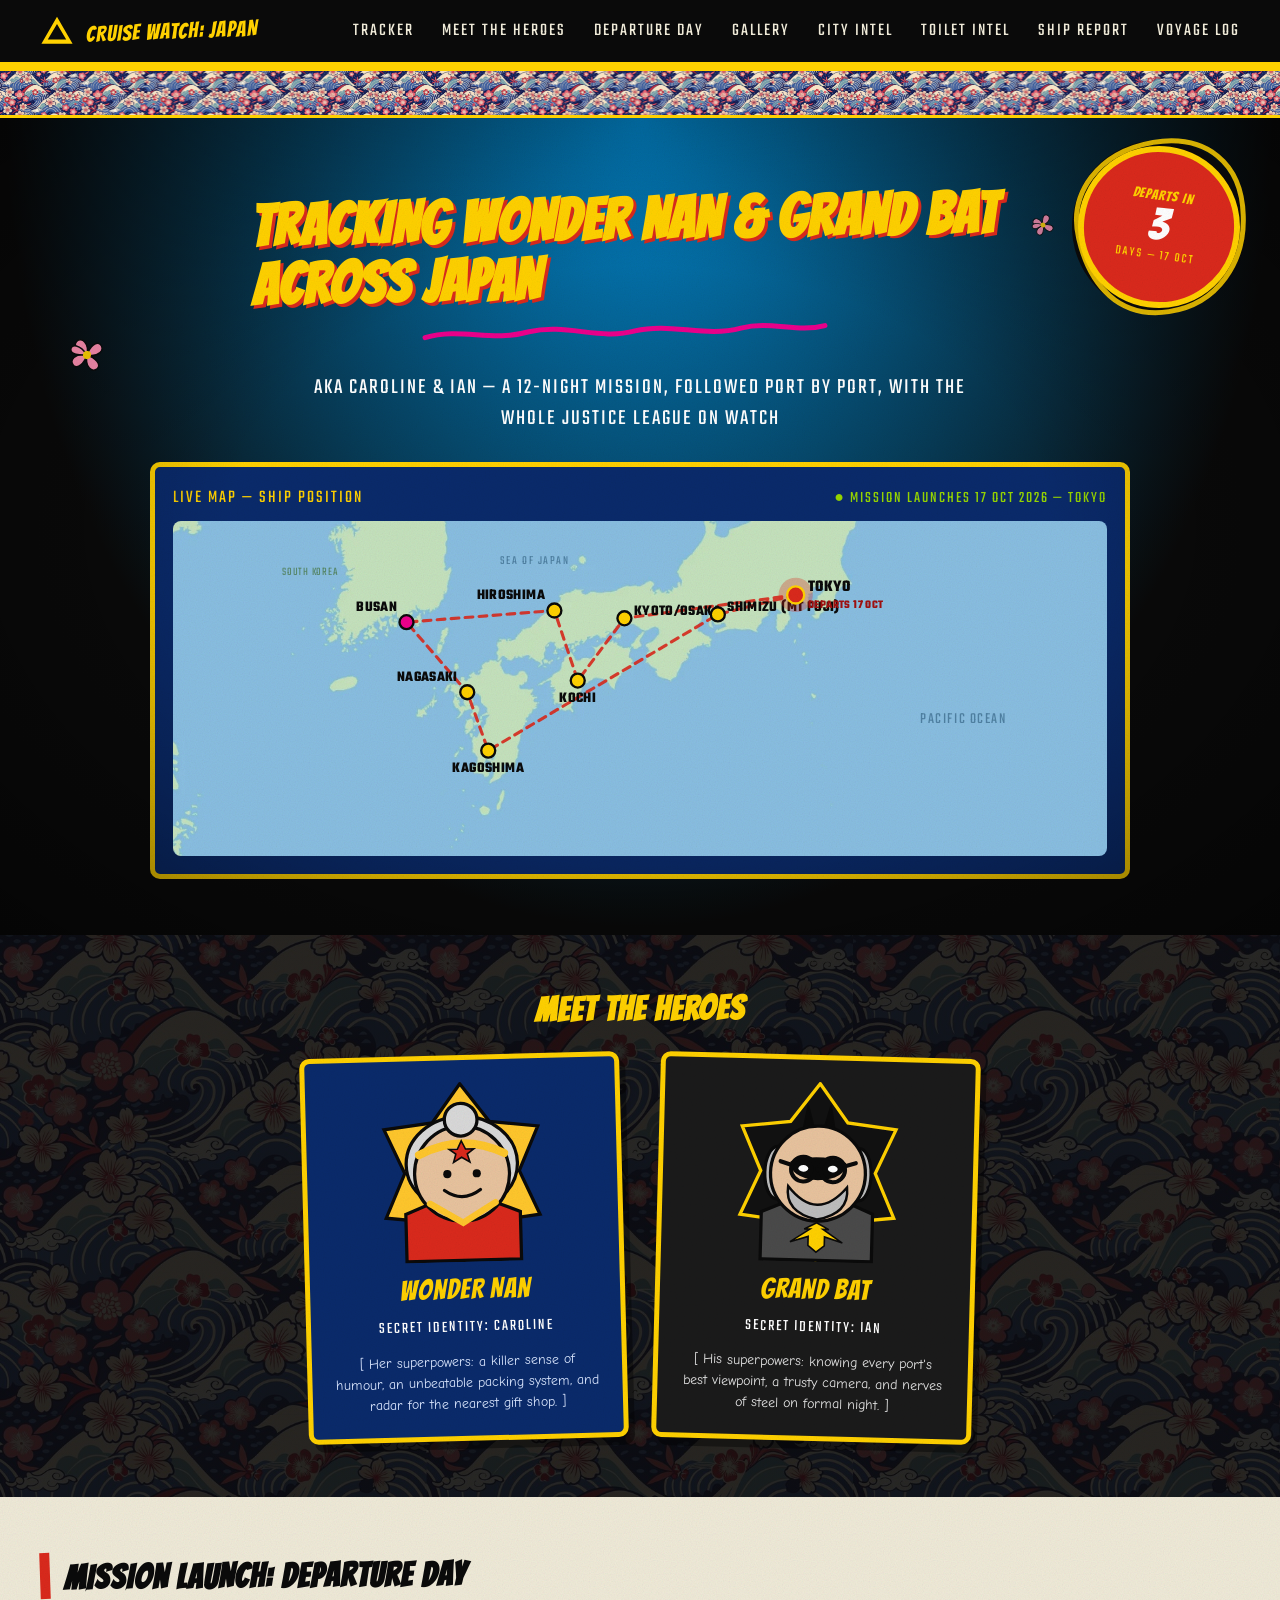
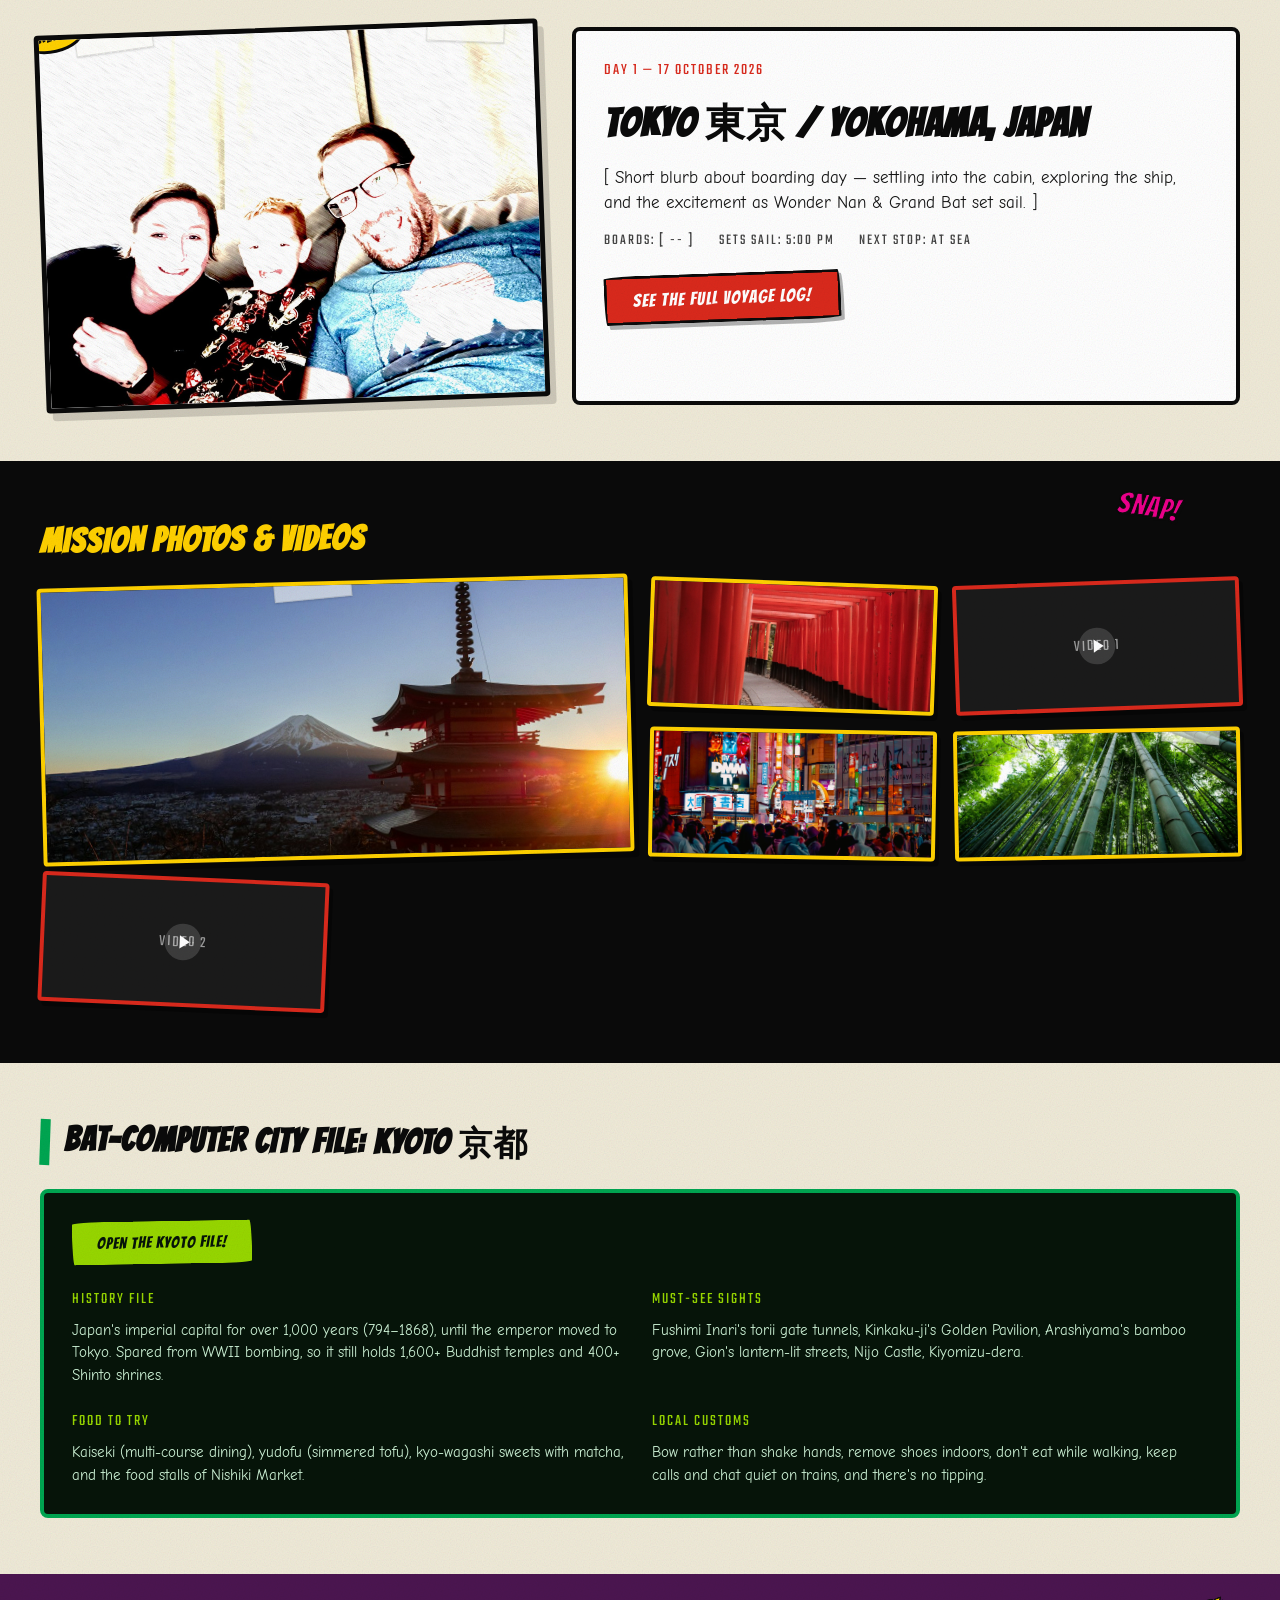
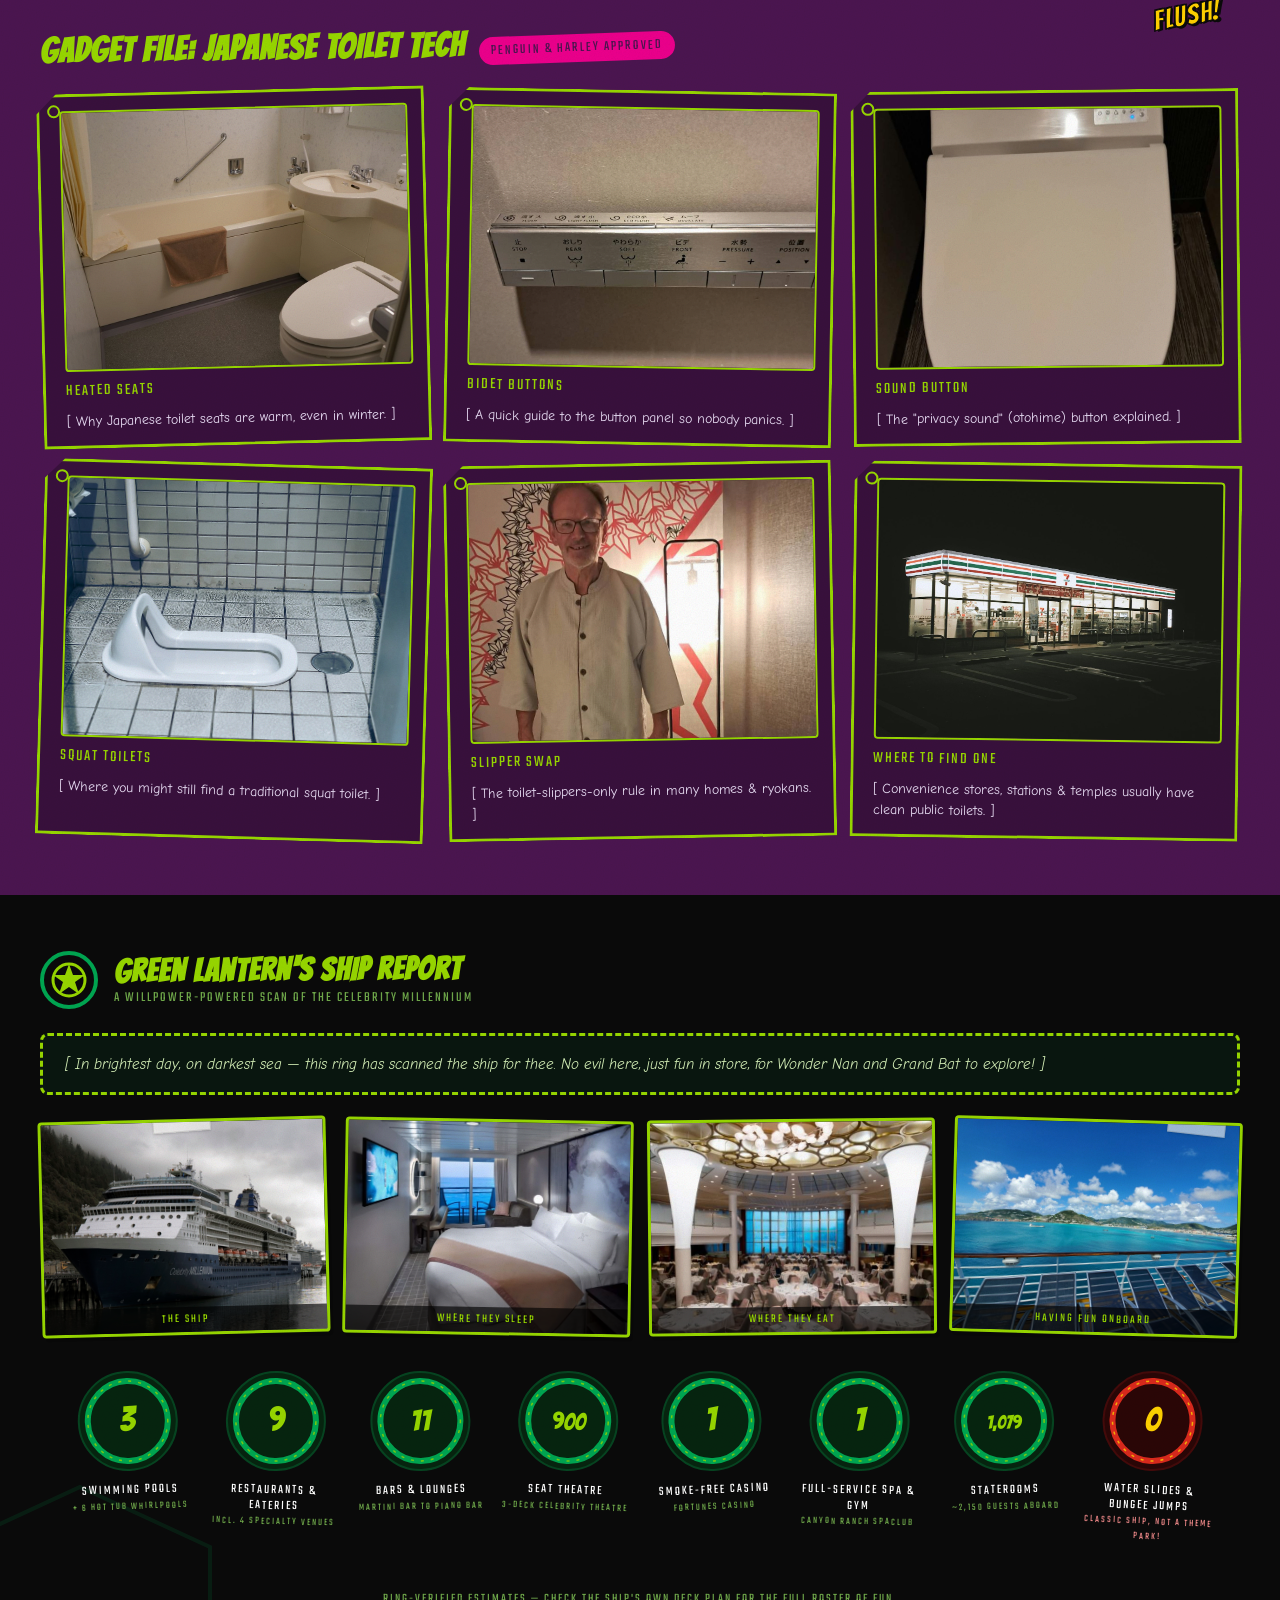
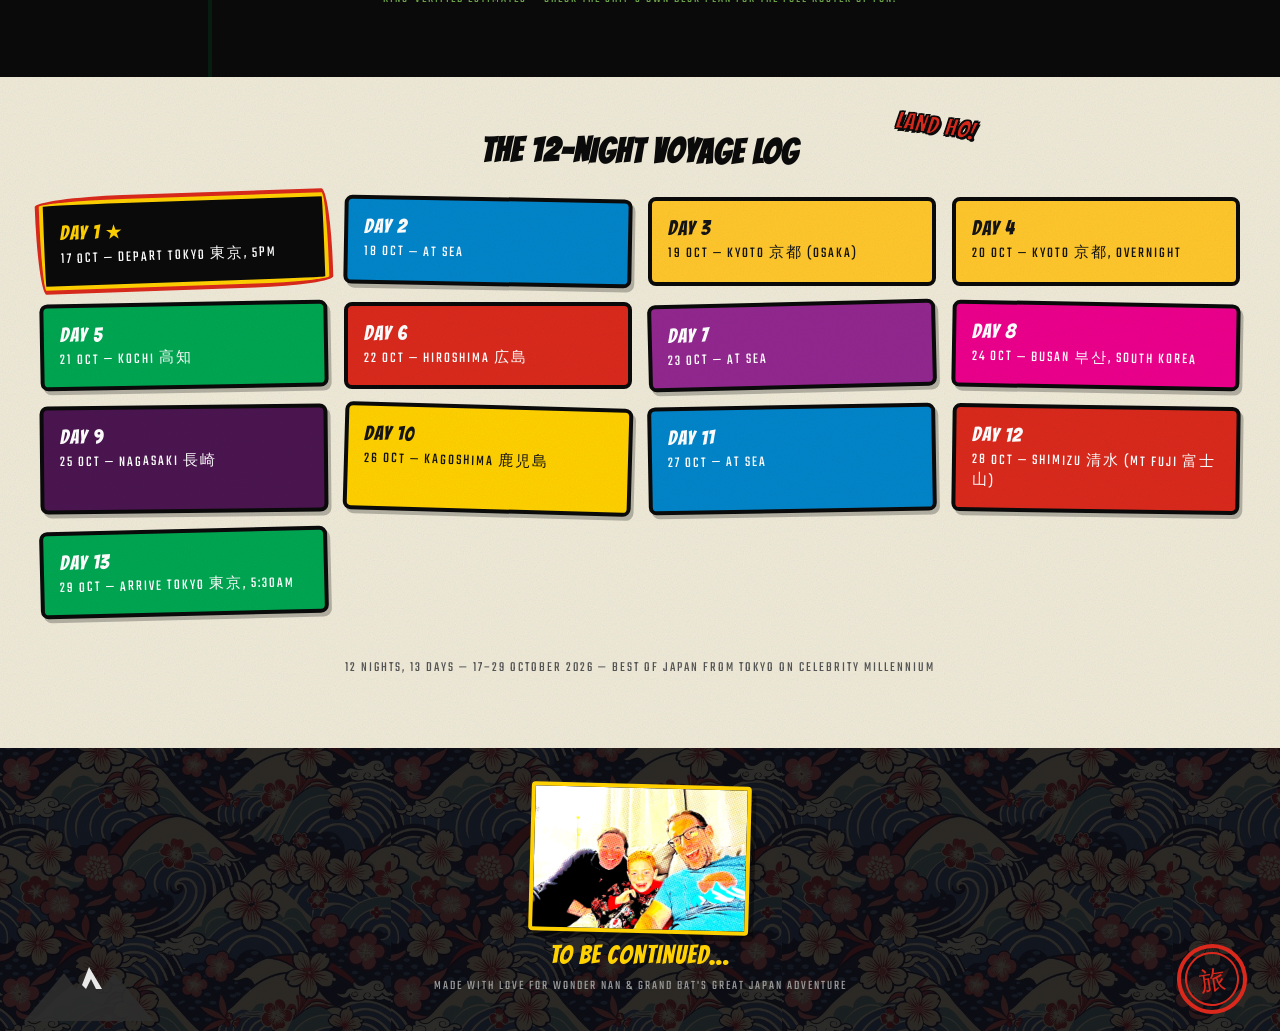
==== commit 5e60f032: "Fill in real content for the Bat-Computer Kyoto city file Co-Authored-By: Claude Sonnet 5 <noreply@a" ====
--- a/index.html
+++ b/index.html
@@ -249,19 +249,19 @@
       <a href="kyoto.html" class="blob" style="grid-column: 1 / -1; justify-self: start; background: #97D700; color: #061409; padding: 10px 22px; border: 3px solid #97D700; font-family: 'Bangers', cursive; font-size: 16px; letter-spacing: 1px; transform: rotate(-1deg); display: inline-block;">OPEN THE KYOTO FILE!</a>
       <div style="display: flex; flex-direction: column; gap: 8px;">
         <span class="teko" style="color: #97D700; font-size: 16px;">HISTORY FILE</span>
-        <p style="margin: 0; color: #CFF5D8; font-size: 15px; line-height: 1.5;">[ A few lines on Kyoto's history as Japan's former capital. ]</p>
+        <p style="margin: 0; color: #CFF5D8; font-size: 15px; line-height: 1.5;">Japan's imperial capital for over 1,000 years (794–1868), until the emperor moved to Tokyo. Spared from WWII bombing, so it still holds 1,600+ Buddhist temples and 400+ Shinto shrines.</p>
       </div>
       <div style="display: flex; flex-direction: column; gap: 8px;">
         <span class="teko" style="color: #97D700; font-size: 16px;">MUST-SEE SIGHTS</span>
-        <p style="margin: 0; color: #CFF5D8; font-size: 15px; line-height: 1.5;">[ Fushimi Inari, Kinkaku-ji, Arashiyama Bamboo Grove… ]</p>
+        <p style="margin: 0; color: #CFF5D8; font-size: 15px; line-height: 1.5;">Fushimi Inari's torii gate tunnels, Kinkaku-ji's Golden Pavilion, Arashiyama's bamboo grove, Gion's lantern-lit streets, Nijo Castle, Kiyomizu-dera.</p>
       </div>
       <div style="display: flex; flex-direction: column; gap: 8px;">
         <span class="teko" style="color: #97D700; font-size: 16px;">FOOD TO TRY</span>
-        <p style="margin: 0; color: #CFF5D8; font-size: 15px; line-height: 1.5;">[ Local dishes and snacks worth hunting down. ]</p>
+        <p style="margin: 0; color: #CFF5D8; font-size: 15px; line-height: 1.5;">Kaiseki (multi-course dining), yudofu (simmered tofu), kyo-wagashi sweets with matcha, and the food stalls of Nishiki Market.</p>
       </div>
       <div style="display: flex; flex-direction: column; gap: 8px;">
         <span class="teko" style="color: #97D700; font-size: 16px;">LOCAL CUSTOMS</span>
-        <p style="margin: 0; color: #CFF5D8; font-size: 15px; line-height: 1.5;">[ Etiquette tips: bowing, shoes off, quiet trains… ]</p>
+        <p style="margin: 0; color: #CFF5D8; font-size: 15px; line-height: 1.5;">Bow rather than shake hands, remove shoes indoors, don't eat while walking, keep calls and chat quiet on trains, and there's no tipping.</p>
       </div>
     </div>
   </section>
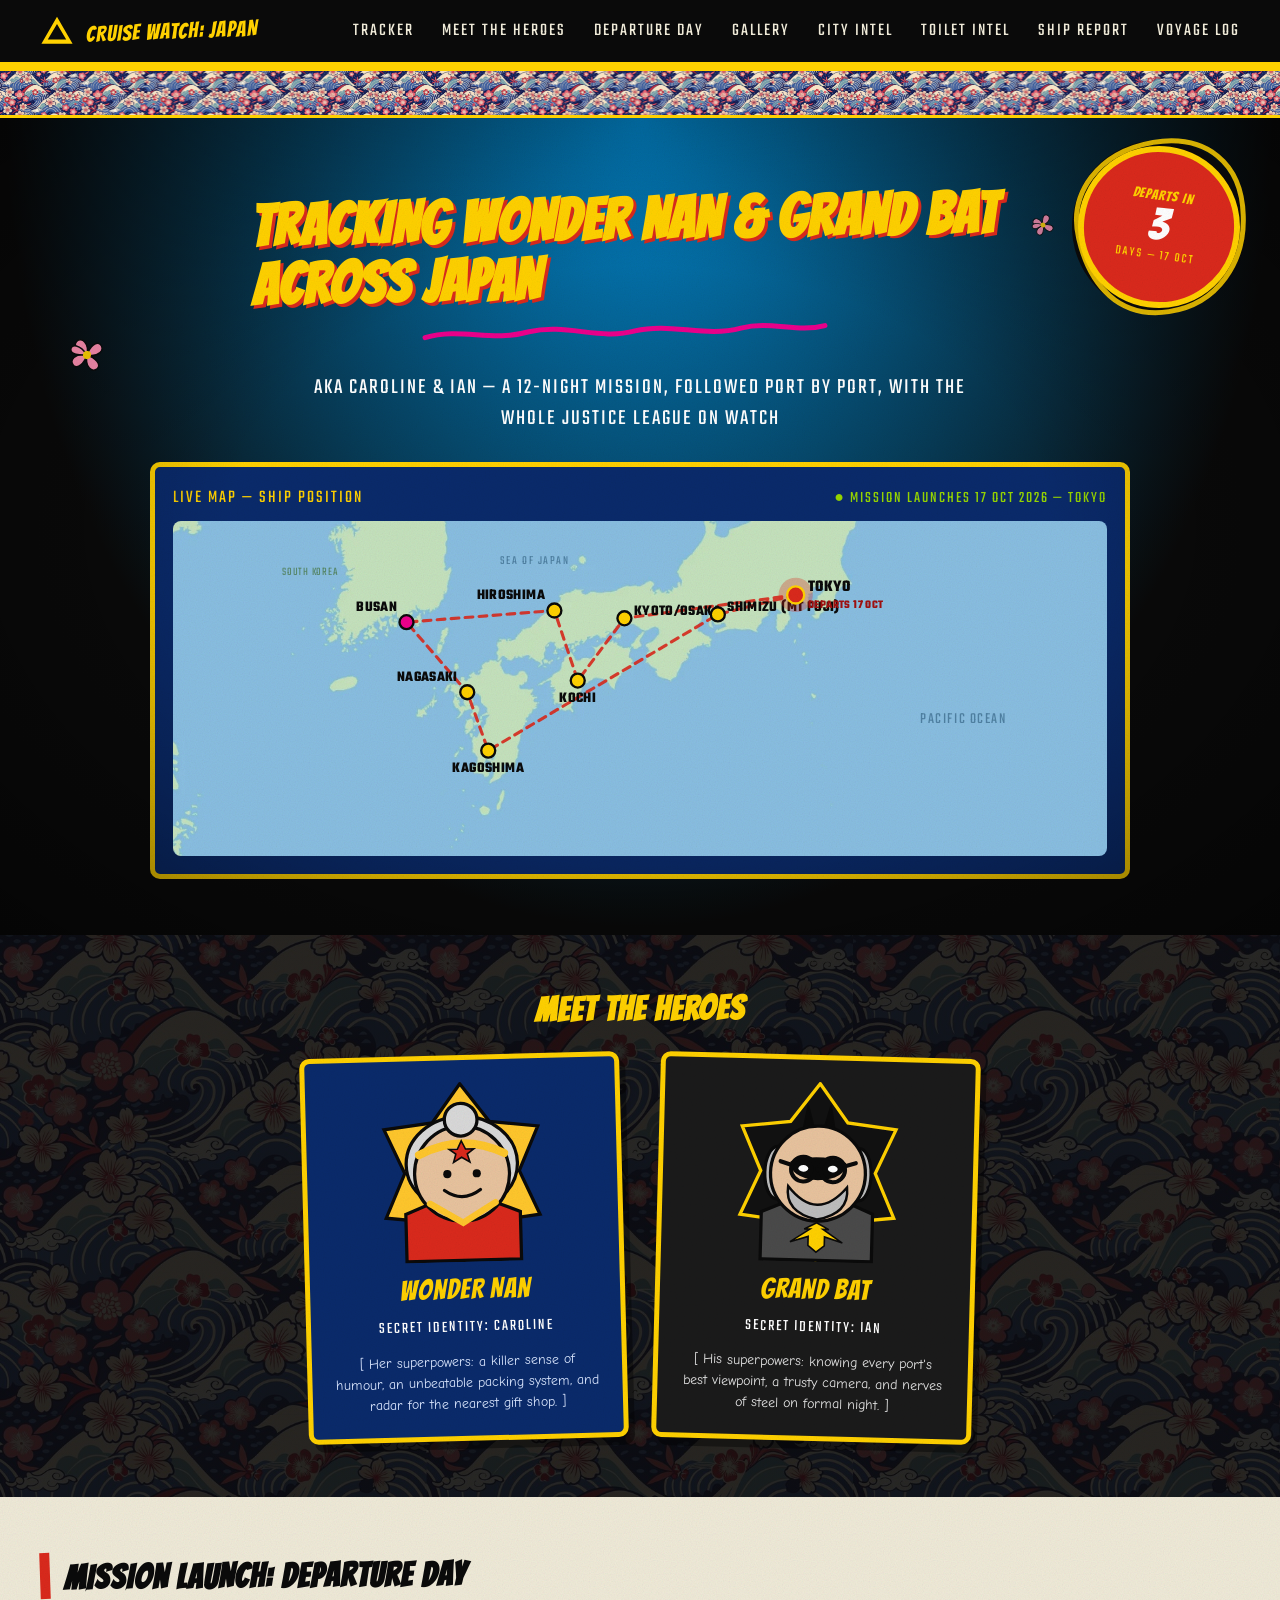
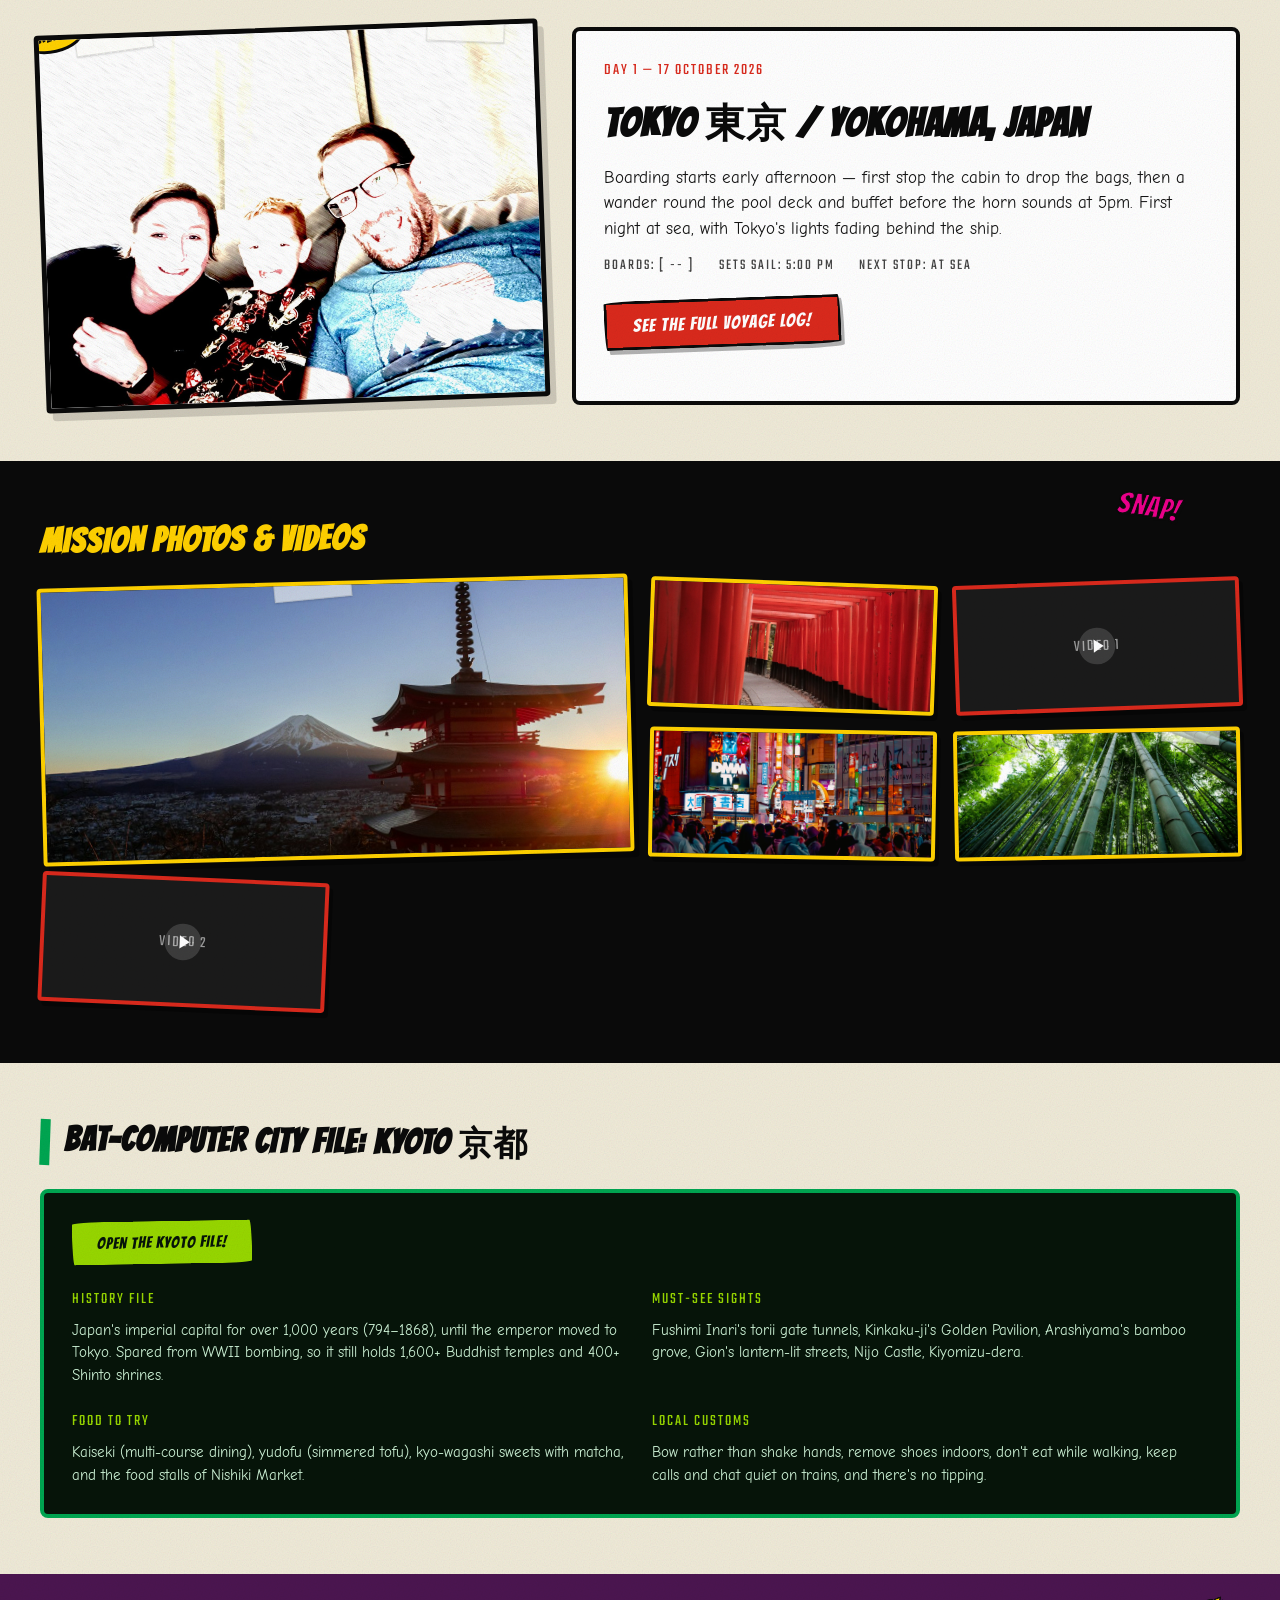
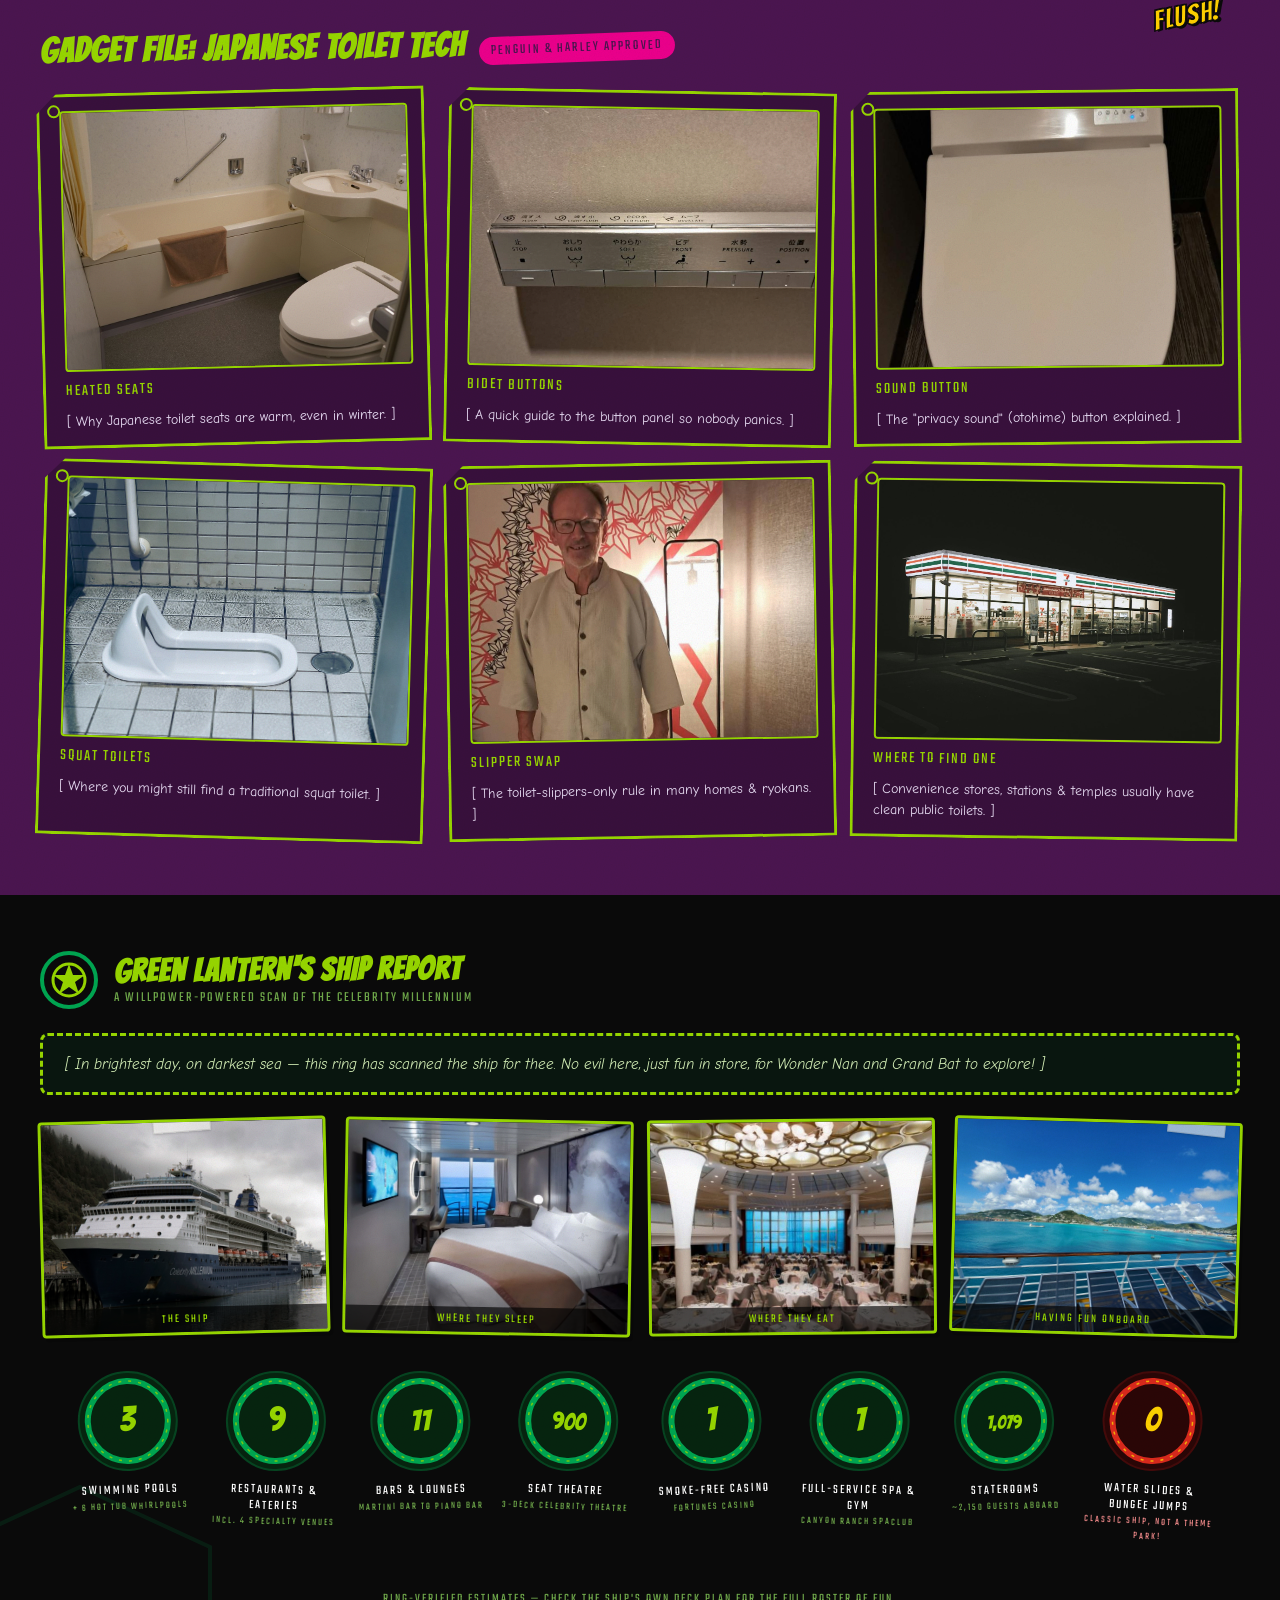
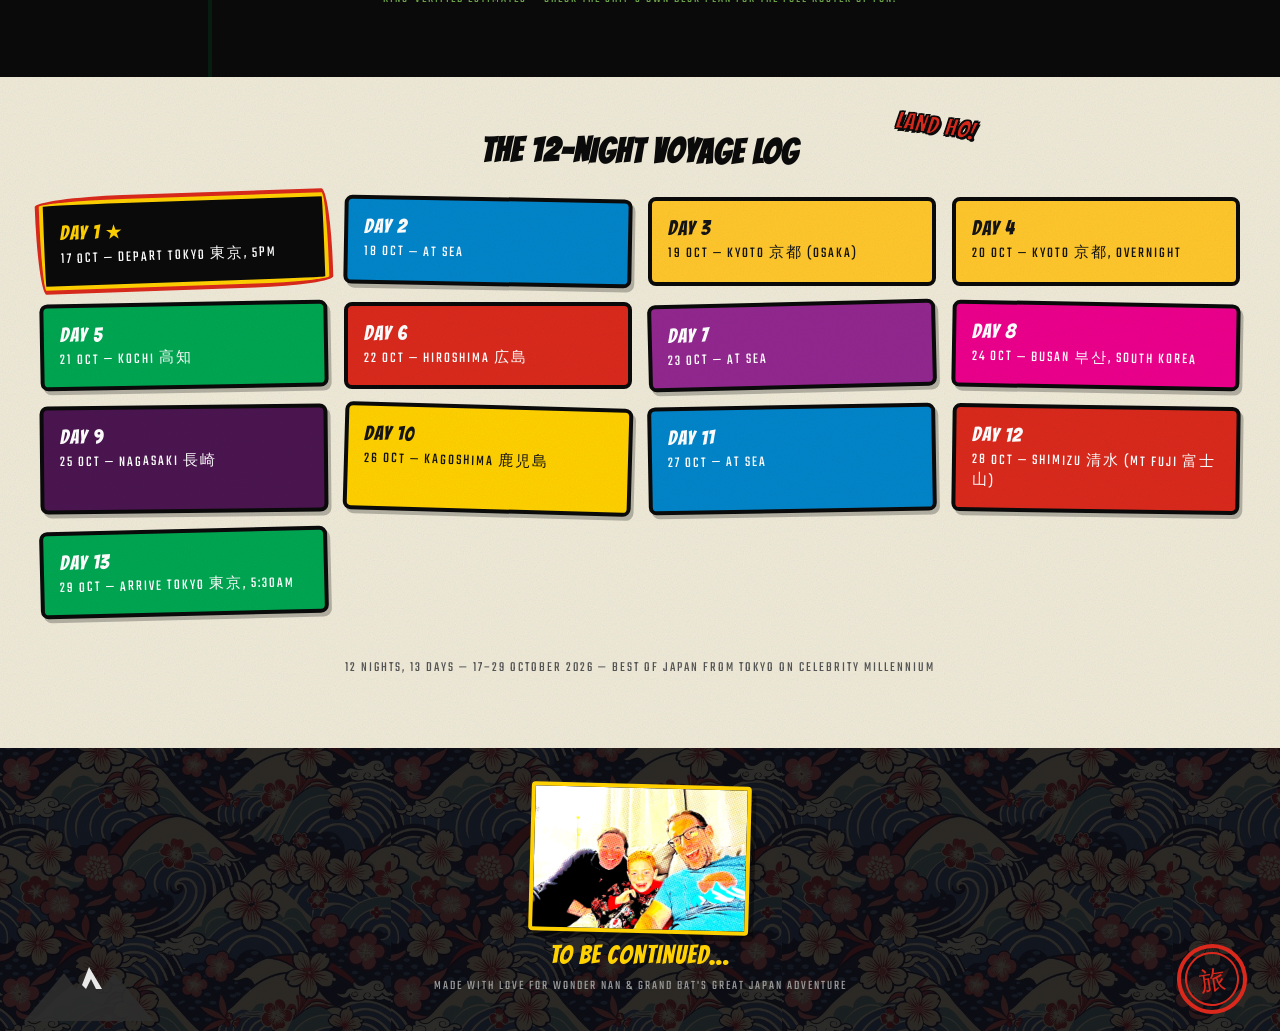
==== commit d5eb9952: "Write real boarding-day blurb on homepage departure spotlight Co-Authored-By: Claude Sonnet 5 <norep" ====
--- a/index.html
+++ b/index.html
@@ -198,7 +198,7 @@
       <div style="flex: 2 1 420px; min-width: 300px; box-sizing: border-box; border: 4px solid #0A0A0A; border-radius: 8px; background: #fff; padding: 28px; display: flex; flex-direction: column; gap: 14px;">
         <span class="teko" style="color: #DA291C; font-size: 16px;">DAY 1 — 17 OCTOBER 2026</span>
         <h3 class="comic-h" style="margin: 0; font-size: 40px; color: #0A0A0A;">Tokyo 東京 / Yokohama, Japan</h3>
-        <p style="margin: 0; font-size: 17px; line-height: 1.5;">[ Short blurb about boarding day — settling into the cabin, exploring the ship, and the excitement as Wonder Nan &amp; Grand Bat set sail. ]</p>
+        <p style="margin: 0; font-size: 17px; line-height: 1.5;">Boarding starts early afternoon — first stop the cabin to drop the bags, then a wander round the pool deck and buffet before the horn sounds at 5pm. First night at sea, with Tokyo's lights fading behind the ship.</p>
         <div style="display: flex; gap: 24px; flex-wrap: wrap;">
           <span class="teko" style="font-size: 15px; color: #444;">BOARDS: [ -- ]</span>
           <span class="teko" style="font-size: 15px; color: #444;">SETS SAIL: 5:00 PM</span>
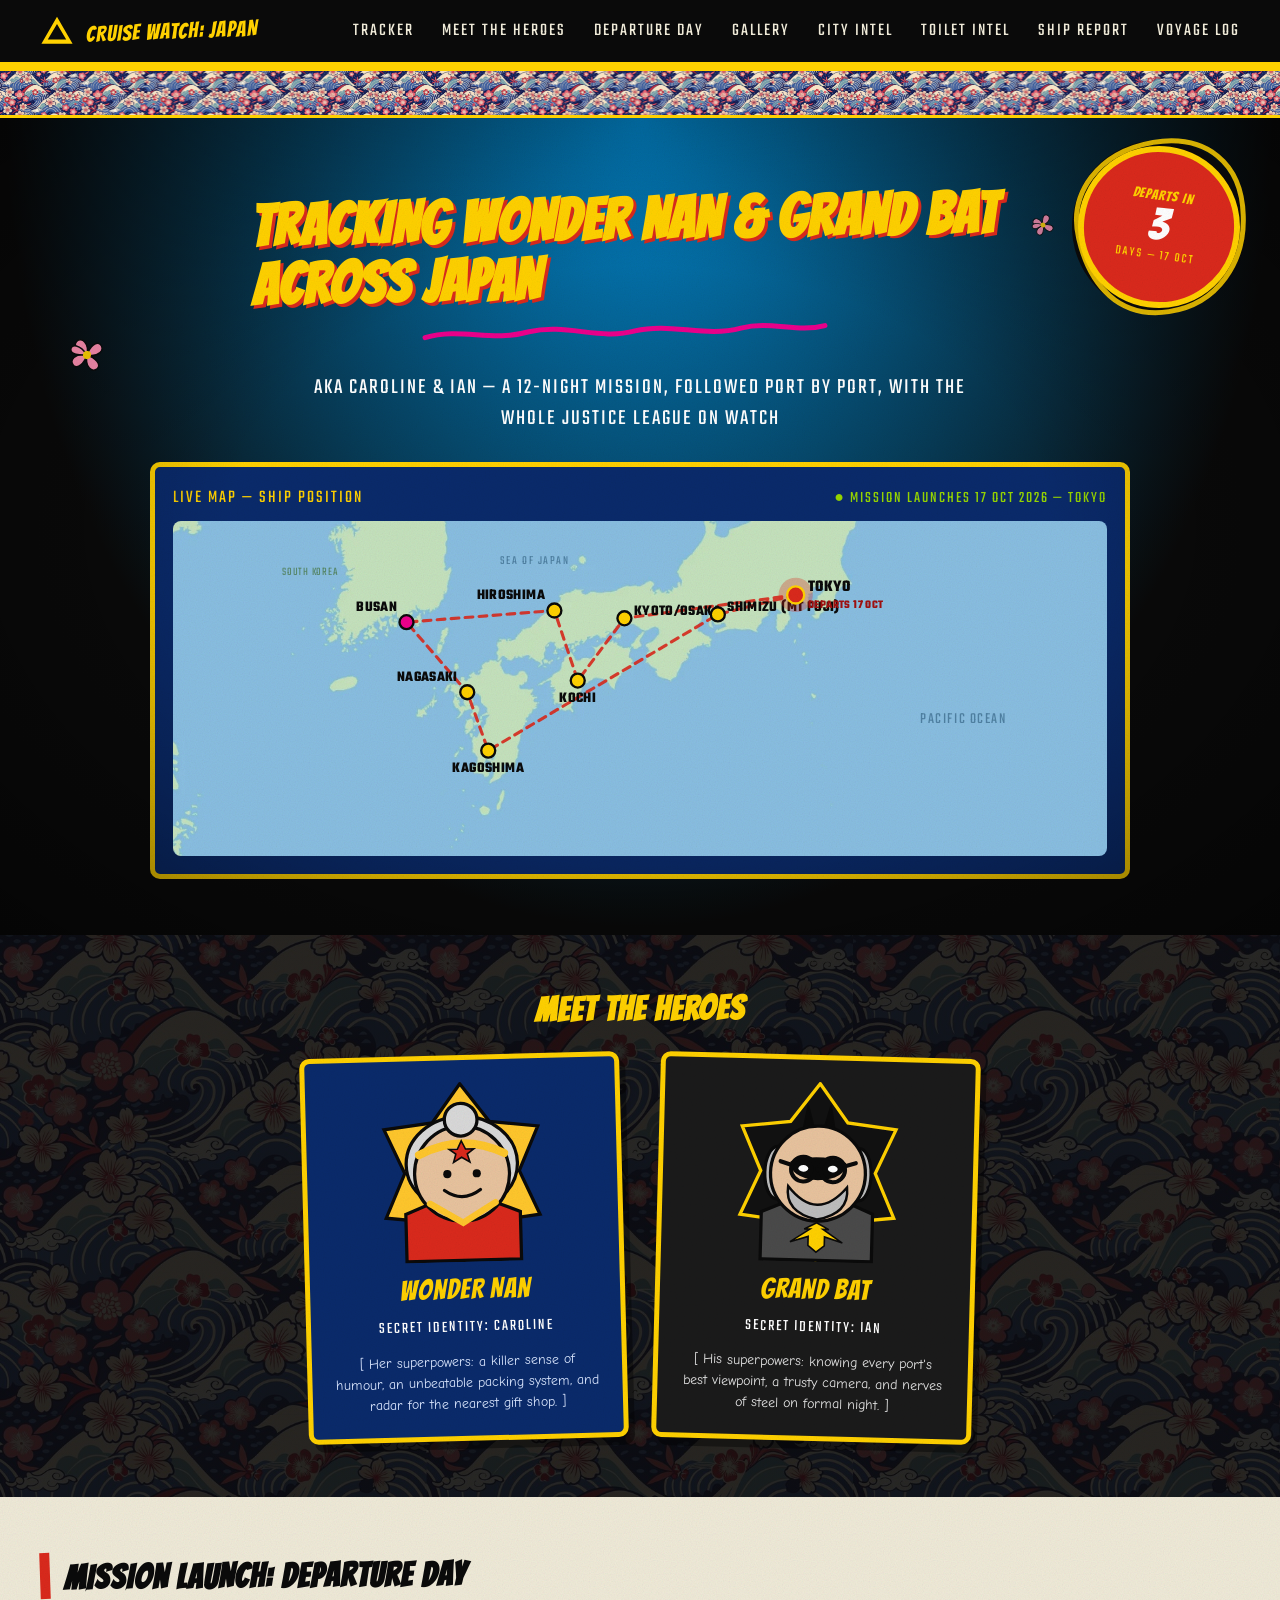
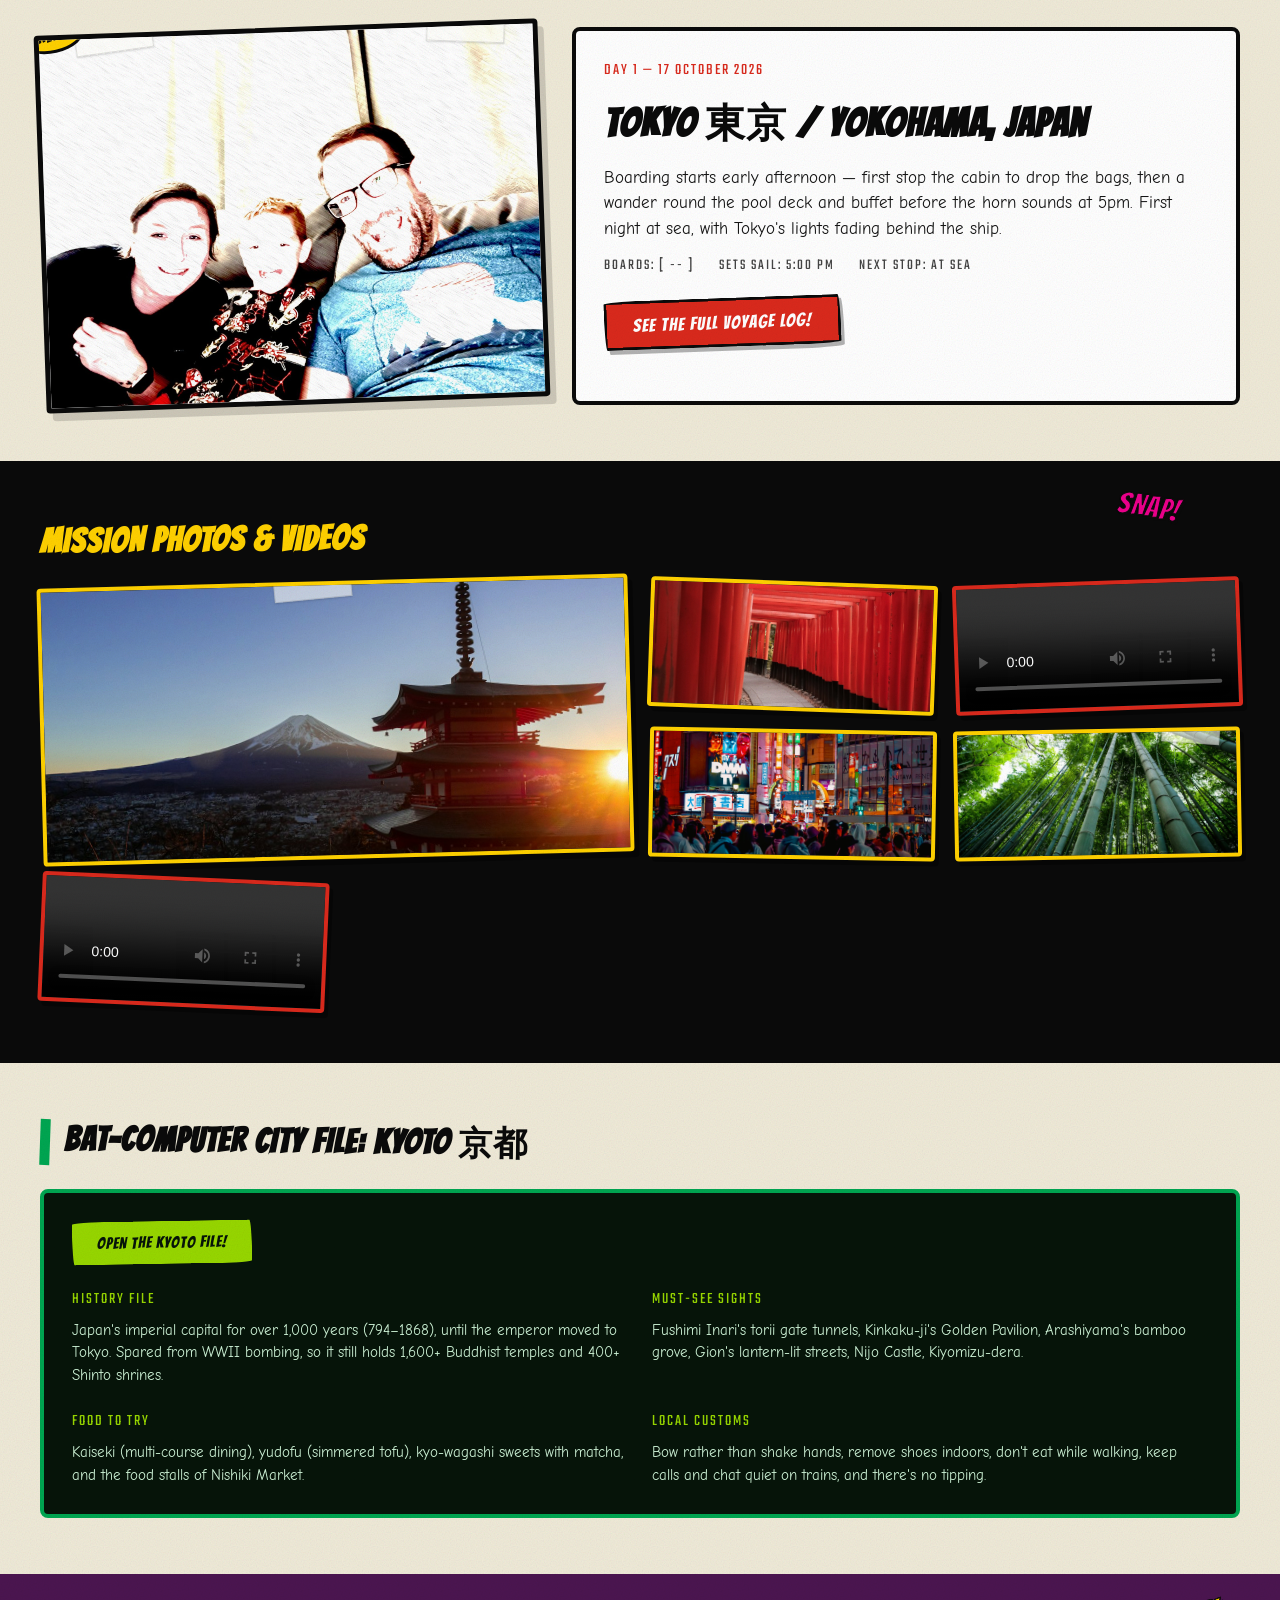
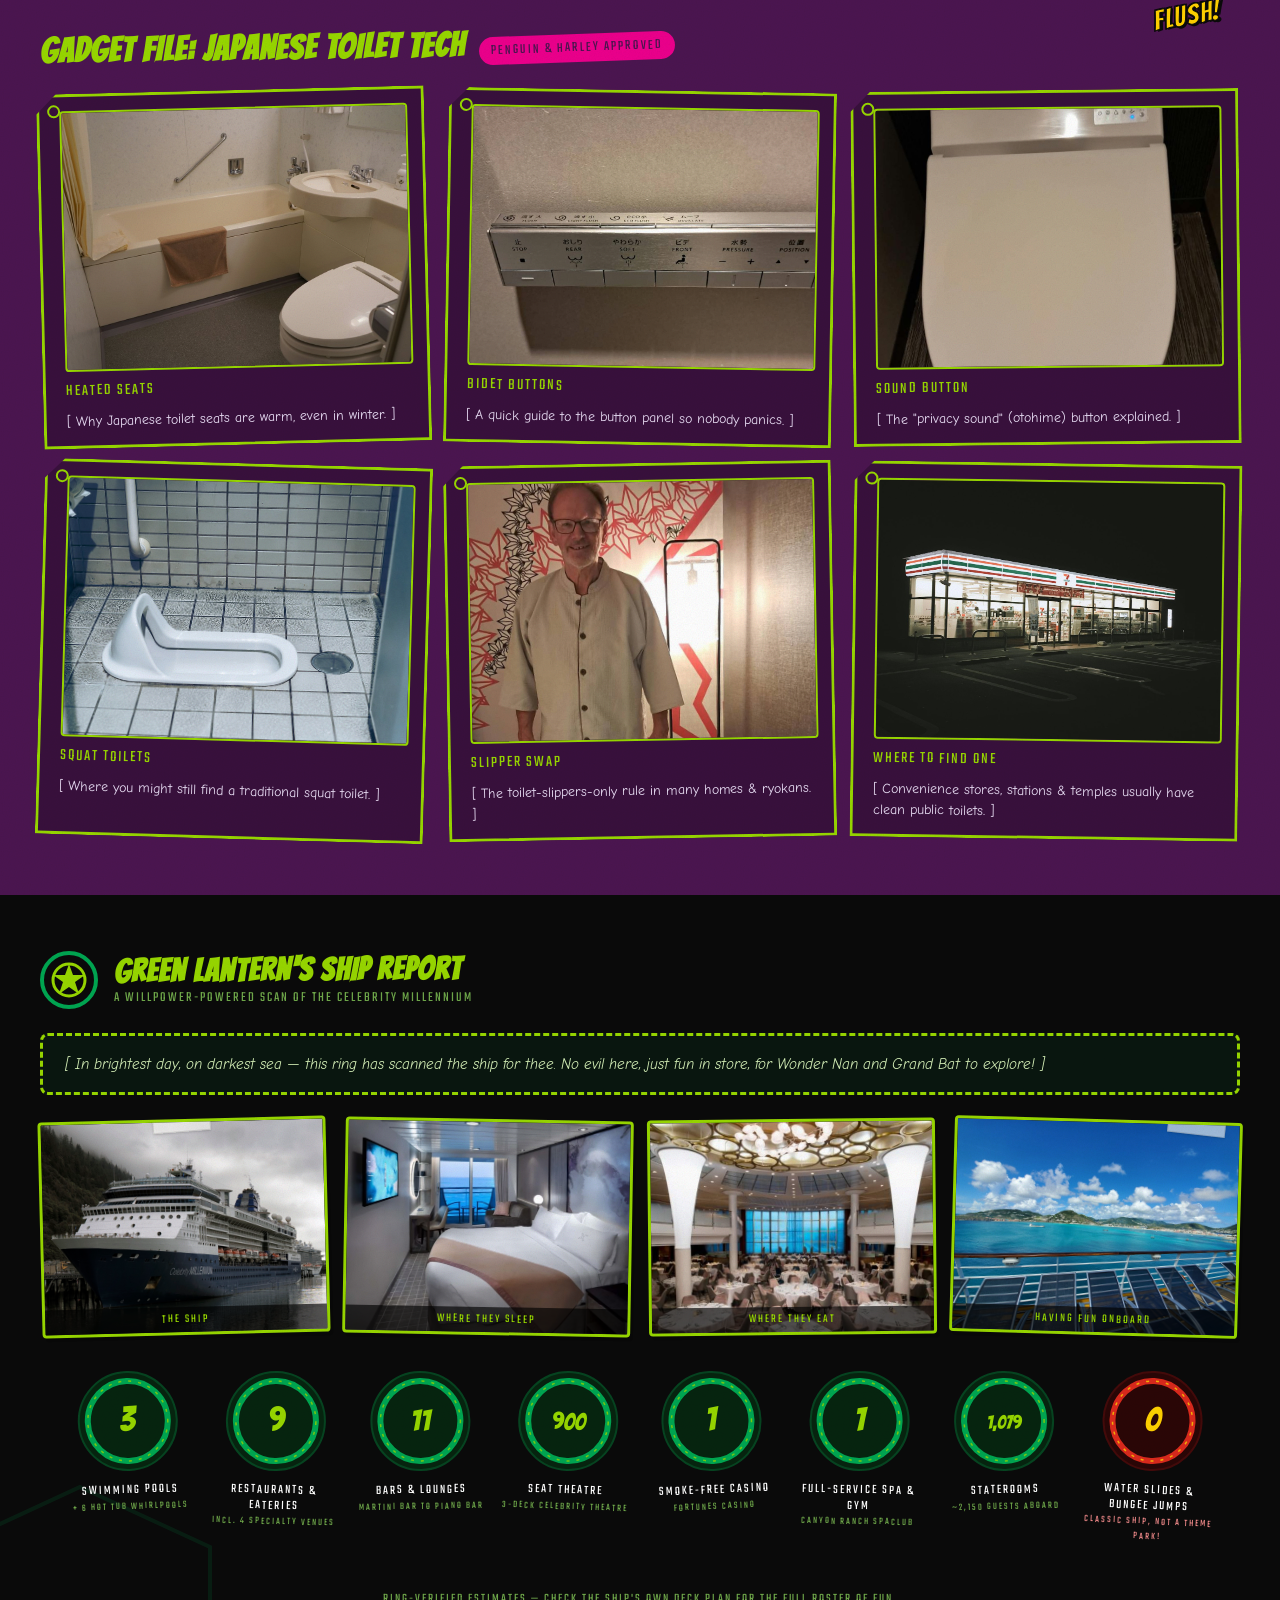
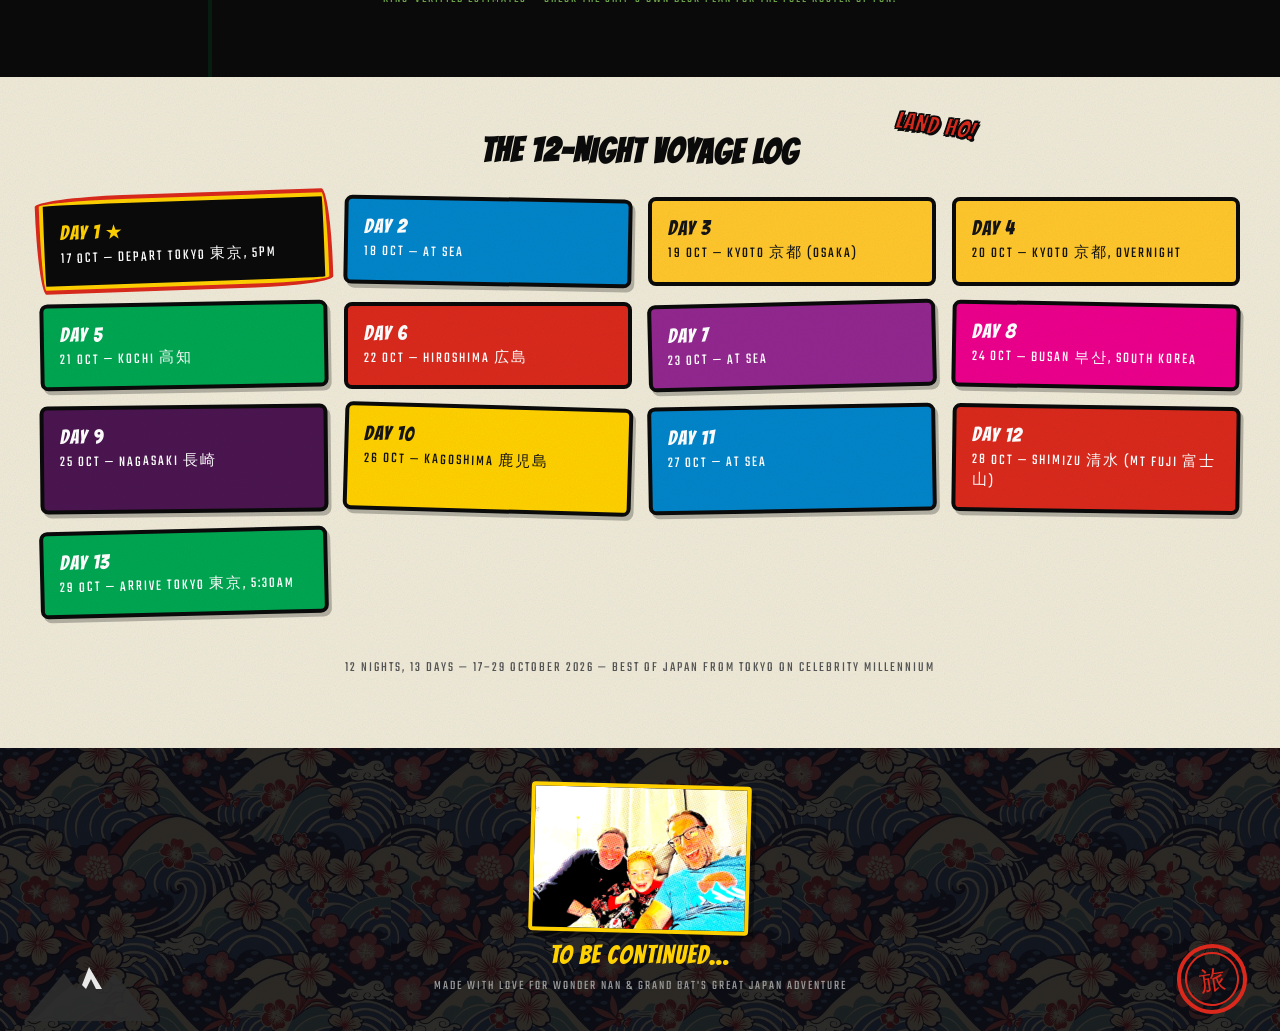
==== commit 4d014c2a: "Add real stock videos to homepage gallery (free license) Shibuya Crossing and a cruise-ship ocean vi" ====
--- a/index.html
+++ b/index.html
@@ -222,18 +222,16 @@
         <div class="tape" style="top: -12px; left: 40%; transform: rotate(-4deg);"></div>
       </div>
       <div style="box-sizing: border-box; border: 4px solid #FFD100; border-radius: 4px; background: #1a1a1a; display: flex; align-items: center; justify-content: center; transform: rotate(2deg); box-shadow: 4px 5px 0 rgba(0,0,0,0.4); overflow: hidden;"><img src="images/stock/fushimi-inari.jpg" alt="Fushimi Inari torii gates, Kyoto" style="width: 100%; height: 100%; object-fit: cover;"></div>
-      <div style="box-sizing: border-box; border: 4px solid #DA291C; border-radius: 4px; background: #1a1a1a; display: flex; align-items: center; justify-content: center; position: relative; transform: rotate(-2deg); box-shadow: 4px 5px 0 rgba(0,0,0,0.4);">
-        <span class="teko" style="color: #999;">VIDEO 1</span>
-        <svg width="40" height="40" viewBox="0 0 24 24" aria-hidden="true" style="position: absolute;"><circle cx="12" cy="12" r="11" fill="rgba(255,255,255,0.15)"/><path fill="#fff" d="M10 8l6 4-6 4V8z"/></svg>
+      <div style="box-sizing: border-box; border: 4px solid #DA291C; border-radius: 4px; background: #1a1a1a; display: flex; align-items: center; justify-content: center; position: relative; transform: rotate(-2deg); box-shadow: 4px 5px 0 rgba(0,0,0,0.4); overflow: hidden;">
+        <video src="videos/shibuya-crossing.mp4" controls preload="metadata" style="width: 100%; height: 100%; object-fit: cover; display: block;" aria-label="Shibuya Crossing, Tokyo"></video>
       </div>
       <div style="box-sizing: border-box; border: 4px solid #FFD100; border-radius: 4px; background: #1a1a1a; display: flex; align-items: center; justify-content: center; transform: rotate(1deg); box-shadow: 4px 5px 0 rgba(0,0,0,0.4); overflow: hidden;"><img src="images/stock/tokyo-shibuya.jpg" alt="Tokyo street scene" style="width: 100%; height: 100%; object-fit: cover;"></div>
       <div style="box-sizing: border-box; border: 4px solid #FFD100; border-radius: 4px; background: #1a1a1a; display: flex; align-items: center; justify-content: center; position: relative; transform: rotate(-1deg); box-shadow: 4px 5px 0 rgba(0,0,0,0.4); overflow: hidden;">
         <img src="images/stock/arashiyama-bamboo.jpg" alt="Arashiyama bamboo grove, Kyoto" style="width: 100%; height: 100%; object-fit: cover;">
         <div class="tape" style="top: -10px; right: 16px; transform: rotate(5deg); width: 56px; height: 20px;"></div>
       </div>
-      <div style="box-sizing: border-box; border: 4px solid #DA291C; border-radius: 4px; background: #1a1a1a; display: flex; align-items: center; justify-content: center; position: relative; transform: rotate(2.5deg); box-shadow: 4px 5px 0 rgba(0,0,0,0.4);">
-        <span class="teko" style="color: #999;">VIDEO 2</span>
-        <svg width="40" height="40" viewBox="0 0 24 24" aria-hidden="true" style="position: absolute;"><circle cx="12" cy="12" r="11" fill="rgba(255,255,255,0.15)"/><path fill="#fff" d="M10 8l6 4-6 4V8z"/></svg>
+      <div style="box-sizing: border-box; border: 4px solid #DA291C; border-radius: 4px; background: #1a1a1a; display: flex; align-items: center; justify-content: center; position: relative; transform: rotate(2.5deg); box-shadow: 4px 5px 0 rgba(0,0,0,0.4); overflow: hidden;">
+        <video src="videos/cruise-ship-sea.mp4" controls preload="metadata" style="width: 100%; height: 100%; object-fit: cover; display: block;" aria-label="View of the sea from a cruise ship"></video>
       </div>
     </div>
   </section>
